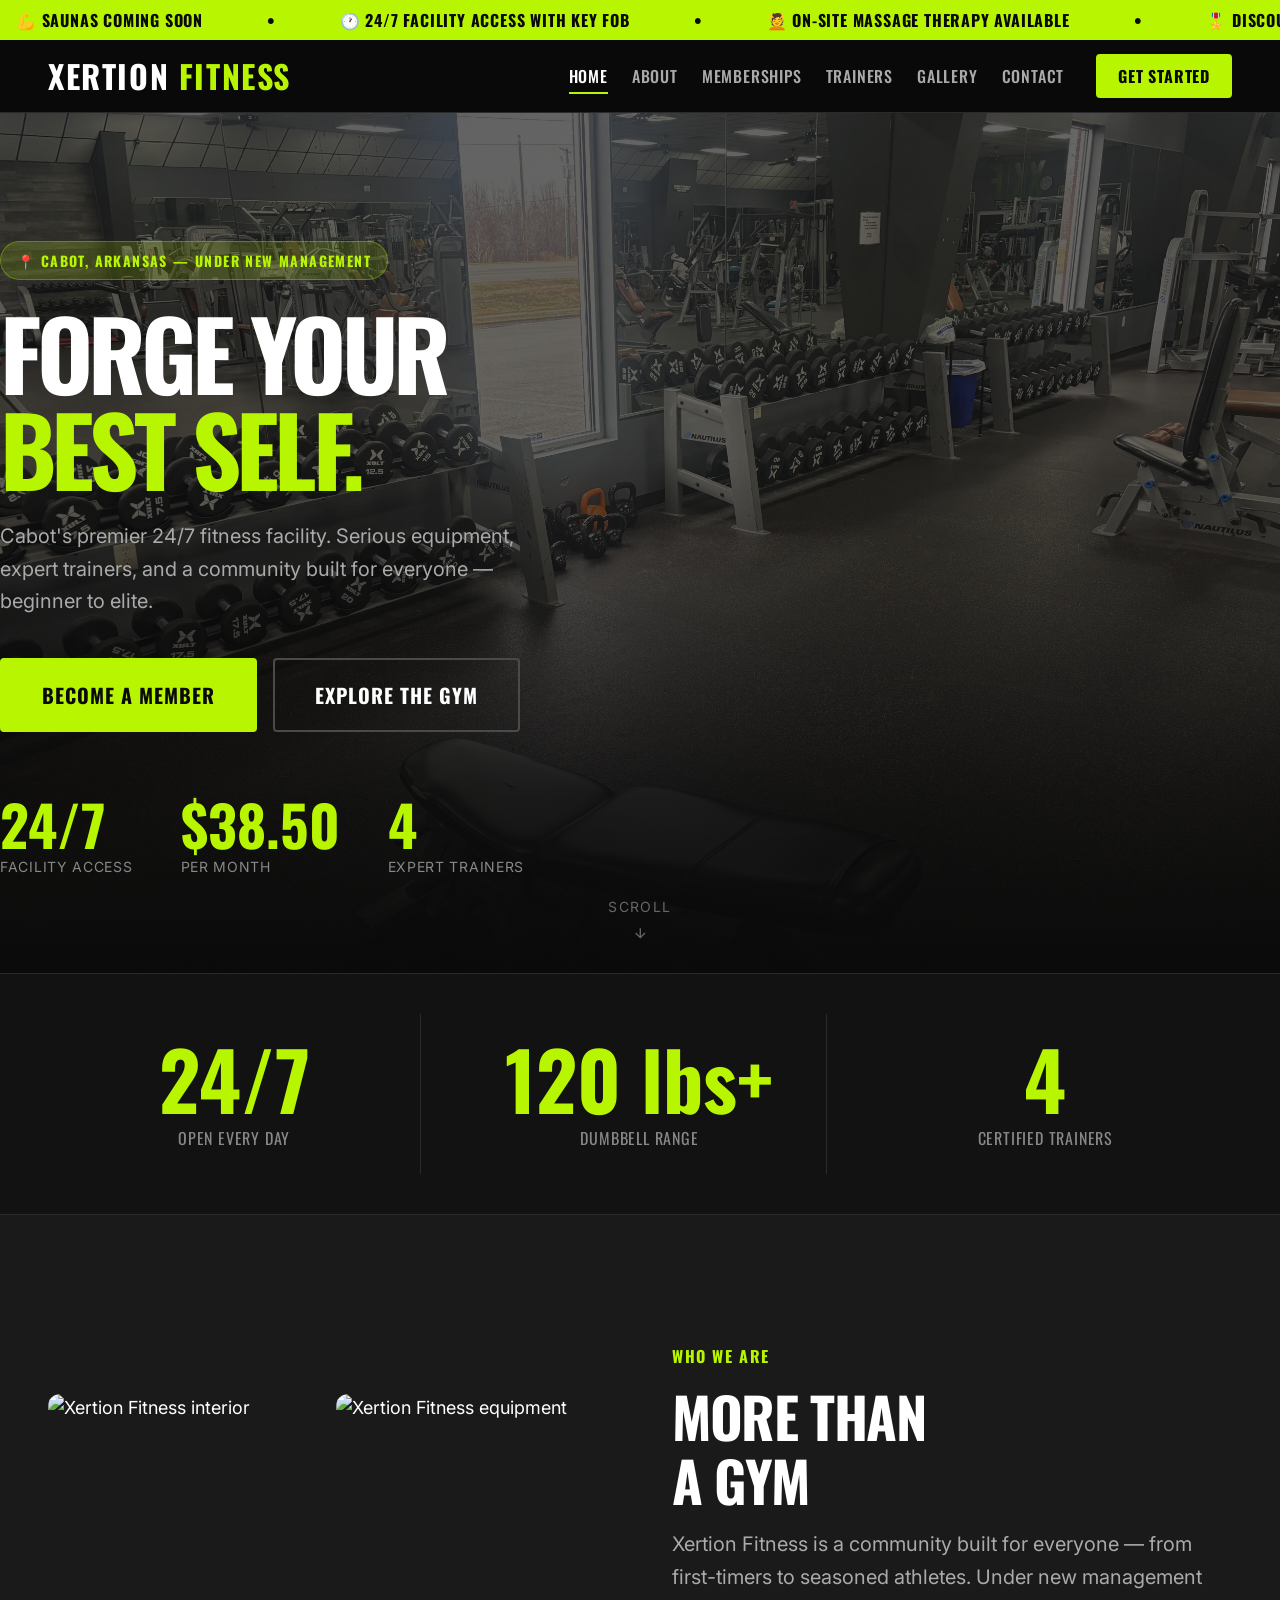
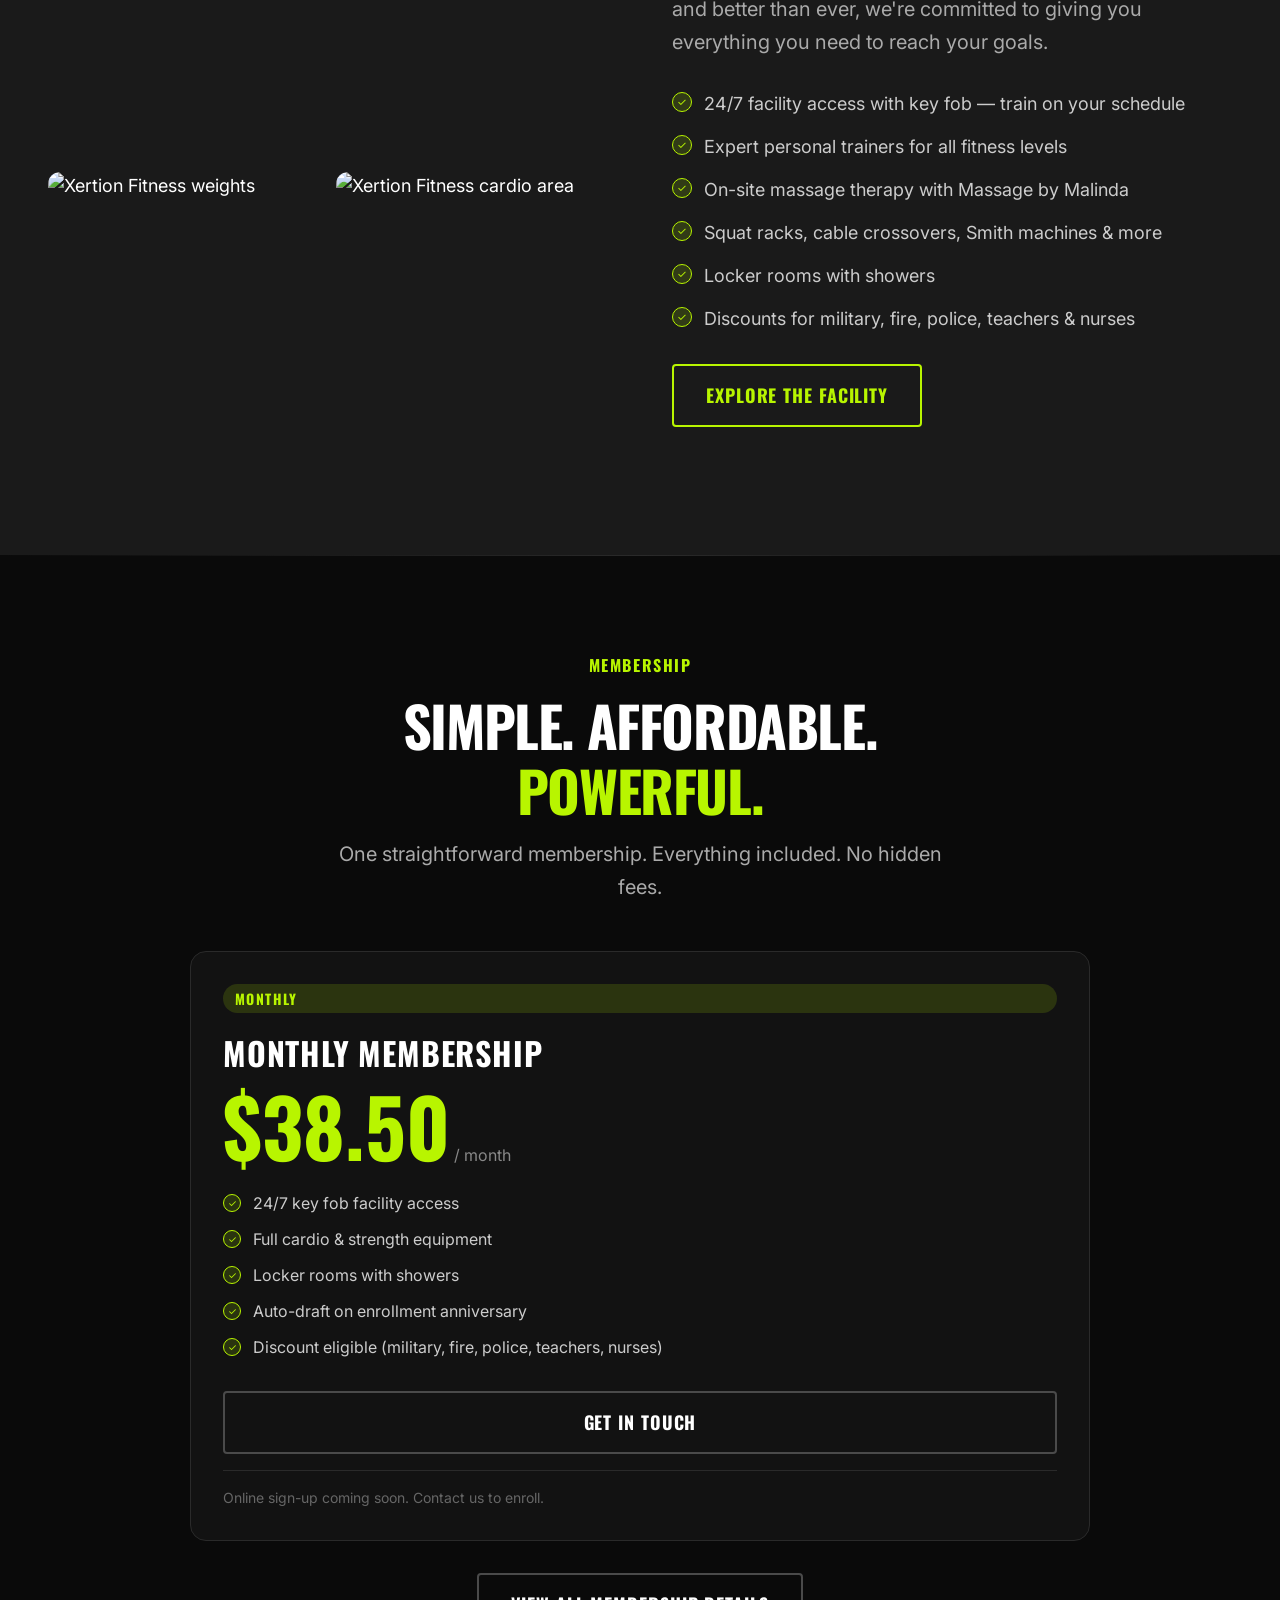
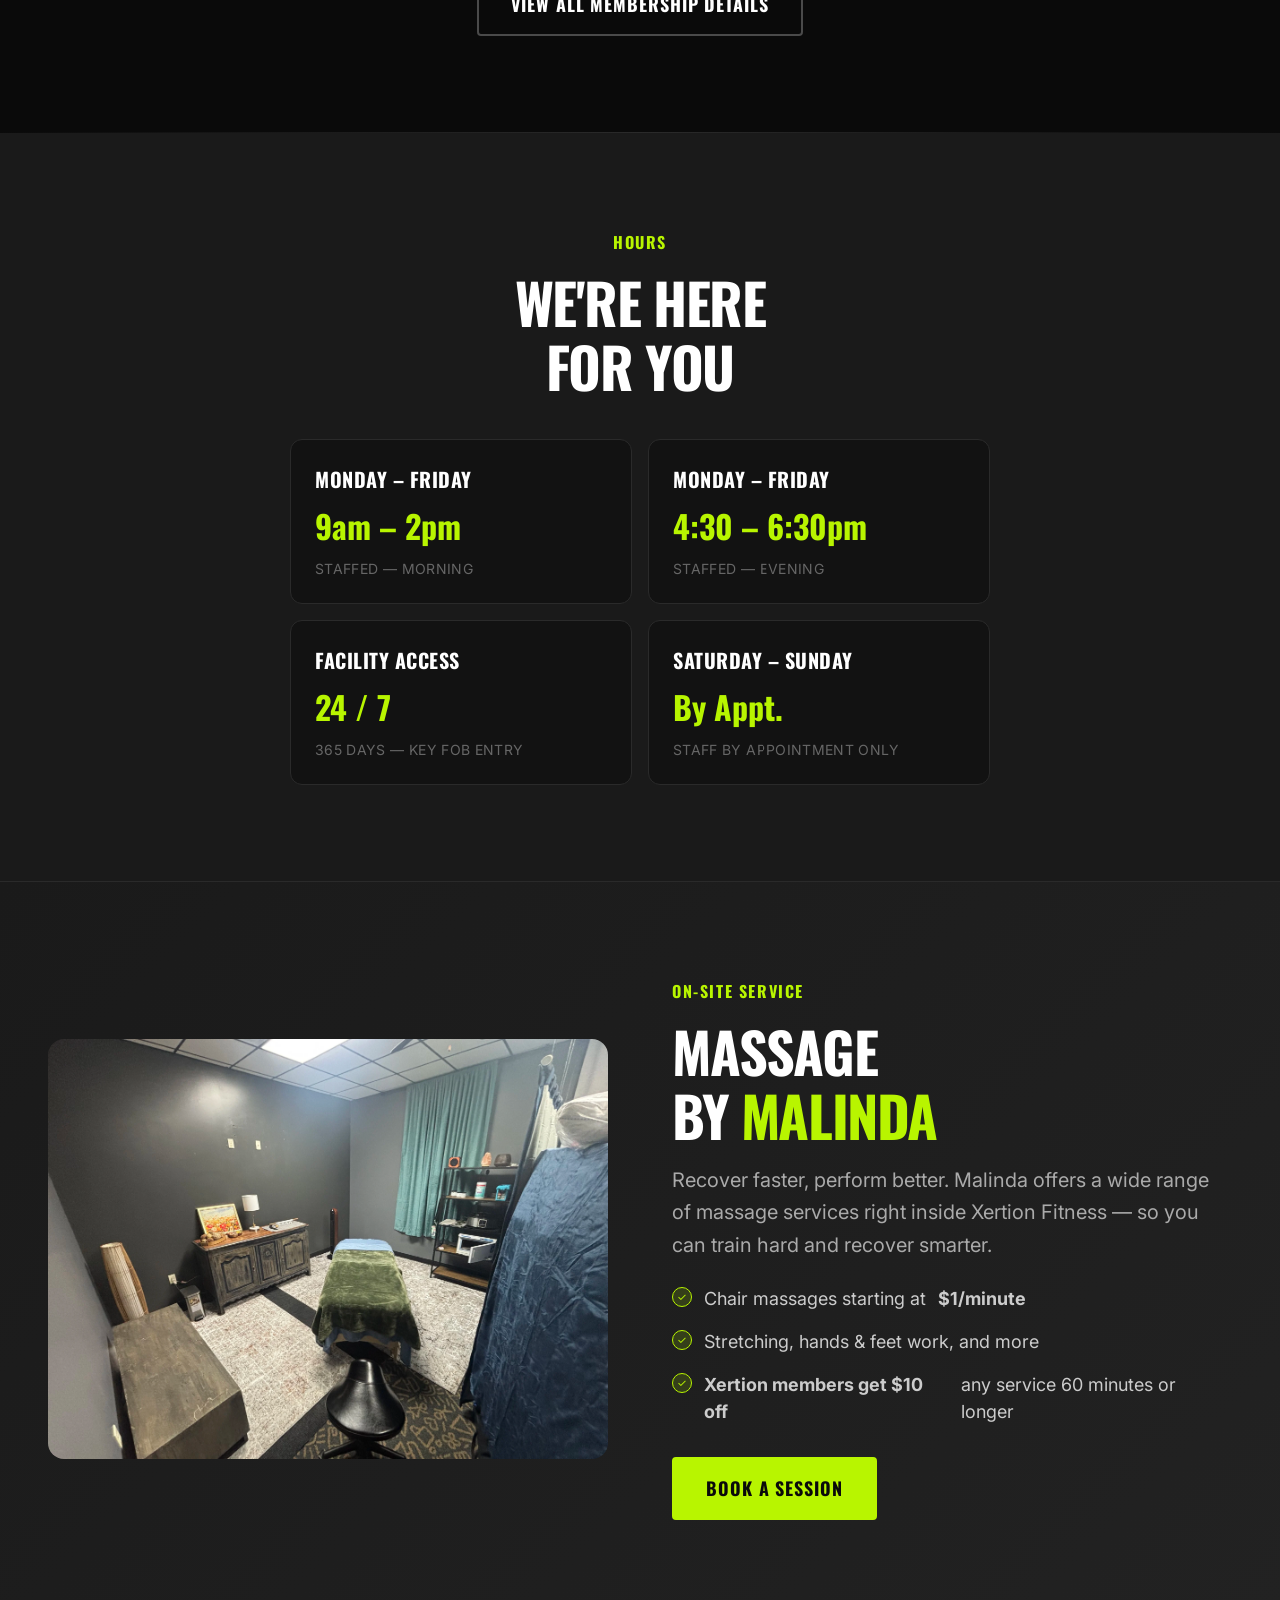
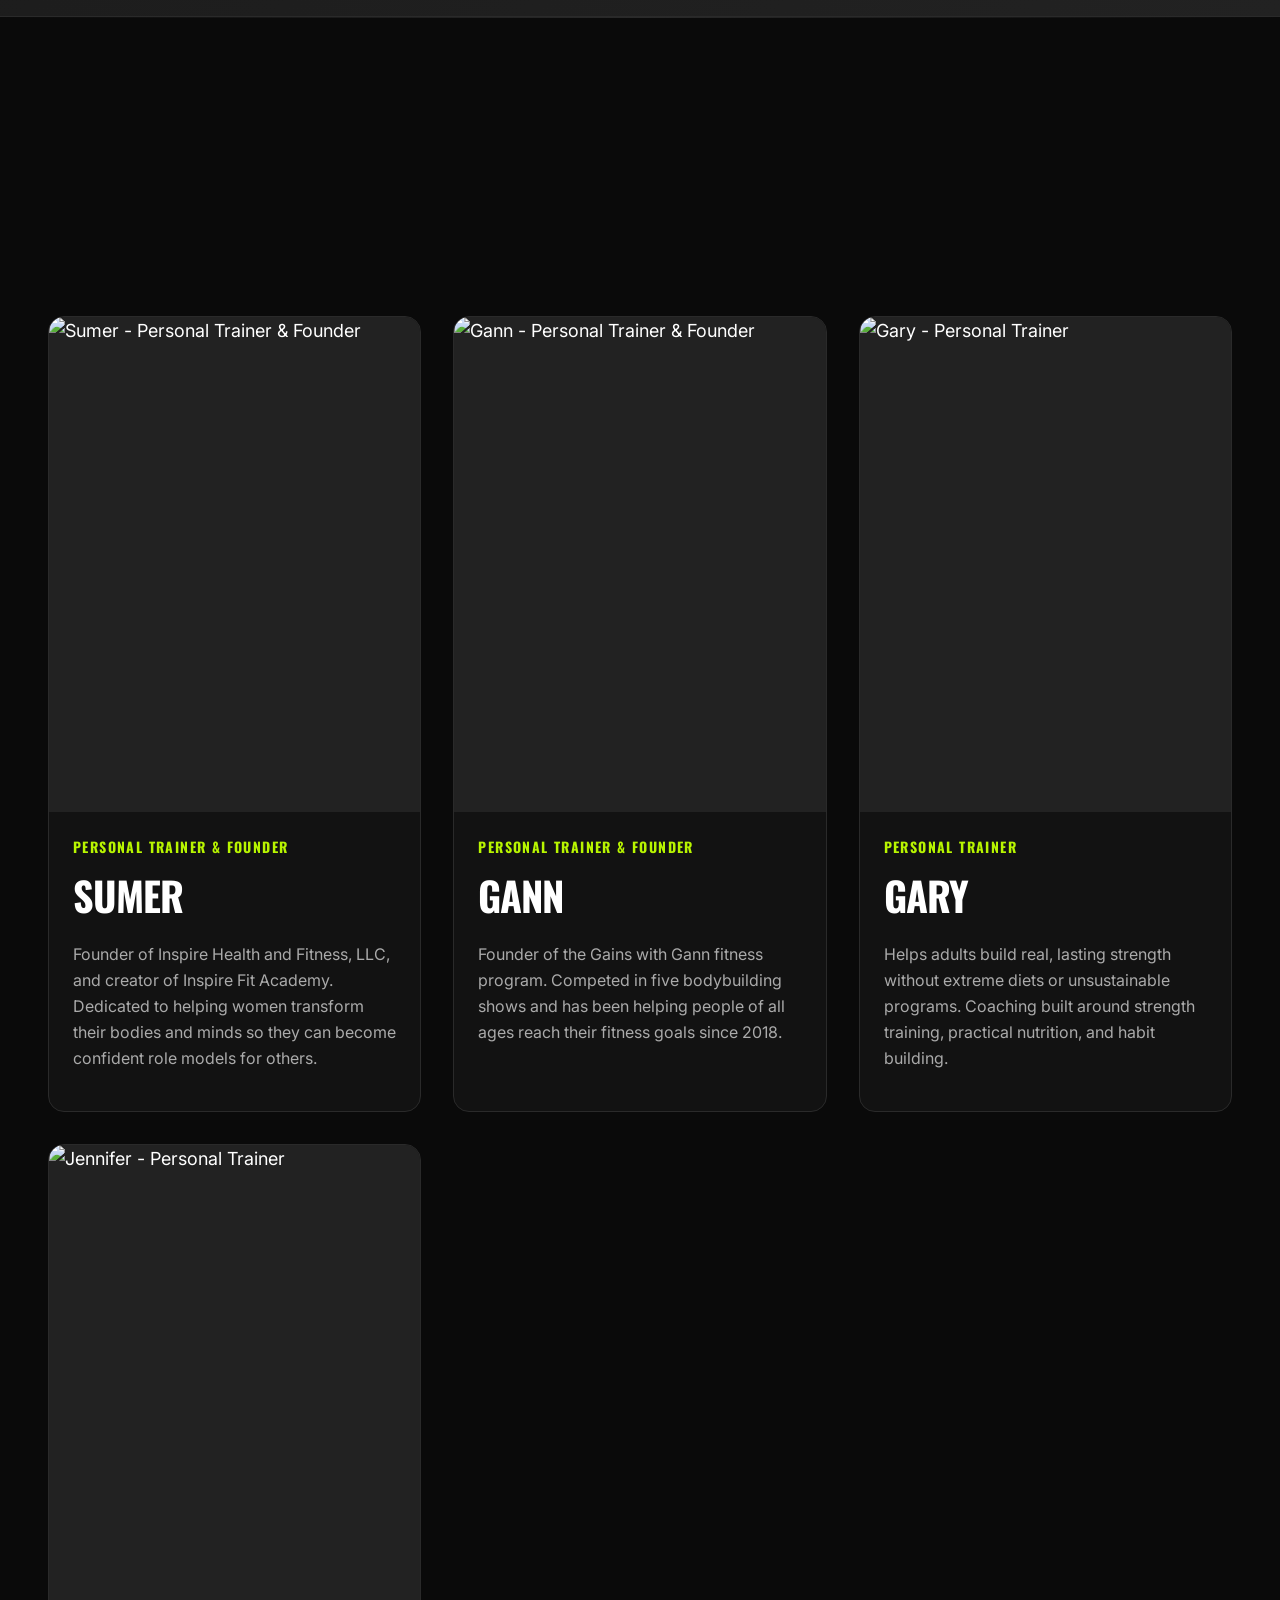
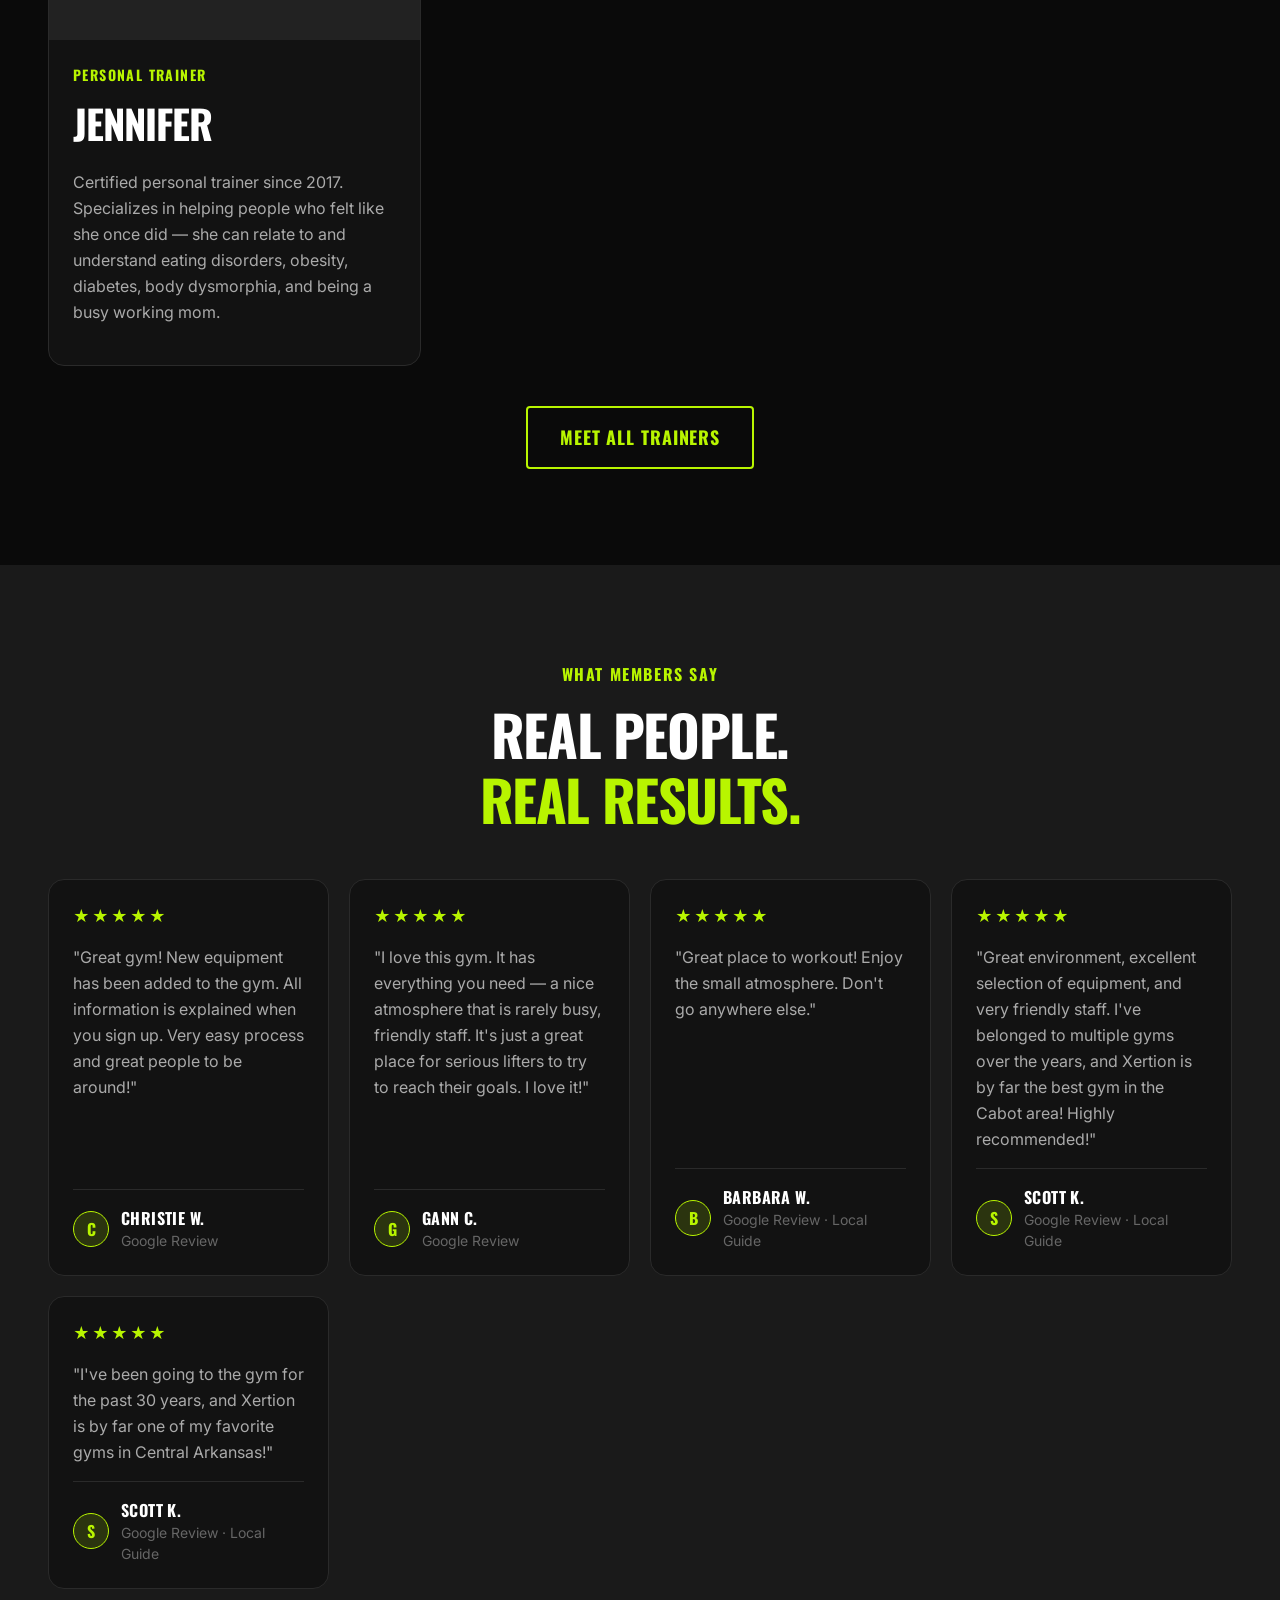
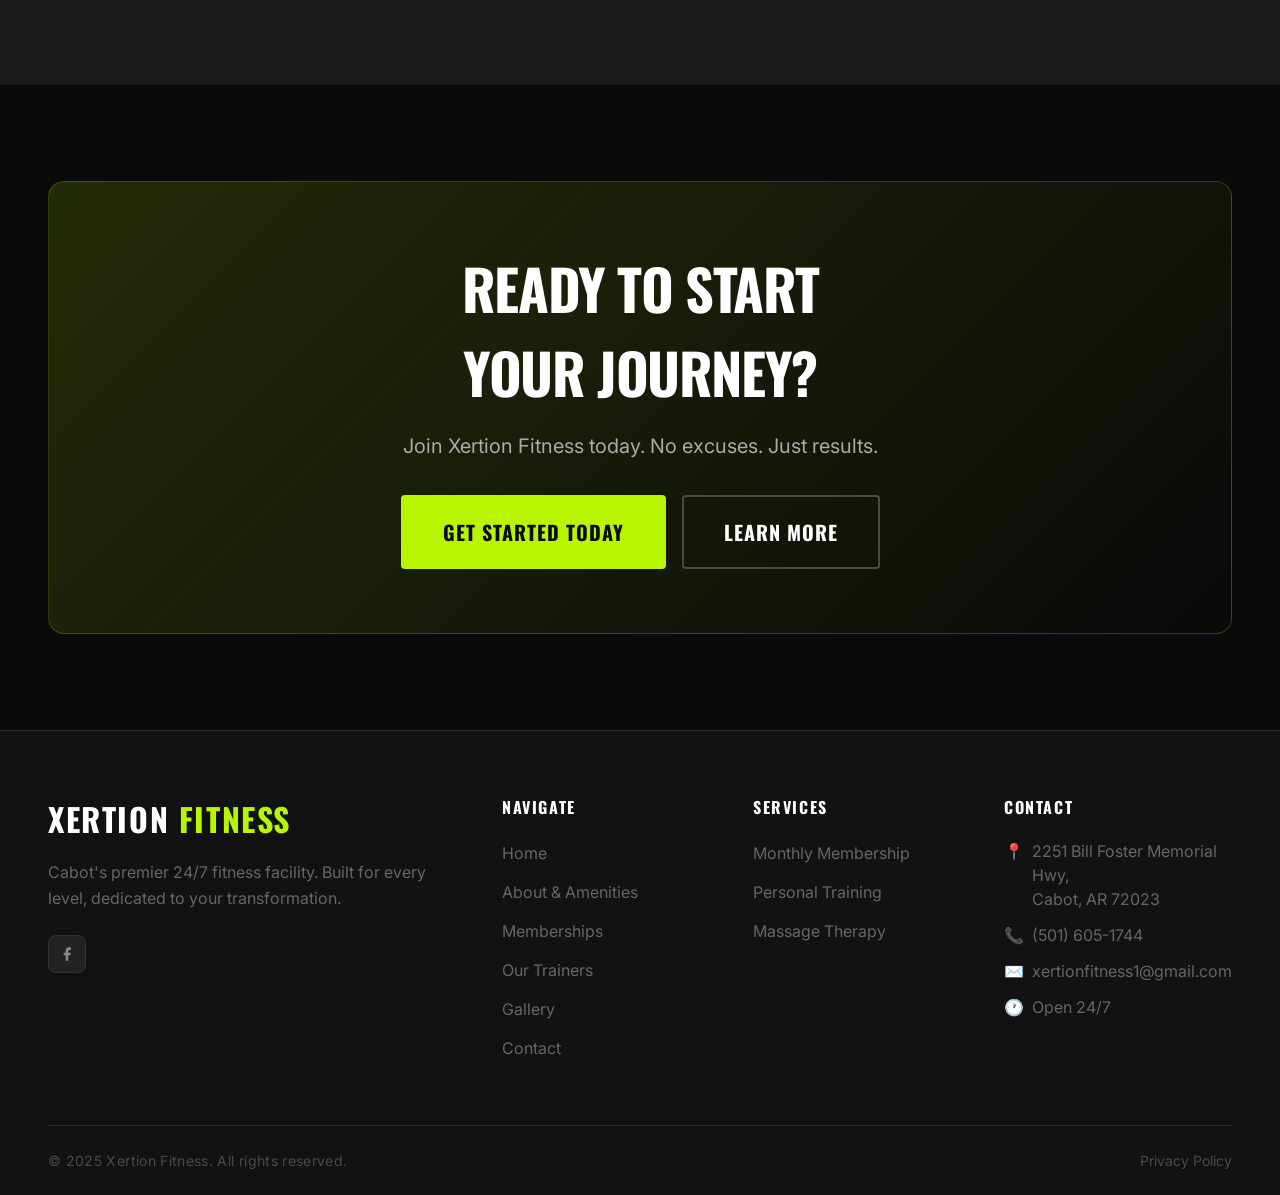
==== index.html @ c19b7c06 "link Facebook, remove Instagram and X icons" ====
<!DOCTYPE html>
<html lang="en">
<head>
  <meta charset="UTF-8" />
  <meta name="viewport" content="width=device-width, initial-scale=1.0" />
  <title>Xertion Fitness — Cabot's 24/7 Gym</title>
  <meta name="description" content="Xertion Fitness in Cabot, AR — 24/7 access, personal training, on-site massage therapy. $38.50/month. No excuses. Just results." />
  <link rel="stylesheet" href="style.css" />
</head>
<body>

  <!-- Announcement Bar -->
  <div class="announcement-bar">
    <div class="announcement-bar__track">
      <span>💪 Saunas Coming Soon</span>
      <span>•</span>
      <span>🕐 24/7 Facility Access with Key Fob</span>
      <span>•</span>
      <span>💆 On-Site Massage Therapy Available</span>
      <span>•</span>
      <span>🎖️ Discounts for Military, Fire, Police, Teachers & Nurses</span>
      <span>•</span>
      <span>💪 Saunas Coming Soon</span>
      <span>•</span>
      <span>🕐 24/7 Facility Access with Key Fob</span>
      <span>•</span>
      <span>💆 On-Site Massage Therapy Available</span>
      <span>•</span>
      <span>🎖️ Discounts for Military, Fire, Police, Teachers & Nurses</span>
    </div>
  </div>

  <!-- Header -->
  <header class="header">
    <div class="header__inner">
      <a href="index.html" class="header__logo">XERTION <span>FITNESS</span></a>
      <nav class="header__nav">
        <ul class="nav__links">
          <li><a href="index.html" class="nav__link">Home</a></li>
          <li><a href="about.html" class="nav__link">About</a></li>
          <li><a href="memberships.html" class="nav__link">Memberships</a></li>
          <li><a href="team.html" class="nav__link">Trainers</a></li>
          <li><a href="gallery.html" class="nav__link">Gallery</a></li>
          <li><a href="contact.html" class="nav__link">Contact</a></li>
        </ul>
        <a href="contact.html" class="btn btn-primary btn-sm">Get Started</a>
      </nav>
      <button class="header__burger" aria-label="Toggle menu">
        <span></span><span></span><span></span>
      </button>
    </div>
  </header>

  <!-- Mobile Menu -->
  <div class="mobile-menu">
    <a href="index.html" class="header__logo" style="margin-bottom:2rem;">XERTION <span>FITNESS</span></a>
    <ul class="mobile-menu__links">
      <li><a href="index.html" class="mobile-menu__link">Home</a></li>
      <li><a href="about.html" class="mobile-menu__link">About</a></li>
      <li><a href="memberships.html" class="mobile-menu__link">Memberships</a></li>
      <li><a href="team.html" class="mobile-menu__link">Trainers</a></li>
      <li><a href="gallery.html" class="mobile-menu__link">Gallery</a></li>
      <li><a href="contact.html" class="mobile-menu__link">Contact</a></li>
    </ul>
    <div class="mobile-menu__cta">
      <a href="contact.html" class="btn btn-primary btn-lg" style="width:100%">Get Started Today</a>
    </div>
  </div>

  <main>

    <!-- Hero -->
    <section class="hero">
      <div class="hero__bg">
        <img
          src="images/gym-floor.jpg.webp"
          alt="Xertion Fitness gym floor"
          class="hero__bg-img"
        />
      </div>
      <div class="hero__overlay"></div>
      <div class="container hero__content">
        <div class="hero__badge">📍 Cabot, Arkansas — Under New Management</div>
        <h1 class="hero__title">
          Forge Your<br>
          <span class="accent-line">Best Self.</span>
        </h1>
        <p class="hero__subtitle">
          Cabot's premier 24/7 fitness facility. Serious equipment, expert trainers,
          and a community built for everyone — beginner to elite.
        </p>
        <div class="hero__ctas">
          <a href="memberships.html" class="btn btn-primary btn-lg">Become a Member</a>
          <a href="gallery.html" class="btn btn-outline btn-lg">Explore the Gym</a>
        </div>
        <div class="hero__stats">
          <div class="hero__stat">
            <span class="hero__stat-number" data-counter data-target="24" data-suffix="/7">24/7</span>
            <span class="hero__stat-label">Facility Access</span>
          </div>
          <div class="hero__stat">
            <span class="hero__stat-number">$38.50</span>
            <span class="hero__stat-label">Per Month</span>
          </div>
          <div class="hero__stat">
            <span class="hero__stat-number" data-counter data-target="4">4</span>
            <span class="hero__stat-label">Expert Trainers</span>
          </div>
        </div>
      </div>
      <div class="hero__scroll">
        <span>Scroll</span>
        <svg width="16" height="16" viewBox="0 0 24 24" fill="none" stroke="currentColor" stroke-width="2"><path d="M12 5v14M5 12l7 7 7-7"/></svg>
      </div>
    </section>

    <!-- Stats Bar -->
    <div class="stats-bar">
      <div class="container">
        <div class="stats-bar__grid">
          <div class="stat-item reveal delay-1">
            <span class="stat-item__number" data-counter data-target="24" data-suffix="/7">24/7</span>
            <span class="stat-item__label">Open Every Day</span>
          </div>
          <div class="stat-item reveal delay-2">
            <span class="stat-item__number" data-counter data-target="120" data-suffix=" lbs+">120 lbs+</span>
            <span class="stat-item__label">Dumbbell Range</span>
          </div>
          <div class="stat-item reveal delay-3">
            <span class="stat-item__number" data-counter data-target="4">4</span>
            <span class="stat-item__label">Certified Trainers</span>
          </div>
        </div>
      </div>
    </div>

    <!-- Who We Are -->
    <section class="section section--lg feature-section">
      <div class="container">
        <div class="feature-section__grid">
          <div class="feature-section__images reveal-left">
            <div class="feature-img">
              <img src="https://images.squarespace-cdn.com/content/v1/698f592af66ebf589f0fa18b/0f832869-dede-4123-9a07-3ad7ed1600b6/image0.jpeg" alt="Xertion Fitness interior" loading="lazy" />
            </div>
            <div class="feature-img feature-img--tall">
              <img src="https://images.squarespace-cdn.com/content/v1/698f592af66ebf589f0fa18b/e9ece41c-4ed6-41a6-940b-9c802f1682a3/image1.jpeg" alt="Xertion Fitness equipment" loading="lazy" />
            </div>
            <div class="feature-img">
              <img src="https://images.squarespace-cdn.com/content/v1/698f592af66ebf589f0fa18b/1089c1a9-255d-44a3-bf01-55b504809e83/image2.jpeg" alt="Xertion Fitness weights" loading="lazy" />
            </div>
            <div class="feature-img">
              <img src="https://images.squarespace-cdn.com/content/v1/698f592af66ebf589f0fa18b/8c1437cf-7cdc-4595-a866-6771e72862d5/image3.jpeg" alt="Xertion Fitness cardio area" loading="lazy" />
            </div>
          </div>
          <div class="reveal-right">
            <span class="eyebrow">Who We Are</span>
            <h2 class="section-title">More Than<br>A Gym</h2>
            <p class="section-subtitle">
              Xertion Fitness is a community built for everyone — from first-timers to seasoned athletes.
              Under new management and better than ever, we're committed to giving you everything
              you need to reach your goals.
            </p>
            <div class="feature-section__checks">
              <div class="check-item">
                <span class="check-item__icon">✓</span>
                24/7 facility access with key fob — train on your schedule
              </div>
              <div class="check-item">
                <span class="check-item__icon">✓</span>
                Expert personal trainers for all fitness levels
              </div>
              <div class="check-item">
                <span class="check-item__icon">✓</span>
                On-site massage therapy with Massage by Malinda
              </div>
              <div class="check-item">
                <span class="check-item__icon">✓</span>
                Squat racks, cable crossovers, Smith machines & more
              </div>
              <div class="check-item">
                <span class="check-item__icon">✓</span>
                Locker rooms with showers
              </div>
              <div class="check-item">
                <span class="check-item__icon">✓</span>
                Discounts for military, fire, police, teachers & nurses
              </div>
            </div>
            <a href="about.html" class="btn btn-ghost">Explore the Facility</a>
          </div>
        </div>
      </div>
    </section>

    <div class="divider"></div>

    <!-- Membership Highlight -->
    <section class="section" style="background: var(--color-black);">
      <div class="container">
        <div style="text-align:center; margin-bottom: var(--space-12);">
          <span class="eyebrow reveal">Membership</span>
          <h2 class="section-title reveal" style="margin:0 auto;">Simple. Affordable.<br><span class="accent">Powerful.</span></h2>
          <p class="section-subtitle reveal" style="margin: var(--space-4) auto 0;">
            One straightforward membership. Everything included. No hidden fees.
          </p>
        </div>
        <div class="membership-grid" style="max-width: 900px; margin: 0 auto;">
          <div class="membership-card reveal delay-1">
            <div class="membership-card__tag">Monthly</div>
            <div class="membership-card__name">Monthly Membership</div>
            <div class="membership-card__price">
              <span class="price-amount">$38.50</span>
              <span class="price-period">/ month</span>
            </div>
            <ul class="membership-card__features">
              <li class="membership-card__feature">24/7 key fob facility access</li>
              <li class="membership-card__feature">Full cardio & strength equipment</li>
              <li class="membership-card__feature">Locker rooms with showers</li>
              <li class="membership-card__feature">Auto-draft on enrollment anniversary</li>
              <li class="membership-card__feature">Discount eligible (military, fire, police, teachers, nurses)</li>
            </ul>
            <a href="contact.html" class="btn btn-outline" style="width:100%">Get In Touch</a>
            <p class="membership-card__note">Online sign-up coming soon. Contact us to enroll.</p>
          </div>
        </div>
        <div style="text-align:center; margin-top: var(--space-8);">
          <a href="memberships.html" class="btn btn-outline">View All Membership Details</a>
        </div>
      </div>
    </section>

    <div class="divider"></div>

    <!-- Hours -->
    <section class="section" style="background: var(--color-black-lighter);">
      <div class="container">
        <div style="text-align:center; margin-bottom: var(--space-10);">
          <span class="eyebrow reveal">Hours</span>
          <h2 class="section-title reveal" style="margin:0 auto;">We're Here<br>For You</h2>
        </div>
        <div style="display:grid;grid-template-columns:1fr 1fr;gap:var(--space-4);max-width:700px;margin:0 auto;">
          <div class="hours-card reveal delay-1">
            <div class="hours-card__days">Monday – Friday</div>
            <div class="hours-card__time">9am – 2pm</div>
            <div class="hours-card__note">Staffed — morning</div>
          </div>
          <div class="hours-card reveal delay-2">
            <div class="hours-card__days">Monday – Friday</div>
            <div class="hours-card__time">4:30 – 6:30pm</div>
            <div class="hours-card__note">Staffed — evening</div>
          </div>
          <div class="hours-card reveal delay-3">
            <div class="hours-card__days">Facility Access</div>
            <div class="hours-card__time" style="color:var(--color-accent);">24 / 7</div>
            <div class="hours-card__note">365 days — key fob entry</div>
          </div>
          <div class="hours-card reveal delay-4">
            <div class="hours-card__days">Saturday – Sunday</div>
            <div class="hours-card__time">By Appt.</div>
            <div class="hours-card__note">Staff by appointment only</div>
          </div>
        </div>
      </div>
    </section>

    <!-- Massage Therapy Callout -->
    <section class="section callout-section">
      <div class="container">
        <div class="callout-section__inner">
          <div class="reveal-left">
            <div class="callout-section__image">
              <img
                src="images/massage-room.jpg.webp"
                alt="Massage by Malinda — massage room at Xertion Fitness"
                loading="lazy"
              />
            </div>
          </div>
          <div class="reveal-right">
            <span class="eyebrow">On-Site Service</span>
            <h2 class="section-title">Massage<br>By <span class="accent">Malinda</span></h2>
            <p class="section-subtitle">
              Recover faster, perform better. Malinda offers a wide range of massage services
              right inside Xertion Fitness — so you can train hard and recover smarter.
            </p>
            <div class="feature-section__checks" style="margin-top: var(--space-6);">
              <div class="check-item">
                <span class="check-item__icon">✓</span>
                Chair massages starting at <strong>$1/minute</strong>
              </div>
              <div class="check-item">
                <span class="check-item__icon">✓</span>
                Stretching, hands & feet work, and more
              </div>
              <div class="check-item">
                <span class="check-item__icon">✓</span>
                <strong>Xertion members get $10 off</strong> any service 60 minutes or longer
              </div>
            </div>
            <div style="margin-top: var(--space-8);">
              <a href="https://malindagills.glossgenius.com/" target="_blank" rel="noopener" class="btn btn-primary">Book a Session</a>
            </div>
          </div>
        </div>
      </div>
    </section>

    <div class="divider"></div>

    <!-- Meet the Trainers Teaser -->
    <section class="section" style="background: var(--color-black);">
      <div class="container">
        <div style="text-align:center; margin-bottom: var(--space-12);">
          <span class="eyebrow reveal">The Team</span>
          <h2 class="section-title reveal" style="margin:0 auto;">Your <span class="accent">Coaches</span></h2>
          <p class="section-subtitle reveal" style="margin: var(--space-4) auto 0;">
            World-class certified trainers committed to your transformation.
          </p>
        </div>
        <div class="team-grid" style="max-width:1200px; margin:0 auto;">
          <div class="trainer-card reveal delay-1">
            <div class="trainer-card__image">
              <img src="https://images.squarespace-cdn.com/content/v1/698f592af66ebf589f0fa18b/644334cc-9795-4ae7-a8db-1d8e6beffbdf/8192505352103915692.JPG" alt="Sumer - Personal Trainer & Founder" loading="lazy" style="object-position: 70% top;" />
            </div>
            <div class="trainer-card__body">
              <div class="trainer-card__role">Personal Trainer & Founder</div>
              <div class="trainer-card__name">Sumer</div>
              <p class="trainer-card__bio">Founder of Inspire Health and Fitness, LLC, and creator of Inspire Fit Academy. Dedicated to helping women transform their bodies and minds so they can become confident role models for others.</p>
            </div>
          </div>
          <div class="trainer-card reveal delay-2">
            <div class="trainer-card__image">
              <img src="https://images.squarespace-cdn.com/content/v1/698f592af66ebf589f0fa18b/96502134-b8df-4cb7-a030-3938fb8708c3/DSC09279.jpeg" alt="Gann - Personal Trainer & Founder" loading="lazy" />
            </div>
            <div class="trainer-card__body">
              <div class="trainer-card__role">Personal Trainer & Founder</div>
              <div class="trainer-card__name">Gann</div>
              <p class="trainer-card__bio">Founder of the Gains with Gann fitness program. Competed in five bodybuilding shows and has been helping people of all ages reach their fitness goals since 2018.</p>
            </div>
          </div>
          <div class="trainer-card reveal delay-3">
            <div class="trainer-card__image">
              <img src="https://images.squarespace-cdn.com/content/v1/698f592af66ebf589f0fa18b/628d2179-7f0f-4512-a2c0-ef8c3dff89df/DSC09313.jpeg" alt="Gary - Personal Trainer" loading="lazy" />
            </div>
            <div class="trainer-card__body">
              <div class="trainer-card__role">Personal Trainer</div>
              <div class="trainer-card__name">Gary</div>
              <p class="trainer-card__bio">Helps adults build real, lasting strength without extreme diets or unsustainable programs. Coaching built around strength training, practical nutrition, and habit building.</p>
            </div>
          </div>
          <div class="trainer-card reveal delay-4">
            <div class="trainer-card__image">
              <img src="https://images.squarespace-cdn.com/content/v1/698f592af66ebf589f0fa18b/ab7f587a-c0bb-4463-b838-fc0d7b7a4a53/IMG_9156.jpeg" alt="Jennifer - Personal Trainer" loading="lazy" />
            </div>
            <div class="trainer-card__body">
              <div class="trainer-card__role">Personal Trainer</div>
              <div class="trainer-card__name">Jennifer</div>
              <p class="trainer-card__bio">Certified personal trainer since 2017. Specializes in helping people who felt like she once did — she can relate to and understand eating disorders, obesity, diabetes, body dysmorphia, and being a busy working mom.</p>
            </div>
          </div>
        </div>
        <div style="text-align:center; margin-top: var(--space-10);">
          <a href="team.html" class="btn btn-ghost">Meet All Trainers</a>
        </div>
      </div>
    </section>

    <!-- Testimonials -->
    <section class="section" style="background:var(--color-black-lighter);">
      <div class="container">
        <div style="text-align:center;margin-bottom:var(--space-12);">
          <span class="eyebrow reveal">What Members Say</span>
          <h2 class="section-title reveal" style="margin:0 auto;">Real People.<br><span class="accent">Real Results.</span></h2>
        </div>
        <div style="display:grid;grid-template-columns:repeat(auto-fill,minmax(280px,1fr));gap:var(--space-5);">

          <div class="reveal delay-1" style="background:var(--color-black-light);border:1px solid var(--color-gray-800);border-radius:var(--radius-xl);padding:var(--space-6);display:flex;flex-direction:column;gap:var(--space-4);transition:border-color var(--transition-base);" onmouseenter="this.style.borderColor='var(--color-accent-dark)'" onmouseleave="this.style.borderColor='var(--color-gray-800)'">
            <div style="color:var(--color-accent);font-size:1rem;letter-spacing:2px;">★★★★★</div>
            <p style="font-size:var(--text-sm);color:var(--color-gray-300);line-height:var(--leading-relaxed);flex:1;">"Great gym! New equipment has been added to the gym. All information is explained when you sign up. Very easy process and great people to be around!"</p>
            <div style="display:flex;align-items:center;gap:var(--space-3);padding-top:var(--space-4);border-top:1px solid var(--color-gray-800);">
              <div style="width:36px;height:36px;border-radius:50%;background:var(--color-accent-muted);border:1px solid var(--color-accent);display:flex;align-items:center;justify-content:center;font-family:var(--font-heading);font-weight:700;color:var(--color-accent);font-size:var(--text-sm);flex-shrink:0;">C</div>
              <div>
                <div style="font-family:var(--font-heading);font-size:var(--text-sm);font-weight:700;letter-spacing:var(--tracking-wide);text-transform:uppercase;color:var(--color-white);">Christie W.</div>
                <div style="font-size:var(--text-xs);color:var(--color-gray-500);">Google Review</div>
              </div>
            </div>
          </div>

          <div class="reveal delay-2" style="background:var(--color-black-light);border:1px solid var(--color-gray-800);border-radius:var(--radius-xl);padding:var(--space-6);display:flex;flex-direction:column;gap:var(--space-4);transition:border-color var(--transition-base);" onmouseenter="this.style.borderColor='var(--color-accent-dark)'" onmouseleave="this.style.borderColor='var(--color-gray-800)'">
            <div style="color:var(--color-accent);font-size:1rem;letter-spacing:2px;">★★★★★</div>
            <p style="font-size:var(--text-sm);color:var(--color-gray-300);line-height:var(--leading-relaxed);flex:1;">"I love this gym. It has everything you need — a nice atmosphere that is rarely busy, friendly staff. It's just a great place for serious lifters to try to reach their goals. I love it!"</p>
            <div style="display:flex;align-items:center;gap:var(--space-3);padding-top:var(--space-4);border-top:1px solid var(--color-gray-800);">
              <div style="width:36px;height:36px;border-radius:50%;background:var(--color-accent-muted);border:1px solid var(--color-accent);display:flex;align-items:center;justify-content:center;font-family:var(--font-heading);font-weight:700;color:var(--color-accent);font-size:var(--text-sm);flex-shrink:0;">G</div>
              <div>
                <div style="font-family:var(--font-heading);font-size:var(--text-sm);font-weight:700;letter-spacing:var(--tracking-wide);text-transform:uppercase;color:var(--color-white);">Gann C.</div>
                <div style="font-size:var(--text-xs);color:var(--color-gray-500);">Google Review</div>
              </div>
            </div>
          </div>

          <div class="reveal delay-3" style="background:var(--color-black-light);border:1px solid var(--color-gray-800);border-radius:var(--radius-xl);padding:var(--space-6);display:flex;flex-direction:column;gap:var(--space-4);transition:border-color var(--transition-base);" onmouseenter="this.style.borderColor='var(--color-accent-dark)'" onmouseleave="this.style.borderColor='var(--color-gray-800)'">
            <div style="color:var(--color-accent);font-size:1rem;letter-spacing:2px;">★★★★★</div>
            <p style="font-size:var(--text-sm);color:var(--color-gray-300);line-height:var(--leading-relaxed);flex:1;">"Great place to workout! Enjoy the small atmosphere. Don't go anywhere else."</p>
            <div style="display:flex;align-items:center;gap:var(--space-3);padding-top:var(--space-4);border-top:1px solid var(--color-gray-800);">
              <div style="width:36px;height:36px;border-radius:50%;background:var(--color-accent-muted);border:1px solid var(--color-accent);display:flex;align-items:center;justify-content:center;font-family:var(--font-heading);font-weight:700;color:var(--color-accent);font-size:var(--text-sm);flex-shrink:0;">B</div>
              <div>
                <div style="font-family:var(--font-heading);font-size:var(--text-sm);font-weight:700;letter-spacing:var(--tracking-wide);text-transform:uppercase;color:var(--color-white);">Barbara W.</div>
                <div style="font-size:var(--text-xs);color:var(--color-gray-500);">Google Review · Local Guide</div>
              </div>
            </div>
          </div>

          <div class="reveal delay-4" style="background:var(--color-black-light);border:1px solid var(--color-gray-800);border-radius:var(--radius-xl);padding:var(--space-6);display:flex;flex-direction:column;gap:var(--space-4);transition:border-color var(--transition-base);" onmouseenter="this.style.borderColor='var(--color-accent-dark)'" onmouseleave="this.style.borderColor='var(--color-gray-800)'">
            <div style="color:var(--color-accent);font-size:1rem;letter-spacing:2px;">★★★★★</div>
            <p style="font-size:var(--text-sm);color:var(--color-gray-300);line-height:var(--leading-relaxed);flex:1;">"Great environment, excellent selection of equipment, and very friendly staff. I've belonged to multiple gyms over the years, and Xertion is by far the best gym in the Cabot area! Highly recommended!"</p>
            <div style="display:flex;align-items:center;gap:var(--space-3);padding-top:var(--space-4);border-top:1px solid var(--color-gray-800);">
              <div style="width:36px;height:36px;border-radius:50%;background:var(--color-accent-muted);border:1px solid var(--color-accent);display:flex;align-items:center;justify-content:center;font-family:var(--font-heading);font-weight:700;color:var(--color-accent);font-size:var(--text-sm);flex-shrink:0;">S</div>
              <div>
                <div style="font-family:var(--font-heading);font-size:var(--text-sm);font-weight:700;letter-spacing:var(--tracking-wide);text-transform:uppercase;color:var(--color-white);">Scott K.</div>
                <div style="font-size:var(--text-xs);color:var(--color-gray-500);">Google Review · Local Guide</div>
              </div>
            </div>
          </div>

          <div class="reveal delay-5" style="background:var(--color-black-light);border:1px solid var(--color-gray-800);border-radius:var(--radius-xl);padding:var(--space-6);display:flex;flex-direction:column;gap:var(--space-4);transition:border-color var(--transition-base);" onmouseenter="this.style.borderColor='var(--color-accent-dark)'" onmouseleave="this.style.borderColor='var(--color-gray-800)'">
            <div style="color:var(--color-accent);font-size:1rem;letter-spacing:2px;">★★★★★</div>
            <p style="font-size:var(--text-sm);color:var(--color-gray-300);line-height:var(--leading-relaxed);flex:1;">"I've been going to the gym for the past 30 years, and Xertion is by far one of my favorite gyms in Central Arkansas!"</p>
            <div style="display:flex;align-items:center;gap:var(--space-3);padding-top:var(--space-4);border-top:1px solid var(--color-gray-800);">
              <div style="width:36px;height:36px;border-radius:50%;background:var(--color-accent-muted);border:1px solid var(--color-accent);display:flex;align-items:center;justify-content:center;font-family:var(--font-heading);font-weight:700;color:var(--color-accent);font-size:var(--text-sm);flex-shrink:0;">S</div>
              <div>
                <div style="font-family:var(--font-heading);font-size:var(--text-sm);font-weight:700;letter-spacing:var(--tracking-wide);text-transform:uppercase;color:var(--color-white);">Scott K.</div>
                <div style="font-size:var(--text-xs);color:var(--color-gray-500);">Google Review · Local Guide</div>
              </div>
            </div>
          </div>

        </div>
      </div>
    </section>

    <!-- CTA Banner -->
    <section class="section">
      <div class="container">
        <div class="cta-banner reveal">
          <h2 class="cta-banner__title">Ready to Start<br>Your Journey?</h2>
          <p class="cta-banner__text">
            Join Xertion Fitness today. No excuses. Just results.
          </p>
          <div style="display:flex; gap: var(--space-4); justify-content:center; flex-wrap:wrap;">
            <a href="contact.html" class="btn btn-primary btn-lg">Get Started Today</a>
            <a href="about.html" class="btn btn-outline btn-lg">Learn More</a>
          </div>
        </div>
      </div>
    </section>

  </main>

  <!-- Footer -->
  <footer class="footer">
    <div class="container">
      <div class="footer__main">
        <div>
          <div class="footer__brand-logo">XERTION <span>FITNESS</span></div>
          <p class="footer__tagline">
            Cabot's premier 24/7 fitness facility. Built for every level,
            dedicated to your transformation.
          </p>
          <div class="footer__social">
            <a href="https://www.facebook.com/XERTIONFITNESS" target="_blank" rel="noopener" class="footer__social-link" aria-label="Facebook">
              <svg width="16" height="16" viewBox="0 0 24 24" fill="currentColor"><path d="M18 2h-3a5 5 0 0 0-5 5v3H7v4h3v8h4v-8h3l1-4h-4V7a1 1 0 0 1 1-1h3z"/></svg>
            </a>
          </div>
        </div>
        <div>
          <h4 class="footer__col-title">Navigate</h4>
          <ul class="footer__links">
            <li><a href="index.html" class="footer__link">Home</a></li>
            <li><a href="about.html" class="footer__link">About & Amenities</a></li>
            <li><a href="memberships.html" class="footer__link">Memberships</a></li>
            <li><a href="team.html" class="footer__link">Our Trainers</a></li>
            <li><a href="gallery.html" class="footer__link">Gallery</a></li>
            <li><a href="contact.html" class="footer__link">Contact</a></li>
          </ul>
        </div>
        <div>
          <h4 class="footer__col-title">Services</h4>
          <ul class="footer__links">
            <li><a href="memberships.html" class="footer__link">Monthly Membership</a></li>
            <li><a href="team.html" class="footer__link">Personal Training</a></li>
            <li><a href="contact.html" class="footer__link">Massage Therapy</a></li>
          </ul>
        </div>
        <div>
          <h4 class="footer__col-title">Contact</h4>
          <div class="footer__contact-item">
            <span>📍</span>
            <span>2251 Bill Foster Memorial Hwy,<br>Cabot, AR 72023</span>
          </div>
          <div class="footer__contact-item">
            <span>📞</span>
            <a href="tel:5016051744">(501) 605-1744</a>
          </div>
          <div class="footer__contact-item">
            <span>✉️</span>
            <a href="mailto:xertionfitness1@gmail.com">xertionfitness1@gmail.com</a>
          </div>
          <div class="footer__contact-item">
            <span>🕐</span>
            <span>Open 24/7</span>
          </div>
        </div>
      </div>
      <div class="footer__bottom">
        <span class="footer__copyright">© 2025 Xertion Fitness. All rights reserved.</span>
        <div class="footer__legal">
          <a href="privacy.html" class="footer__legal-link">Privacy Policy</a>
        </div>
      </div>
    </div>
  </footer>

  <!-- Mobile CTA Bar -->
  <div class="mobile-cta-bar">
    <div class="mobile-cta-bar__inner">
      <a href="tel:5016051744" class="btn btn-outline btn-sm">📞 Call Us</a>
      <a href="contact.html" class="btn btn-primary btn-sm">Get Started</a>
    </div>
  </div>

  <script src="main.js"></script>
</body>
</html>
---- style.css ----
/* ============================================================
   XERTION FITNESS — Design System
   Clone of Roman Empire Gym layout structure
   Colors: Dark charcoal + Neon Green accent (#b8f500)
   ============================================================ */

@import url('https://fonts.googleapis.com/css2?family=Oswald:wght@400;500;600;700&family=Inter:wght@300;400;500;600;700&display=swap');

/* ─── CSS Custom Properties ─────────────────────────────── */
:root {
  -webkit-font-smoothing: antialiased;

  /* Backgrounds */
  --color-black:        #0a0a0a;
  --color-black-light:  #121212;
  --color-black-lighter:#1a1a1a;
  --color-gray-900:     #222222;
  --color-gray-800:     #2a2a2a;
  --color-gray-700:     #333333;
  --color-gray-600:     #4a4a4a;
  --color-gray-500:     #666666;
  --color-gray-400:     #888888;
  --color-gray-300:     #aaaaaa;
  --color-gray-200:     #cccccc;
  --color-gray-100:     #eeeeee;
  --color-white:        #ffffff;

  /* Neon Green Accent (swapped from red) */
  --color-accent:       #b8f500;
  --color-accent-light: #ccff33;
  --color-accent-dark:  #8fbc00;
  --color-accent-muted: rgba(184, 245, 0, 0.15);

  --color-success: #22c55e;
  --color-error:   #ef4444;
  --color-warning: #f59e0b;

  /* Typography */
  --font-heading: "Oswald", sans-serif;
  --font-body:    "Inter", -apple-system, BlinkMacSystemFont, "Segoe UI", Roboto, sans-serif;

  --text-xs:   clamp(.75rem,  .7rem  + .25vw,  .875rem);
  --text-sm:   clamp(.875rem, .8rem  + .375vw, 1rem);
  --text-base: clamp(1rem,    .9rem  + .5vw,   1.125rem);
  --text-lg:   clamp(1.125rem,1rem   + .625vw, 1.25rem);
  --text-xl:   clamp(1.25rem, 1.1rem + .75vw,  1.5rem);
  --text-2xl:  clamp(1.5rem,  1.25rem + 1.25vw,2rem);
  --text-3xl:  clamp(1.875rem,1.5rem + 1.875vw,2.5rem);
  --text-4xl:  clamp(2.25rem, 1.75rem + 2.5vw, 3.5rem);
  --text-5xl:  clamp(3rem,    2rem   + 5vw,    5rem);
  --text-6xl:  clamp(3.75rem, 2.5rem + 6.25vw, 6rem);

  --font-normal:   400;
  --font-medium:   500;
  --font-semibold: 600;
  --font-bold:     700;

  --leading-none:    1;
  --leading-tight:   1.15;
  --leading-snug:    1.3;
  --leading-normal:  1.5;
  --leading-relaxed: 1.625;

  --tracking-tighter: -.05em;
  --tracking-tight:   -.025em;
  --tracking-normal:  0;
  --tracking-wide:    .025em;
  --tracking-wider:   .05em;
  --tracking-widest:  .1em;

  /* Spacing */
  --space-1:  .25rem;
  --space-2:  .5rem;
  --space-3:  .75rem;
  --space-4:  1rem;
  --space-5:  1.25rem;
  --space-6:  1.5rem;
  --space-8:  2rem;
  --space-10: 2.5rem;
  --space-12: 3rem;
  --space-16: 4rem;
  --space-20: 5rem;
  --space-24: 6rem;
  --space-32: 8rem;

  --container-max:     1400px;
  --container-padding: clamp(1rem, 5vw, 3rem);

  /* Radii */
  --radius-sm:   .25rem;
  --radius-md:   .5rem;
  --radius-lg:   .75rem;
  --radius-xl:   1rem;
  --radius-full: 9999px;

  /* Shadows */
  --shadow-sm:    0 1px 2px rgba(0,0,0,.3);
  --shadow-md:    0 4px 6px rgba(0,0,0,.4);
  --shadow-lg:    0 10px 25px rgba(0,0,0,.5);
  --shadow-xl:    0 20px 50px rgba(0,0,0,.6);
  --shadow-green: 0 0 30px rgba(184,245,0,.3);

  /* Transitions */
  --transition-fast: .15s ease;
  --transition-base: .25s ease;
  --transition-slow: .4s ease;

  /* Z-index */
  --z-dropdown:       100;
  --z-sticky:         200;
  --z-fixed:          300;
  --z-modal-backdrop: 400;
  --z-modal:          500;
  --z-tooltip:        600;
}

/* ─── Reset ─────────────────────────────────────────────── */
*, *::before, *::after { box-sizing: border-box; margin: 0; padding: 0; }

html { scroll-behavior: smooth; }

body {
  font-family: var(--font-body);
  font-size: var(--text-base);
  font-weight: var(--font-normal);
  line-height: var(--leading-normal);
  color: var(--color-white);
  background-color: var(--color-black);
  min-height: 100vh;
  display: flex;
  flex-direction: column;
  overflow-x: hidden;
  width: 100%;
}

img { display: block; max-width: 100%; }
a { color: inherit; text-decoration: none; }
ul, ol { list-style: none; }
button { cursor: pointer; border: none; background: none; font-family: inherit; }

/* ─── Utility ────────────────────────────────────────────── */
.container {
  width: 100%;
  max-width: var(--container-max);
  margin: 0 auto;
  padding: 0 var(--container-padding);
}

.section { padding: var(--space-24) 0; }
.section--lg { padding: var(--space-32) 0; }

.accent { color: var(--color-accent); }
.eyebrow {
  display: inline-block;
  font-family: var(--font-heading);
  font-size: var(--text-sm);
  font-weight: var(--font-bold);
  letter-spacing: var(--tracking-widest);
  text-transform: uppercase;
  color: var(--color-accent);
  margin-bottom: var(--space-4);
}

.section-title {
  font-family: var(--font-heading);
  font-size: var(--text-4xl);
  font-weight: var(--font-bold);
  line-height: var(--leading-tight);
  letter-spacing: var(--tracking-tight);
  text-transform: uppercase;
  color: var(--color-white);
  margin-bottom: var(--space-4);
}

.section-subtitle {
  font-size: var(--text-lg);
  color: var(--color-gray-300);
  line-height: var(--leading-relaxed);
  max-width: 640px;
}

/* ─── Buttons ────────────────────────────────────────────── */
.btn {
  display: inline-flex;
  align-items: center;
  justify-content: center;
  gap: var(--space-2);
  padding: var(--space-4) var(--space-8);
  font-family: var(--font-heading);
  font-size: var(--text-base);
  font-weight: var(--font-bold);
  letter-spacing: var(--tracking-wider);
  text-transform: uppercase;
  border-radius: var(--radius-sm);
  transition: all var(--transition-base);
  white-space: nowrap;
}

.btn-primary {
  background: var(--color-accent);
  color: var(--color-black);
  border: 2px solid var(--color-accent);
}
.btn-primary:hover {
  background: var(--color-accent-light);
  border-color: var(--color-accent-light);
  box-shadow: var(--shadow-green);
  transform: translateY(-2px);
}

.btn-outline {
  background: transparent;
  color: var(--color-white);
  border: 2px solid var(--color-gray-600);
}
.btn-outline:hover {
  border-color: var(--color-accent);
  color: var(--color-accent);
  transform: translateY(-2px);
}

.btn-ghost {
  background: transparent;
  color: var(--color-accent);
  border: 2px solid var(--color-accent);
}
.btn-ghost:hover {
  background: var(--color-accent);
  color: var(--color-black);
  box-shadow: var(--shadow-green);
  transform: translateY(-2px);
}

.btn-lg { padding: var(--space-5) var(--space-10); font-size: var(--text-lg); }
.btn-sm { padding: var(--space-2) var(--space-5); font-size: var(--text-sm); }

/* ─── Announcement Bar ───────────────────────────────────── */
.announcement-bar {
  background: var(--color-accent);
  color: var(--color-black);
  padding: var(--space-2) var(--space-4);
  text-align: center;
  font-family: var(--font-heading);
  font-size: var(--text-sm);
  font-weight: var(--font-bold);
  letter-spacing: var(--tracking-wider);
  text-transform: uppercase;
  overflow: hidden;
  position: relative;
}

.announcement-bar__track {
  display: flex;
  gap: var(--space-16);
  animation: marquee 30s linear infinite;
  white-space: nowrap;
}

.announcement-bar__track span { flex-shrink: 0; }

@keyframes marquee {
  from { transform: translateX(0); }
  to   { transform: translateX(-50%); }
}

/* ─── Header / Nav ───────────────────────────────────────── */
.header {
  position: sticky;
  top: 0;
  z-index: var(--z-fixed);
  background: rgba(10,10,10,.95);
  backdrop-filter: blur(12px);
  border-bottom: 1px solid var(--color-gray-800);
  transition: all var(--transition-base);
}

.header.scrolled { border-bottom-color: var(--color-accent-muted); }

.header__inner {
  display: flex;
  align-items: center;
  justify-content: space-between;
  height: 72px;
  padding: 0 var(--container-padding);
  max-width: var(--container-max);
  margin: 0 auto;
}

.header__logo {
  font-family: var(--font-heading);
  font-size: var(--text-2xl);
  font-weight: var(--font-bold);
  letter-spacing: var(--tracking-wider);
  text-transform: uppercase;
  color: var(--color-white);
  line-height: 1;
}
.header__logo span { color: var(--color-accent); }

.header__nav { display: flex; align-items: center; gap: var(--space-8); }

.nav__links {
  display: flex;
  align-items: center;
  gap: var(--space-6);
}

.nav__link {
  font-family: var(--font-heading);
  font-size: var(--text-sm);
  font-weight: var(--font-medium);
  letter-spacing: var(--tracking-wider);
  text-transform: uppercase;
  color: var(--color-gray-300);
  position: relative;
  padding: var(--space-1) 0;
  transition: color var(--transition-fast);
}

.nav__link::after {
  content: '';
  position: absolute;
  bottom: -2px;
  left: 0;
  width: 0;
  height: 2px;
  background: var(--color-accent);
  transition: width var(--transition-base);
}

.nav__link:hover,
.nav__link.active {
  color: var(--color-white);
}
.nav__link:hover::after,
.nav__link.active::after { width: 100%; }

.header__burger {
  display: none;
  flex-direction: column;
  gap: 5px;
  padding: var(--space-2);
  cursor: pointer;
}

.header__burger span {
  display: block;
  width: 24px;
  height: 2px;
  background: var(--color-white);
  transition: all var(--transition-base);
}

.header__burger.open span:nth-child(1) { transform: translateY(7px) rotate(45deg); }
.header__burger.open span:nth-child(2) { opacity: 0; transform: scaleX(0); }
.header__burger.open span:nth-child(3) { transform: translateY(-7px) rotate(-45deg); }

/* ─── Mobile Menu ────────────────────────────────────────── */
.mobile-menu {
  position: fixed;
  inset: 0;
  background: var(--color-black-light);
  z-index: var(--z-modal);
  display: flex;
  flex-direction: column;
  padding: var(--space-24) var(--container-padding);
  transform: translateX(100%);
  transition: transform var(--transition-slow);
}

.mobile-menu.open { transform: translateX(0); }

.mobile-menu__links {
  display: flex;
  flex-direction: column;
  gap: var(--space-6);
  margin-top: var(--space-8);
}

.mobile-menu__link {
  font-family: var(--font-heading);
  font-size: var(--text-4xl);
  font-weight: var(--font-bold);
  letter-spacing: var(--tracking-tight);
  text-transform: uppercase;
  color: var(--color-gray-400);
  transition: color var(--transition-fast);
  border-bottom: 1px solid var(--color-gray-800);
  padding-bottom: var(--space-4);
}
.mobile-menu__link:hover { color: var(--color-accent); }

.mobile-menu__cta { margin-top: var(--space-8); }

/* ─── Hero ───────────────────────────────────────────────── */
.hero {
  position: relative;
  min-height: 90vh;
  display: flex;
  align-items: center;
  overflow: hidden;
}

.hero__bg {
  position: absolute;
  inset: 0;
  background: linear-gradient(
    135deg,
    rgba(10,10,10,.92) 0%,
    rgba(18,18,18,.85) 50%,
    rgba(10,10,10,.95) 100%
  ),
  url('') center/cover no-repeat;
  background-color: var(--color-gray-900);
}

.hero__bg-img {
  position: absolute;
  inset: 0;
  width: 100%;
  height: 100%;
  object-fit: cover;
  opacity: 0.35;
}

.hero__overlay {
  position: absolute;
  inset: 0;
  background: linear-gradient(
    to bottom,
    transparent 40%,
    rgba(10,10,10,.8) 80%,
    var(--color-black) 100%
  );
}

.hero__content {
  position: relative;
  z-index: 1;
  padding: var(--space-32) 0 var(--space-24);
}

.hero__badge {
  display: inline-flex;
  align-items: center;
  gap: var(--space-2);
  background: var(--color-accent-muted);
  border: 1px solid rgba(184,245,0,.3);
  color: var(--color-accent);
  padding: var(--space-2) var(--space-4);
  border-radius: var(--radius-full);
  font-family: var(--font-heading);
  font-size: var(--text-xs);
  font-weight: var(--font-bold);
  letter-spacing: var(--tracking-widest);
  text-transform: uppercase;
  margin-bottom: var(--space-6);
}

.hero__title {
  font-family: var(--font-heading);
  font-size: var(--text-6xl);
  font-weight: var(--font-bold);
  line-height: var(--leading-none);
  letter-spacing: var(--tracking-tighter);
  text-transform: uppercase;
  color: var(--color-white);
  margin-bottom: var(--space-6);
  max-width: 800px;
}

.hero__title .accent-line { color: var(--color-accent); }

.hero__subtitle {
  font-size: var(--text-lg);
  color: var(--color-gray-300);
  max-width: 560px;
  line-height: var(--leading-relaxed);
  margin-bottom: var(--space-10);
}

.hero__ctas {
  display: flex;
  gap: var(--space-4);
  flex-wrap: wrap;
  margin-bottom: var(--space-16);
}

.hero__stats {
  display: flex;
  gap: var(--space-12);
  flex-wrap: wrap;
}

.hero__stat {
  display: flex;
  flex-direction: column;
  gap: var(--space-1);
}

.hero__stat-number {
  font-family: var(--font-heading);
  font-size: var(--text-4xl);
  font-weight: var(--font-bold);
  color: var(--color-accent);
  line-height: 1;
}

.hero__stat-label {
  font-size: var(--text-xs);
  color: var(--color-gray-400);
  letter-spacing: var(--tracking-wider);
  text-transform: uppercase;
}

.hero__scroll {
  position: absolute;
  bottom: var(--space-8);
  left: 50%;
  transform: translateX(-50%);
  display: flex;
  flex-direction: column;
  align-items: center;
  gap: var(--space-2);
  color: var(--color-gray-500);
  font-size: var(--text-xs);
  letter-spacing: var(--tracking-widest);
  text-transform: uppercase;
  animation: bounce 2s ease infinite;
}

@keyframes bounce {
  0%, 100% { transform: translateX(-50%) translateY(0); }
  50% { transform: translateX(-50%) translateY(8px); }
}

/* ─── Stats Bar ──────────────────────────────────────────── */
.stats-bar {
  background: var(--color-black-light);
  border-top: 1px solid var(--color-gray-800);
  border-bottom: 1px solid var(--color-gray-800);
  padding: var(--space-10) 0;
}

.stats-bar__grid {
  display: grid;
  grid-template-columns: repeat(3, 1fr);
  gap: var(--space-8);
}

.stat-item {
  display: flex;
  flex-direction: column;
  align-items: center;
  text-align: center;
  padding: var(--space-6);
  border-right: 1px solid var(--color-gray-800);
}
.stat-item:last-child { border-right: none; }

.stat-item__number {
  font-family: var(--font-heading);
  font-size: var(--text-5xl);
  font-weight: var(--font-bold);
  color: var(--color-accent);
  line-height: 1;
  margin-bottom: var(--space-2);
}

.stat-item__label {
  font-family: var(--font-heading);
  font-size: var(--text-sm);
  letter-spacing: var(--tracking-wider);
  text-transform: uppercase;
  color: var(--color-gray-400);
}

/* ─── Feature / About Section ────────────────────────────── */
.feature-section {
  background: var(--color-black-lighter);
}

.feature-section__grid {
  display: grid;
  grid-template-columns: 1fr 1fr;
  gap: var(--space-16);
  align-items: center;
}

.feature-section__images {
  display: grid;
  grid-template-columns: 1fr 1fr;
  gap: var(--space-4);
}

.feature-img {
  border-radius: var(--radius-lg);
  overflow: hidden;
  aspect-ratio: 4/3;
}

.feature-img img {
  width: 100%;
  height: 100%;
  object-fit: cover;
  transition: transform var(--transition-slow);
}
.feature-img:hover img { transform: scale(1.05); }
.feature-img--tall { aspect-ratio: 3/4; }

.feature-section__checks {
  display: flex;
  flex-direction: column;
  gap: var(--space-4);
  margin: var(--space-8) 0;
}

.check-item {
  display: flex;
  align-items: flex-start;
  gap: var(--space-3);
  font-size: var(--text-base);
  color: var(--color-gray-200);
}

.check-item__icon {
  flex-shrink: 0;
  width: 20px;
  height: 20px;
  border-radius: var(--radius-full);
  background: var(--color-accent-muted);
  border: 1px solid var(--color-accent);
  color: var(--color-accent);
  display: flex;
  align-items: center;
  justify-content: center;
  font-size: 11px;
  margin-top: 2px;
}

/* ─── Amenities Grid ─────────────────────────────────────── */
.amenities-grid {
  display: grid;
  grid-template-columns: repeat(auto-fill, minmax(200px, 1fr));
  gap: var(--space-4);
}

.amenity-card {
  background: var(--color-black-light);
  border: 1px solid var(--color-gray-800);
  border-radius: var(--radius-lg);
  padding: var(--space-6);
  display: flex;
  flex-direction: column;
  align-items: flex-start;
  gap: var(--space-3);
  transition: all var(--transition-base);
}

.amenity-card:hover {
  border-color: var(--color-accent);
  background: var(--color-accent-muted);
  transform: translateY(-4px);
  box-shadow: var(--shadow-green);
}

.amenity-card__icon {
  font-size: 1.75rem;
  line-height: 1;
}

.amenity-card__name {
  font-family: var(--font-heading);
  font-size: var(--text-base);
  font-weight: var(--font-semibold);
  letter-spacing: var(--tracking-wide);
  text-transform: uppercase;
  color: var(--color-white);
}

/* ─── Membership Cards ───────────────────────────────────── */
.membership-grid {
  display: grid;
  grid-template-columns: repeat(auto-fit, minmax(300px, 1fr));
  gap: var(--space-6);
}

.membership-card {
  background: var(--color-black-light);
  border: 1px solid var(--color-gray-800);
  border-radius: var(--radius-xl);
  padding: var(--space-8);
  position: relative;
  transition: all var(--transition-base);
  display: flex;
  flex-direction: column;
}

.membership-card:hover {
  border-color: var(--color-accent-dark);
  box-shadow: var(--shadow-green);
  transform: translateY(-4px);
}

.membership-card--featured {
  border-color: var(--color-accent);
  background: linear-gradient(135deg, var(--color-black-light), var(--color-gray-900));
}

.membership-card--featured::before {
  content: 'MOST POPULAR';
  position: absolute;
  top: -1px;
  left: 50%;
  transform: translateX(-50%);
  background: var(--color-accent);
  color: var(--color-black);
  font-family: var(--font-heading);
  font-size: var(--text-xs);
  font-weight: var(--font-bold);
  letter-spacing: var(--tracking-widest);
  padding: var(--space-1) var(--space-5);
  border-radius: 0 0 var(--radius-md) var(--radius-md);
}

.membership-card__tag {
  display: inline-block;
  background: var(--color-accent-muted);
  color: var(--color-accent);
  font-family: var(--font-heading);
  font-size: var(--text-xs);
  font-weight: var(--font-bold);
  letter-spacing: var(--tracking-widest);
  text-transform: uppercase;
  padding: var(--space-1) var(--space-3);
  border-radius: var(--radius-full);
  margin-bottom: var(--space-4);
}

.membership-card__name {
  font-family: var(--font-heading);
  font-size: var(--text-2xl);
  font-weight: var(--font-bold);
  text-transform: uppercase;
  letter-spacing: var(--tracking-wide);
  color: var(--color-white);
  margin-bottom: var(--space-2);
}

.membership-card__price {
  display: flex;
  align-items: baseline;
  gap: var(--space-1);
  margin-bottom: var(--space-6);
}

.price-amount {
  font-family: var(--font-heading);
  font-size: var(--text-5xl);
  font-weight: var(--font-bold);
  color: var(--color-accent);
  line-height: 1;
}

.price-period {
  font-size: var(--text-sm);
  color: var(--color-gray-400);
}

.price-original {
  font-size: var(--text-base);
  color: var(--color-gray-500);
  text-decoration: line-through;
}

.membership-card__features {
  display: flex;
  flex-direction: column;
  gap: var(--space-3);
  margin-bottom: var(--space-8);
  flex: 1;
}

.membership-card__feature {
  display: flex;
  align-items: center;
  gap: var(--space-3);
  font-size: var(--text-sm);
  color: var(--color-gray-200);
}

.membership-card__feature::before {
  content: '✓';
  flex-shrink: 0;
  width: 18px;
  height: 18px;
  border-radius: var(--radius-full);
  background: var(--color-accent-muted);
  border: 1px solid var(--color-accent);
  color: var(--color-accent);
  display: flex;
  align-items: center;
  justify-content: center;
  font-size: 10px;
}

.membership-card__note {
  font-size: var(--text-xs);
  color: var(--color-gray-500);
  margin-top: var(--space-4);
  padding-top: var(--space-4);
  border-top: 1px solid var(--color-gray-800);
}

/* ─── Hours Section ──────────────────────────────────────── */
.hours-grid {
  display: grid;
  grid-template-columns: repeat(auto-fit, minmax(250px, 1fr));
  gap: var(--space-4);
}

.hours-card {
  background: var(--color-black-light);
  border: 1px solid var(--color-gray-800);
  border-radius: var(--radius-lg);
  padding: var(--space-6);
  display: flex;
  flex-direction: column;
  gap: var(--space-2);
  transition: border-color var(--transition-base);
}
.hours-card:hover { border-color: var(--color-accent-dark); }

.hours-card__days {
  font-family: var(--font-heading);
  font-size: var(--text-lg);
  font-weight: var(--font-bold);
  text-transform: uppercase;
  letter-spacing: var(--tracking-wide);
  color: var(--color-white);
}

.hours-card__time {
  font-size: var(--text-2xl);
  font-family: var(--font-heading);
  font-weight: var(--font-bold);
  color: var(--color-accent);
}

.hours-card__note {
  font-size: var(--text-xs);
  color: var(--color-gray-500);
  letter-spacing: var(--tracking-wide);
  text-transform: uppercase;
}

/* ─── Team Cards ─────────────────────────────────────────── */
.team-grid {
  display: grid;
  grid-template-columns: repeat(auto-fill, minmax(280px, 1fr));
  gap: var(--space-8);
}

.trainer-card {
  background: var(--color-black-light);
  border: 1px solid var(--color-gray-800);
  border-radius: var(--radius-xl);
  overflow: hidden;
  transition: all var(--transition-base);
}

.trainer-card:hover {
  border-color: var(--color-accent-dark);
  box-shadow: var(--shadow-green);
  transform: translateY(-6px);
}

.trainer-card__image {
  aspect-ratio: 3/4;
  overflow: hidden;
  background: var(--color-gray-900);
  position: relative;
}

.trainer-card__image img {
  width: 100%;
  height: 100%;
  object-fit: cover;
  object-position: top center;
  transition: transform var(--transition-slow);
}
.trainer-card:hover .trainer-card__image img { transform: scale(1.05); }

.trainer-card__image-placeholder {
  width: 100%;
  height: 100%;
  display: flex;
  align-items: center;
  justify-content: center;
  font-size: 4rem;
  color: var(--color-gray-700);
  background: var(--color-gray-900);
}

.trainer-card__body {
  padding: var(--space-6);
}

.trainer-card__role {
  font-family: var(--font-heading);
  font-size: var(--text-xs);
  font-weight: var(--font-bold);
  letter-spacing: var(--tracking-widest);
  text-transform: uppercase;
  color: var(--color-accent);
  margin-bottom: var(--space-2);
}

.trainer-card__name {
  font-family: var(--font-heading);
  font-size: var(--text-3xl);
  font-weight: var(--font-bold);
  text-transform: uppercase;
  letter-spacing: var(--tracking-tight);
  color: var(--color-white);
  margin-bottom: var(--space-4);
}

.trainer-card__bio {
  font-size: var(--text-sm);
  color: var(--color-gray-300);
  line-height: var(--leading-relaxed);
  margin-bottom: var(--space-4);
}

.trainer-card__certs {
  display: flex;
  flex-wrap: wrap;
  gap: var(--space-2);
}

.cert-badge {
  background: var(--color-accent-muted);
  border: 1px solid rgba(184,245,0,.25);
  color: var(--color-accent);
  font-size: var(--text-xs);
  font-weight: var(--font-medium);
  padding: var(--space-1) var(--space-3);
  border-radius: var(--radius-full);
  letter-spacing: var(--tracking-wide);
}

/* ─── Gallery Grid ───────────────────────────────────────── */
.gallery-grid {
  display: grid;
  grid-template-columns: repeat(4, 1fr);
  grid-auto-rows: 280px;
  gap: var(--space-3);
}

.gallery-item {
  overflow: hidden;
  border-radius: var(--radius-lg);
  position: relative;
  cursor: pointer;
  background: var(--color-gray-900);
}

.gallery-item:nth-child(3n+1) { grid-column: span 2; }

.gallery-item img {
  width: 100%;
  height: 100%;
  object-fit: cover;
  transition: transform var(--transition-slow);
}

.gallery-item__overlay {
  position: absolute;
  inset: 0;
  background: rgba(0,0,0,.5);
  display: flex;
  align-items: center;
  justify-content: center;
  opacity: 0;
  transition: opacity var(--transition-base);
}

.gallery-item:hover .gallery-item__overlay { opacity: 1; }
.gallery-item:hover img { transform: scale(1.08); }

.gallery-item__overlay-icon {
  font-size: 2rem;
  color: var(--color-accent);
}

/* ─── Lightbox ───────────────────────────────────────────── */
.lightbox {
  position: fixed;
  inset: 0;
  background: rgba(0,0,0,.95);
  z-index: var(--z-modal);
  display: flex;
  align-items: center;
  justify-content: center;
  opacity: 0;
  pointer-events: none;
  transition: opacity var(--transition-base);
}
.lightbox.open { opacity: 1; pointer-events: all; }

.lightbox__img {
  max-width: 90vw;
  max-height: 90vh;
  object-fit: contain;
  border-radius: var(--radius-lg);
}

.lightbox__close {
  position: absolute;
  top: var(--space-6);
  right: var(--space-6);
  font-size: var(--text-3xl);
  color: var(--color-white);
  cursor: pointer;
  transition: color var(--transition-fast);
}
.lightbox__close:hover { color: var(--color-accent); }

/* ─── Massage Callout ────────────────────────────────────── */
.callout-section {
  background: linear-gradient(135deg, var(--color-black-lighter), var(--color-gray-900));
  border-top: 1px solid var(--color-gray-800);
  border-bottom: 1px solid var(--color-gray-800);
}

.callout-section__inner {
  display: grid;
  grid-template-columns: 1fr 1fr;
  gap: var(--space-16);
  align-items: center;
}

.callout-section__image {
  border-radius: var(--radius-xl);
  overflow: hidden;
  aspect-ratio: 4/3;
}

.callout-section__image img {
  width: 100%;
  height: 100%;
  object-fit: cover;
}

/* ─── Steps / How It Works ───────────────────────────────── */
.steps-grid {
  display: grid;
  grid-template-columns: repeat(3, 1fr);
  gap: var(--space-8);
  counter-reset: steps;
}

.step-card {
  background: var(--color-black-light);
  border: 1px solid var(--color-gray-800);
  border-radius: var(--radius-xl);
  padding: var(--space-8);
  position: relative;
  transition: all var(--transition-base);
  counter-increment: steps;
}
.step-card:hover { border-color: var(--color-accent); transform: translateY(-4px); }

.step-card::before {
  content: counter(steps, decimal-leading-zero);
  font-family: var(--font-heading);
  font-size: var(--text-6xl);
  font-weight: var(--font-bold);
  color: var(--color-accent-muted);
  line-height: 1;
  display: block;
  margin-bottom: var(--space-4);
}

.step-card__title {
  font-family: var(--font-heading);
  font-size: var(--text-xl);
  font-weight: var(--font-bold);
  text-transform: uppercase;
  letter-spacing: var(--tracking-wide);
  color: var(--color-white);
  margin-bottom: var(--space-3);
}

.step-card__text {
  font-size: var(--text-sm);
  color: var(--color-gray-400);
  line-height: var(--leading-relaxed);
}

/* ─── FAQ ────────────────────────────────────────────────── */
.faq-list {
  display: flex;
  flex-direction: column;
  gap: var(--space-2);
  max-width: 800px;
  margin: 0 auto;
}

.faq-item {
  background: var(--color-black-light);
  border: 1px solid var(--color-gray-800);
  border-radius: var(--radius-lg);
  overflow: hidden;
  transition: border-color var(--transition-fast);
}
.faq-item:hover { border-color: var(--color-gray-700); }
.faq-item.open { border-color: var(--color-accent-dark); }

.faq-item__question {
  width: 100%;
  display: flex;
  align-items: center;
  justify-content: space-between;
  gap: var(--space-4);
  padding: var(--space-5) var(--space-6);
  font-family: var(--font-heading);
  font-size: var(--text-lg);
  font-weight: var(--font-semibold);
  letter-spacing: var(--tracking-wide);
  text-transform: uppercase;
  color: var(--color-white);
  text-align: left;
  cursor: pointer;
  transition: color var(--transition-fast);
}
.faq-item.open .faq-item__question { color: var(--color-accent); }

.faq-item__icon {
  flex-shrink: 0;
  width: 24px;
  height: 24px;
  border-radius: var(--radius-full);
  border: 1px solid var(--color-gray-600);
  display: flex;
  align-items: center;
  justify-content: center;
  font-size: var(--text-lg);
  color: var(--color-gray-400);
  transition: all var(--transition-base);
}
.faq-item.open .faq-item__icon {
  transform: rotate(45deg);
  border-color: var(--color-accent);
  color: var(--color-accent);
}

.faq-item__answer {
  max-height: 0;
  overflow: hidden;
  transition: max-height var(--transition-slow);
}
.faq-item.open .faq-item__answer { max-height: 400px; }

.faq-item__answer-inner {
  padding: 0 var(--space-6) var(--space-5);
  font-size: var(--text-base);
  color: var(--color-gray-300);
  line-height: var(--leading-relaxed);
}

/* ─── CTA Banner ─────────────────────────────────────────── */
.cta-banner {
  background: linear-gradient(135deg, var(--color-accent-muted), transparent);
  border: 1px solid rgba(184,245,0,.2);
  border-radius: var(--radius-xl);
  padding: var(--space-16);
  text-align: center;
}

.cta-banner__title {
  font-family: var(--font-heading);
  font-size: var(--text-4xl);
  font-weight: var(--font-bold);
  text-transform: uppercase;
  letter-spacing: var(--tracking-tight);
  color: var(--color-white);
  margin-bottom: var(--space-4);
}

.cta-banner__text {
  font-size: var(--text-lg);
  color: var(--color-gray-300);
  max-width: 600px;
  margin: 0 auto var(--space-8);
  line-height: var(--leading-relaxed);
}

/* ─── Contact Form ───────────────────────────────────────── */
.contact-grid {
  display: grid;
  grid-template-columns: 1fr 1.2fr;
  gap: var(--space-16);
  align-items: start;
}

.contact-info__item {
  display: flex;
  align-items: flex-start;
  gap: var(--space-4);
  padding: var(--space-5) 0;
  border-bottom: 1px solid var(--color-gray-800);
}
.contact-info__item:last-child { border-bottom: none; }

.contact-info__icon {
  width: 40px;
  height: 40px;
  border-radius: var(--radius-md);
  background: var(--color-accent-muted);
  border: 1px solid rgba(184,245,0,.3);
  display: flex;
  align-items: center;
  justify-content: center;
  font-size: 1.1rem;
  flex-shrink: 0;
}

.contact-info__label {
  font-family: var(--font-heading);
  font-size: var(--text-xs);
  font-weight: var(--font-bold);
  letter-spacing: var(--tracking-widest);
  text-transform: uppercase;
  color: var(--color-gray-500);
  margin-bottom: var(--space-1);
}

.contact-info__value {
  font-size: var(--text-base);
  color: var(--color-white);
  font-weight: var(--font-medium);
}

.contact-form {
  background: var(--color-black-light);
  border: 1px solid var(--color-gray-800);
  border-radius: var(--radius-xl);
  padding: var(--space-10);
}

.form-group {
  margin-bottom: var(--space-5);
}

.form-label {
  display: block;
  font-family: var(--font-heading);
  font-size: var(--text-xs);
  font-weight: var(--font-bold);
  letter-spacing: var(--tracking-widest);
  text-transform: uppercase;
  color: var(--color-gray-400);
  margin-bottom: var(--space-2);
}

.form-input,
.form-textarea,
.form-select {
  width: 100%;
  background: var(--color-black-lighter);
  border: 1px solid var(--color-gray-700);
  border-radius: var(--radius-md);
  padding: var(--space-4);
  font-family: var(--font-body);
  font-size: var(--text-base);
  color: var(--color-white);
  transition: border-color var(--transition-fast), box-shadow var(--transition-fast);
  outline: none;
  -webkit-appearance: none;
}

.form-input::placeholder,
.form-textarea::placeholder { color: var(--color-gray-600); }

.form-input:focus,
.form-textarea:focus,
.form-select:focus {
  border-color: var(--color-accent);
  box-shadow: 0 0 0 3px var(--color-accent-muted);
}

.form-textarea { min-height: 140px; resize: vertical; }

.form-row {
  display: grid;
  grid-template-columns: 1fr 1fr;
  gap: var(--space-4);
}

.form-success {
  display: none;
  text-align: center;
  padding: var(--space-12);
}

.form-success__icon {
  font-size: 3rem;
  color: var(--color-accent);
  display: block;
  margin-bottom: var(--space-4);
}

.form-success__title {
  font-family: var(--font-heading);
  font-size: var(--text-3xl);
  font-weight: var(--font-bold);
  text-transform: uppercase;
  color: var(--color-white);
  margin-bottom: var(--space-2);
}

.form-success__text { color: var(--color-gray-400); }

/* ─── Footer ─────────────────────────────────────────────── */
.footer {
  background: var(--color-black-light);
  border-top: 1px solid var(--color-gray-800);
  margin-top: auto;
}

.footer__main {
  display: grid;
  grid-template-columns: 2fr 1fr 1fr 1fr;
  gap: var(--space-12);
  padding: var(--space-16) 0;
}

.footer__brand-logo {
  font-family: var(--font-heading);
  font-size: var(--text-2xl);
  font-weight: var(--font-bold);
  letter-spacing: var(--tracking-wider);
  text-transform: uppercase;
  color: var(--color-white);
  margin-bottom: var(--space-4);
}
.footer__brand-logo span { color: var(--color-accent); }

.footer__tagline {
  font-size: var(--text-sm);
  color: var(--color-gray-500);
  line-height: var(--leading-relaxed);
  margin-bottom: var(--space-6);
}

.footer__social {
  display: flex;
  gap: var(--space-3);
}

.footer__social-link {
  width: 38px;
  height: 38px;
  border-radius: var(--radius-md);
  background: var(--color-gray-900);
  border: 1px solid var(--color-gray-700);
  display: flex;
  align-items: center;
  justify-content: center;
  font-size: 1rem;
  color: var(--color-gray-400);
  transition: all var(--transition-fast);
}
.footer__social-link:hover {
  background: var(--color-accent-muted);
  border-color: var(--color-accent);
  color: var(--color-accent);
}

.footer__col-title {
  font-family: var(--font-heading);
  font-size: var(--text-sm);
  font-weight: var(--font-bold);
  letter-spacing: var(--tracking-widest);
  text-transform: uppercase;
  color: var(--color-white);
  margin-bottom: var(--space-5);
}

.footer__links {
  display: flex;
  flex-direction: column;
  gap: var(--space-3);
}

.footer__link {
  font-size: var(--text-sm);
  color: var(--color-gray-500);
  transition: color var(--transition-fast);
}
.footer__link:hover { color: var(--color-accent); }

.footer__contact-item {
  display: flex;
  align-items: flex-start;
  gap: var(--space-2);
  font-size: var(--text-sm);
  color: var(--color-gray-500);
  margin-bottom: var(--space-3);
}
.footer__contact-item:hover { color: var(--color-gray-300); }

.footer__bottom {
  border-top: 1px solid var(--color-gray-800);
  padding: var(--space-6) 0;
  display: flex;
  align-items: center;
  justify-content: space-between;
  flex-wrap: wrap;
  gap: var(--space-4);
}

.footer__copyright {
  font-size: var(--text-xs);
  color: var(--color-gray-600);
  letter-spacing: var(--tracking-wide);
}

.footer__legal {
  display: flex;
  gap: var(--space-5);
}

.footer__legal-link {
  font-size: var(--text-xs);
  color: var(--color-gray-600);
  transition: color var(--transition-fast);
}
.footer__legal-link:hover { color: var(--color-gray-300); }

/* ─── Mobile CTA Bar ─────────────────────────────────────── */
.mobile-cta-bar {
  display: none;
  position: fixed;
  bottom: 0;
  left: 0;
  right: 0;
  z-index: var(--z-fixed);
  background: var(--color-black-light);
  border-top: 1px solid var(--color-gray-800);
  padding: var(--space-3) var(--space-4);
  transform: translateY(100%);
  transition: transform var(--transition-base);
}

.mobile-cta-bar.visible { transform: translateY(0); }

.mobile-cta-bar__inner {
  display: grid;
  grid-template-columns: 1fr 1fr;
  gap: var(--space-3);
}

/* ─── Scroll Reveal Animations ───────────────────────────── */
.reveal {
  opacity: 0;
  transform: translateY(30px);
  transition: opacity 0.6s ease, transform 0.6s ease;
}
.reveal.revealed { opacity: 1; transform: translateY(0); }

.reveal-left {
  opacity: 0;
  transform: translateX(-30px);
  transition: opacity 0.6s ease, transform 0.6s ease;
}
.reveal-left.revealed { opacity: 1; transform: translateX(0); }

.reveal-right {
  opacity: 0;
  transform: translateX(30px);
  transition: opacity 0.6s ease, transform 0.6s ease;
}
.reveal-right.revealed { opacity: 1; transform: translateX(0); }

.delay-1 { transition-delay: 0.1s !important; }
.delay-2 { transition-delay: 0.2s !important; }
.delay-3 { transition-delay: 0.3s !important; }
.delay-4 { transition-delay: 0.4s !important; }
.delay-5 { transition-delay: 0.5s !important; }

/* ─── Page Hero (inner pages) ────────────────────────────── */
.page-hero {
  background: linear-gradient(
    to bottom,
    var(--color-black-lighter),
    var(--color-black)
  );
  padding: var(--space-24) 0 var(--space-16);
  border-bottom: 1px solid var(--color-gray-800);
  text-align: center;
}

.page-hero__title {
  font-family: var(--font-heading);
  font-size: var(--text-5xl);
  font-weight: var(--font-bold);
  text-transform: uppercase;
  letter-spacing: var(--tracking-tighter);
  color: var(--color-white);
  margin-bottom: var(--space-4);
}

.page-hero__subtitle {
  font-size: var(--text-lg);
  color: var(--color-gray-400);
  max-width: 560px;
  margin: 0 auto;
  line-height: var(--leading-relaxed);
}

/* ─── Divider ────────────────────────────────────────────── */
.divider {
  height: 1px;
  background: linear-gradient(to right, transparent, var(--color-gray-800), transparent);
  margin: 0;
}

/* ─── Responsive ─────────────────────────────────────────── */
@media (max-width: 1200px) {
  .header__burger { display: flex; }
  .nav__links, .header__nav .btn { display: none; }
  .footer__main { grid-template-columns: 1fr 1fr; }
}

@media (max-width: 1024px) {
  .feature-section__grid { grid-template-columns: 1fr; }
  .callout-section__inner { grid-template-columns: 1fr; }
  .contact-grid { grid-template-columns: 1fr; }
  .steps-grid { grid-template-columns: 1fr 1fr; }
  .gallery-grid { grid-template-columns: repeat(2, 1fr); }
  .gallery-item:nth-child(3n+1) { grid-column: span 1; }
}

@media (max-width: 768px) {
  .section { padding: var(--space-16) 0; }
  .section--lg { padding: var(--space-20) 0; }
  .stats-bar__grid { grid-template-columns: 1fr; gap: 0; }
  .stat-item { border-right: none; border-bottom: 1px solid var(--color-gray-800); }
  .stat-item:last-child { border-bottom: none; }
  .steps-grid { grid-template-columns: 1fr; }
  .membership-grid { grid-template-columns: 1fr; max-width: 420px; margin: 0 auto; }
  .team-grid { grid-template-columns: 1fr; max-width: 420px; margin: 0 auto; }
  .footer__main { grid-template-columns: 1fr; gap: var(--space-8); }
  .footer__bottom { flex-direction: column; align-items: flex-start; }
  .gallery-grid { grid-template-columns: 1fr 1fr; grid-auto-rows: 200px; }
  .form-row { grid-template-columns: 1fr; }
  .hero__ctas { flex-direction: column; }
  .hero__ctas .btn { width: 100%; max-width: 320px; }
  .mobile-cta-bar { display: block; }
  .cta-banner { padding: var(--space-10); }
  .feature-section__images { grid-template-columns: 1fr; }
}

@media (max-width: 480px) {
  .hero__stats { flex-direction: column; gap: var(--space-6); }
  .gallery-grid { grid-template-columns: 1fr; }
  .contact-form { padding: var(--space-6); }
}
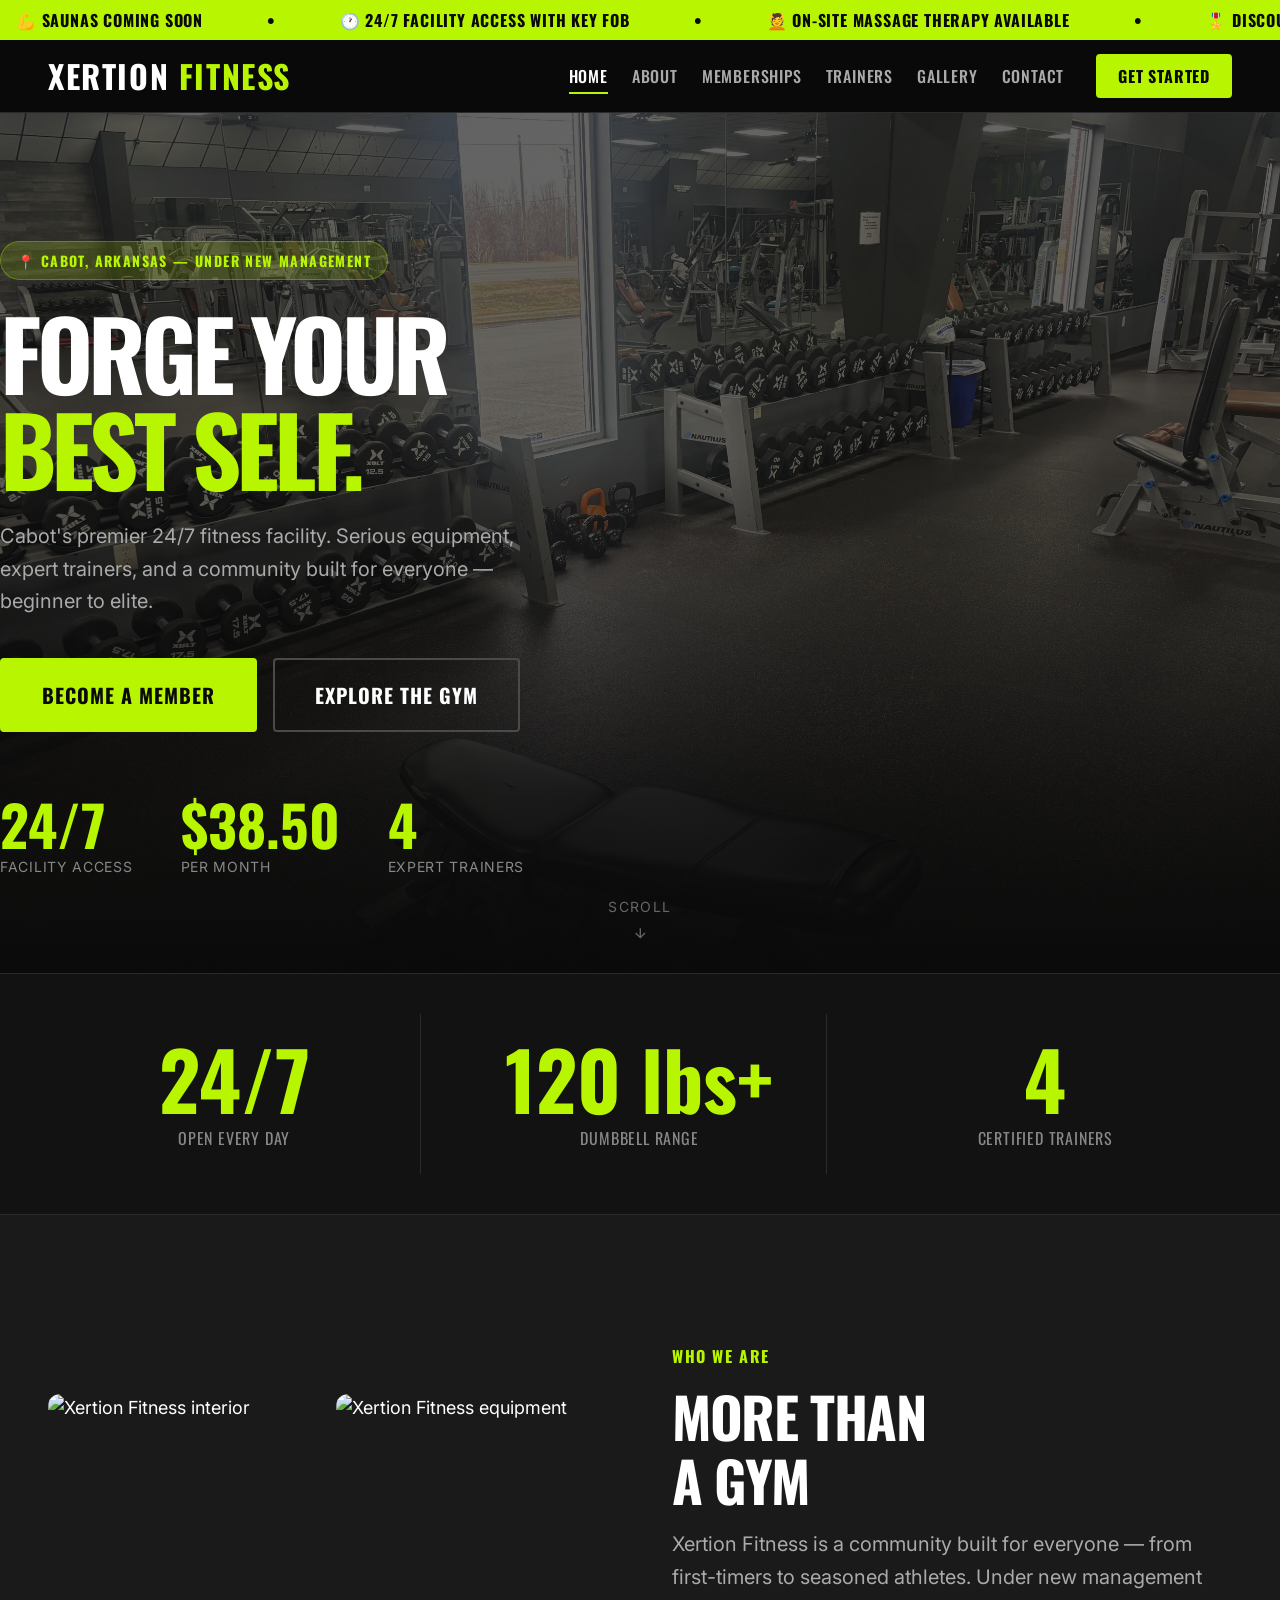
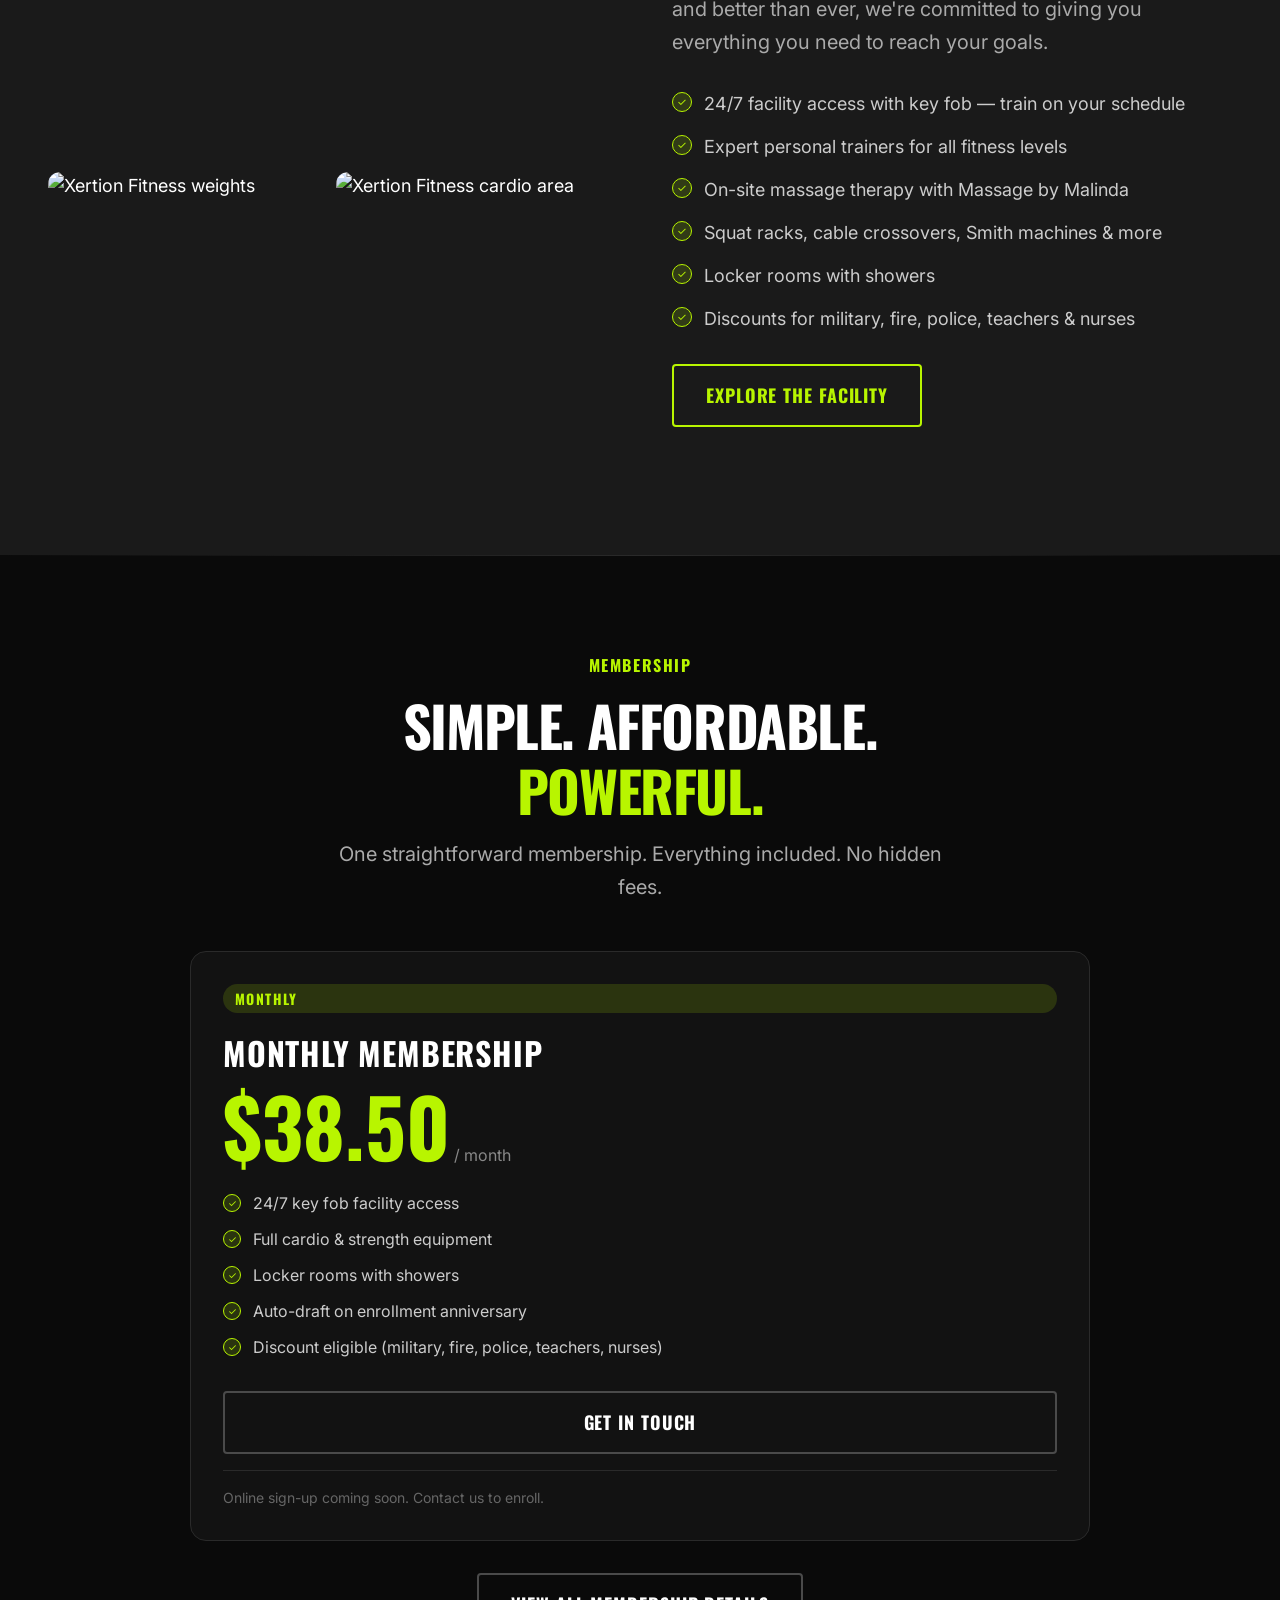
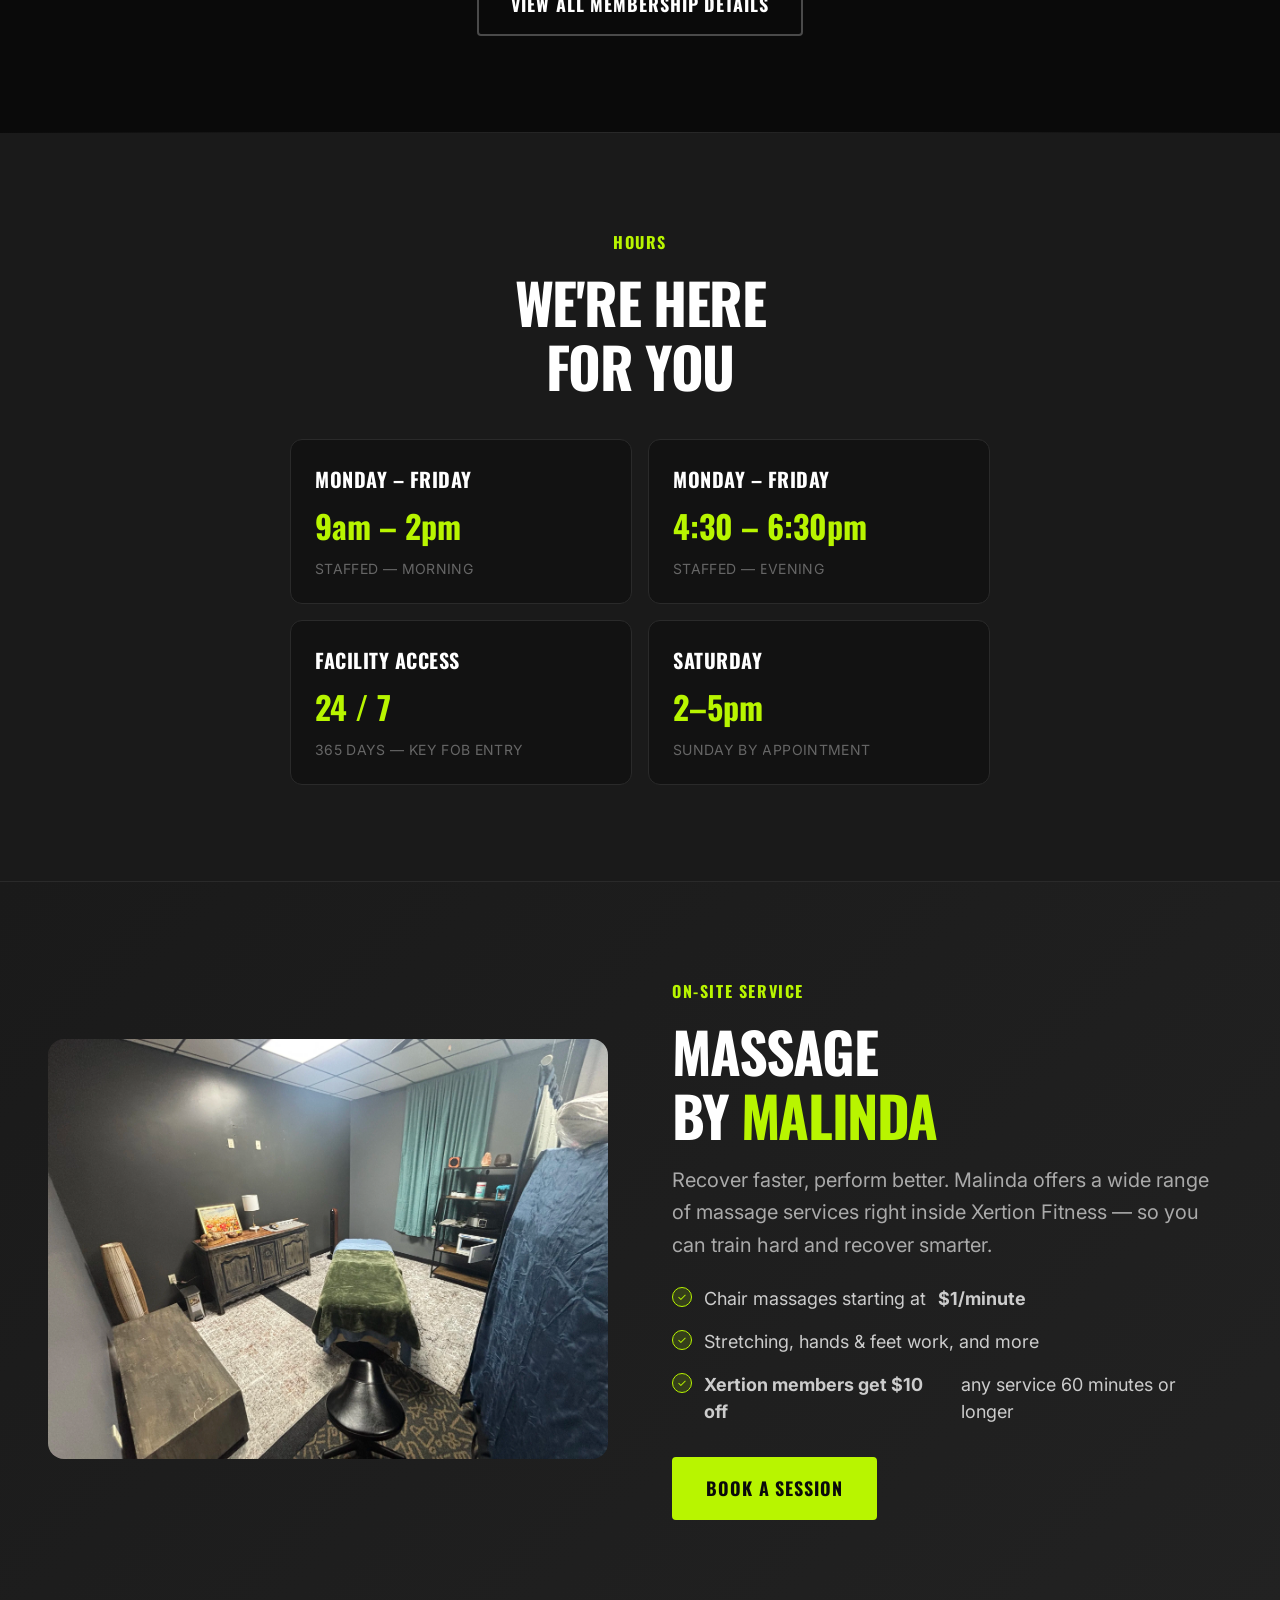
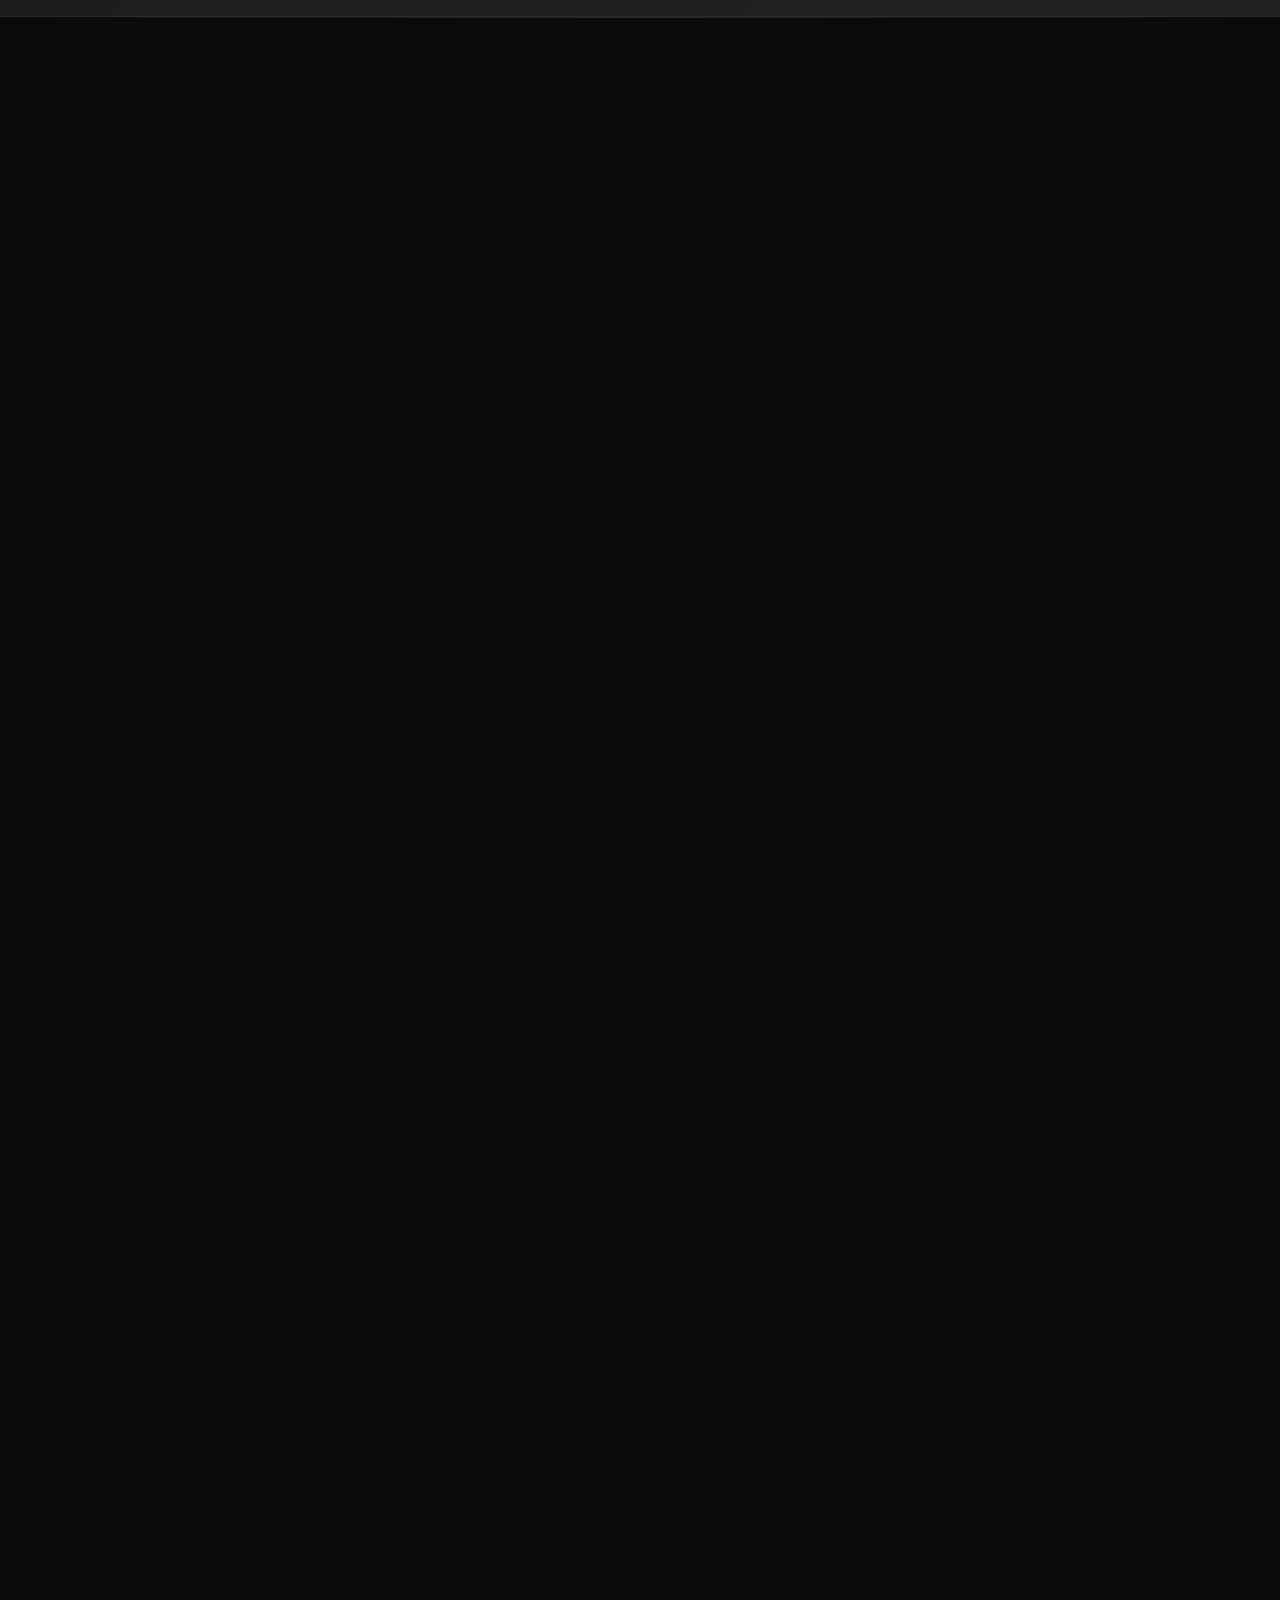
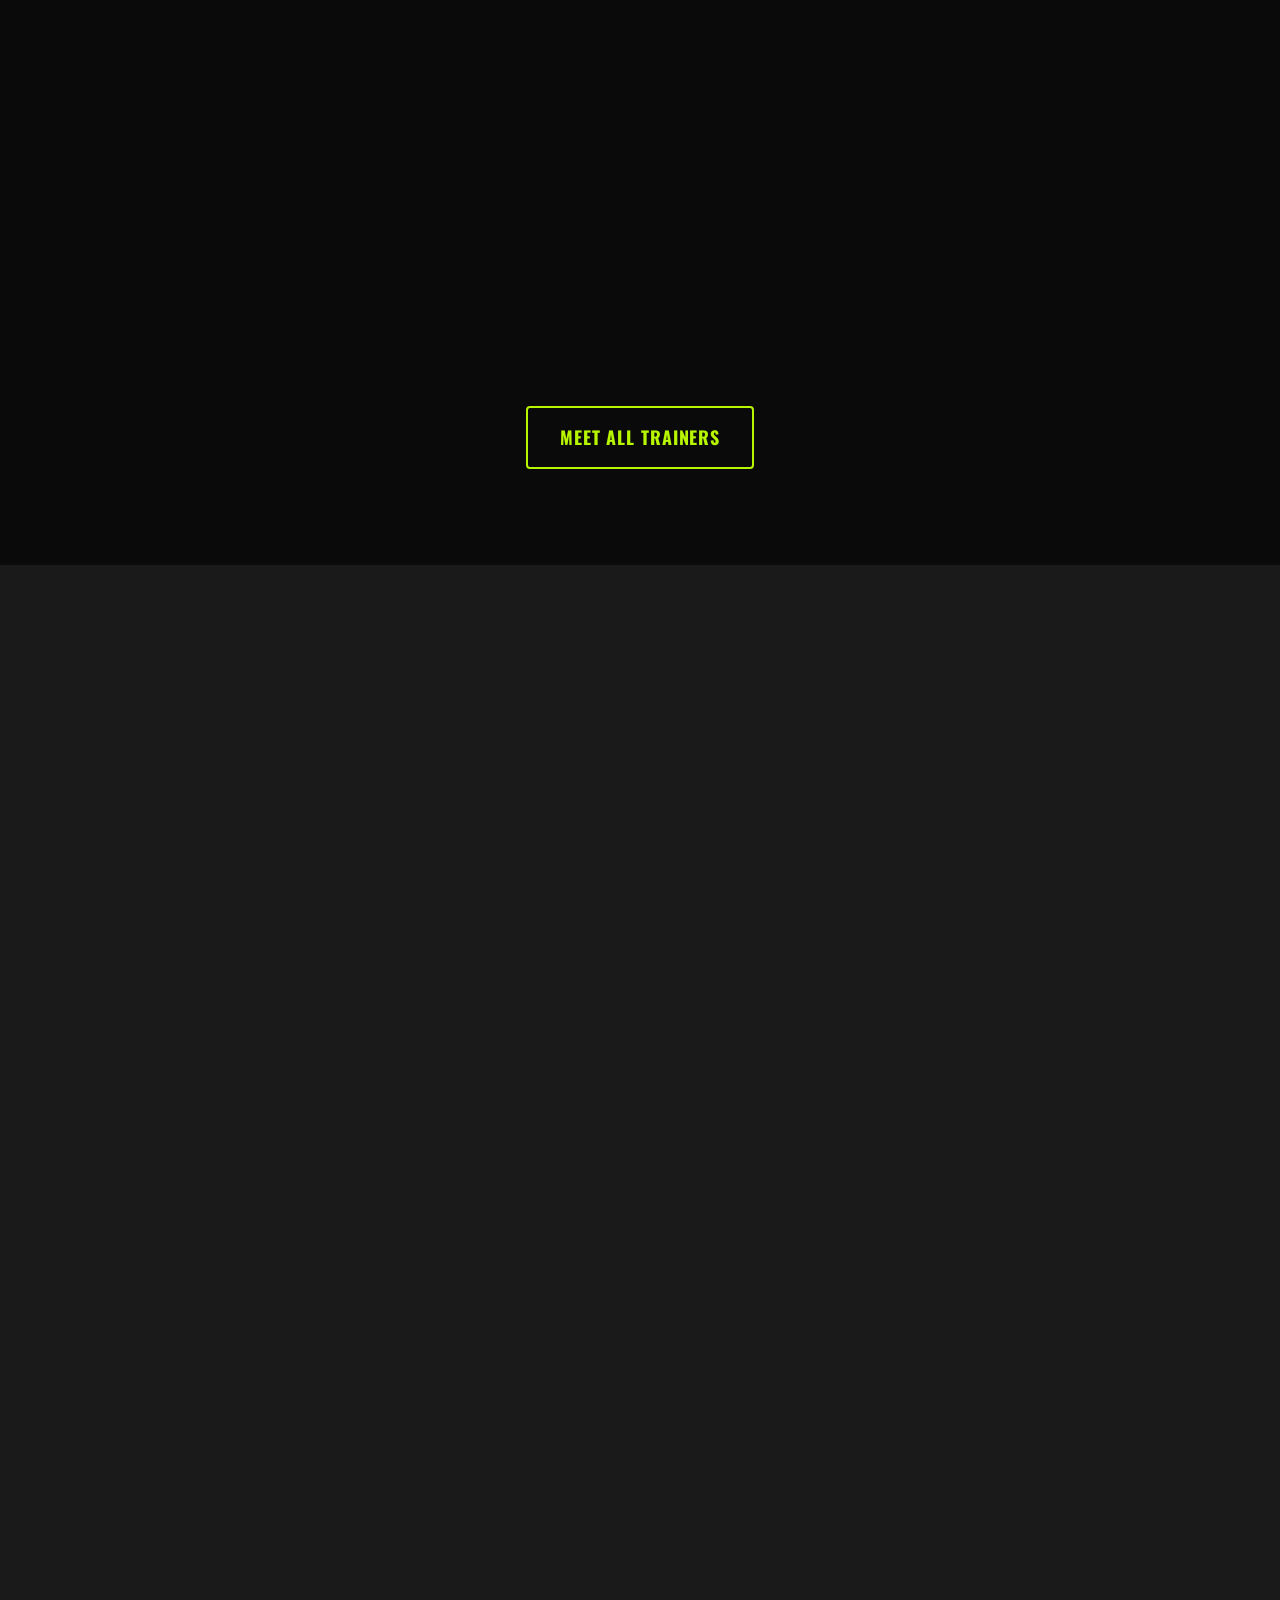
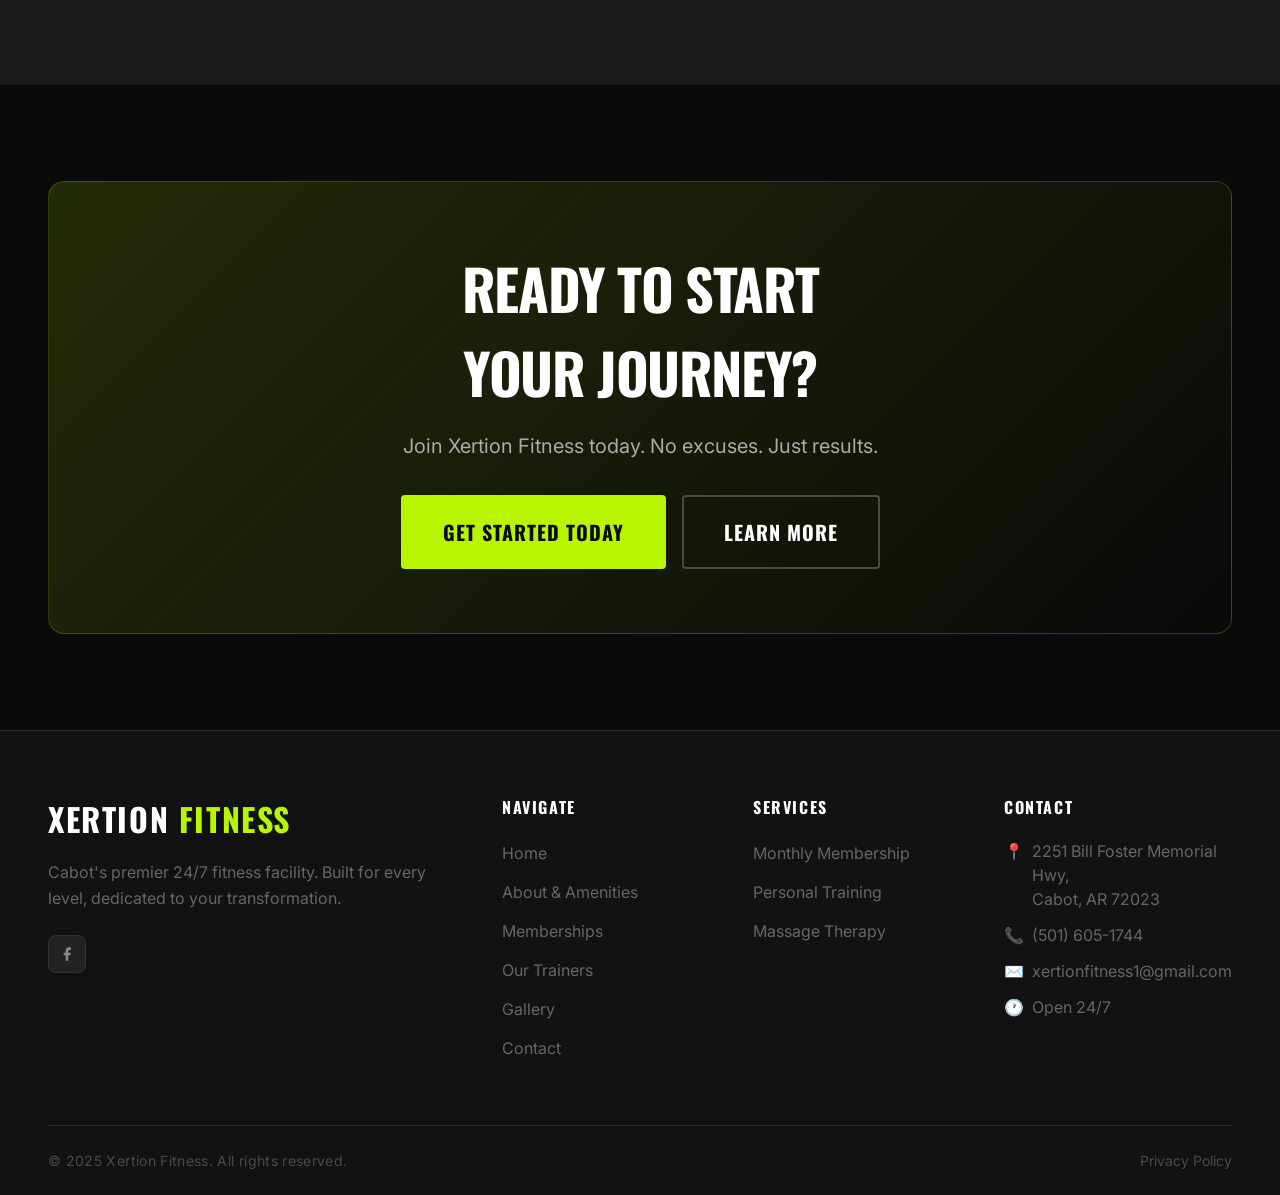
==== commit b820e52d: "update Saturday staffed hours to 2pm-5pm" ====
--- a/index.html
+++ b/index.html
@@ -255,9 +255,9 @@
             <div class="hours-card__note">365 days — key fob entry</div>
           </div>
           <div class="hours-card reveal delay-4">
-            <div class="hours-card__days">Saturday – Sunday</div>
-            <div class="hours-card__time">By Appt.</div>
-            <div class="hours-card__note">Staff by appointment only</div>
+            <div class="hours-card__days">Saturday</div>
+            <div class="hours-card__time">2–5pm</div>
+            <div class="hours-card__note">Sunday by appointment</div>
           </div>
         </div>
       </div>
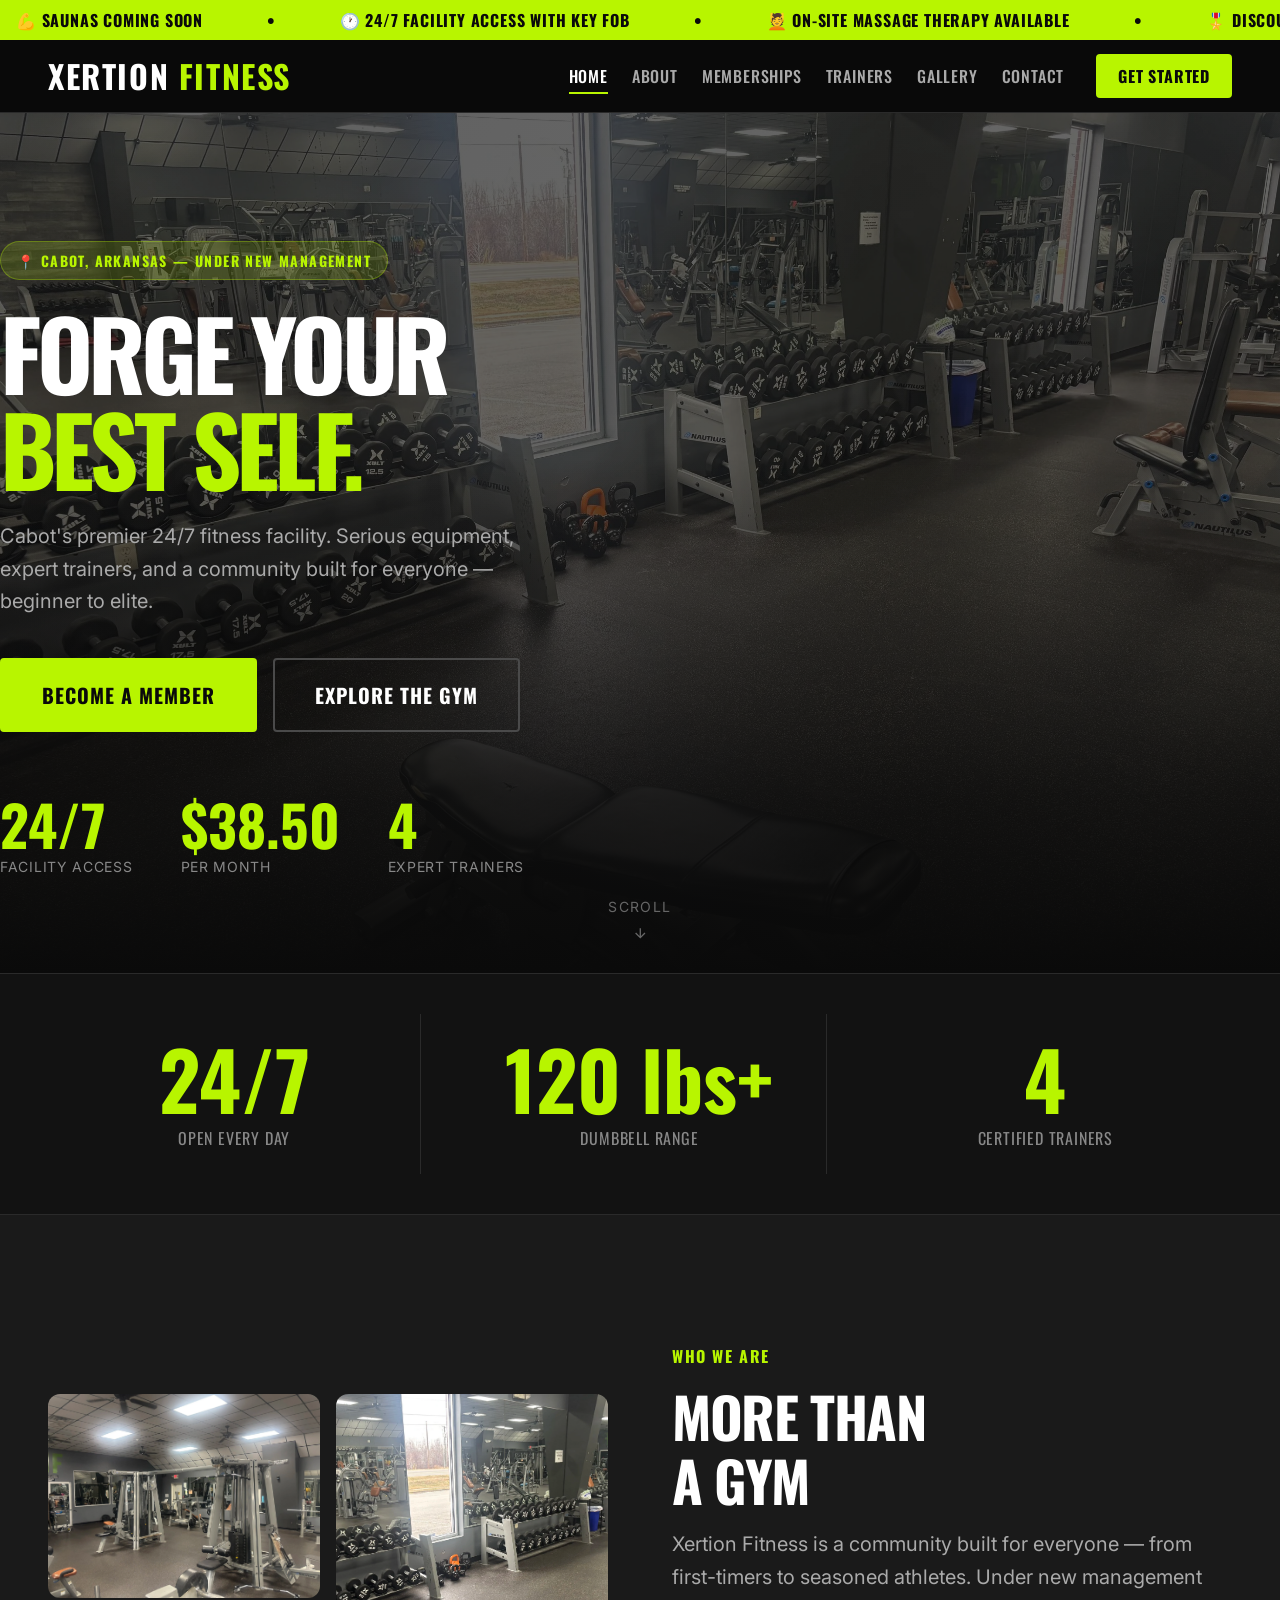
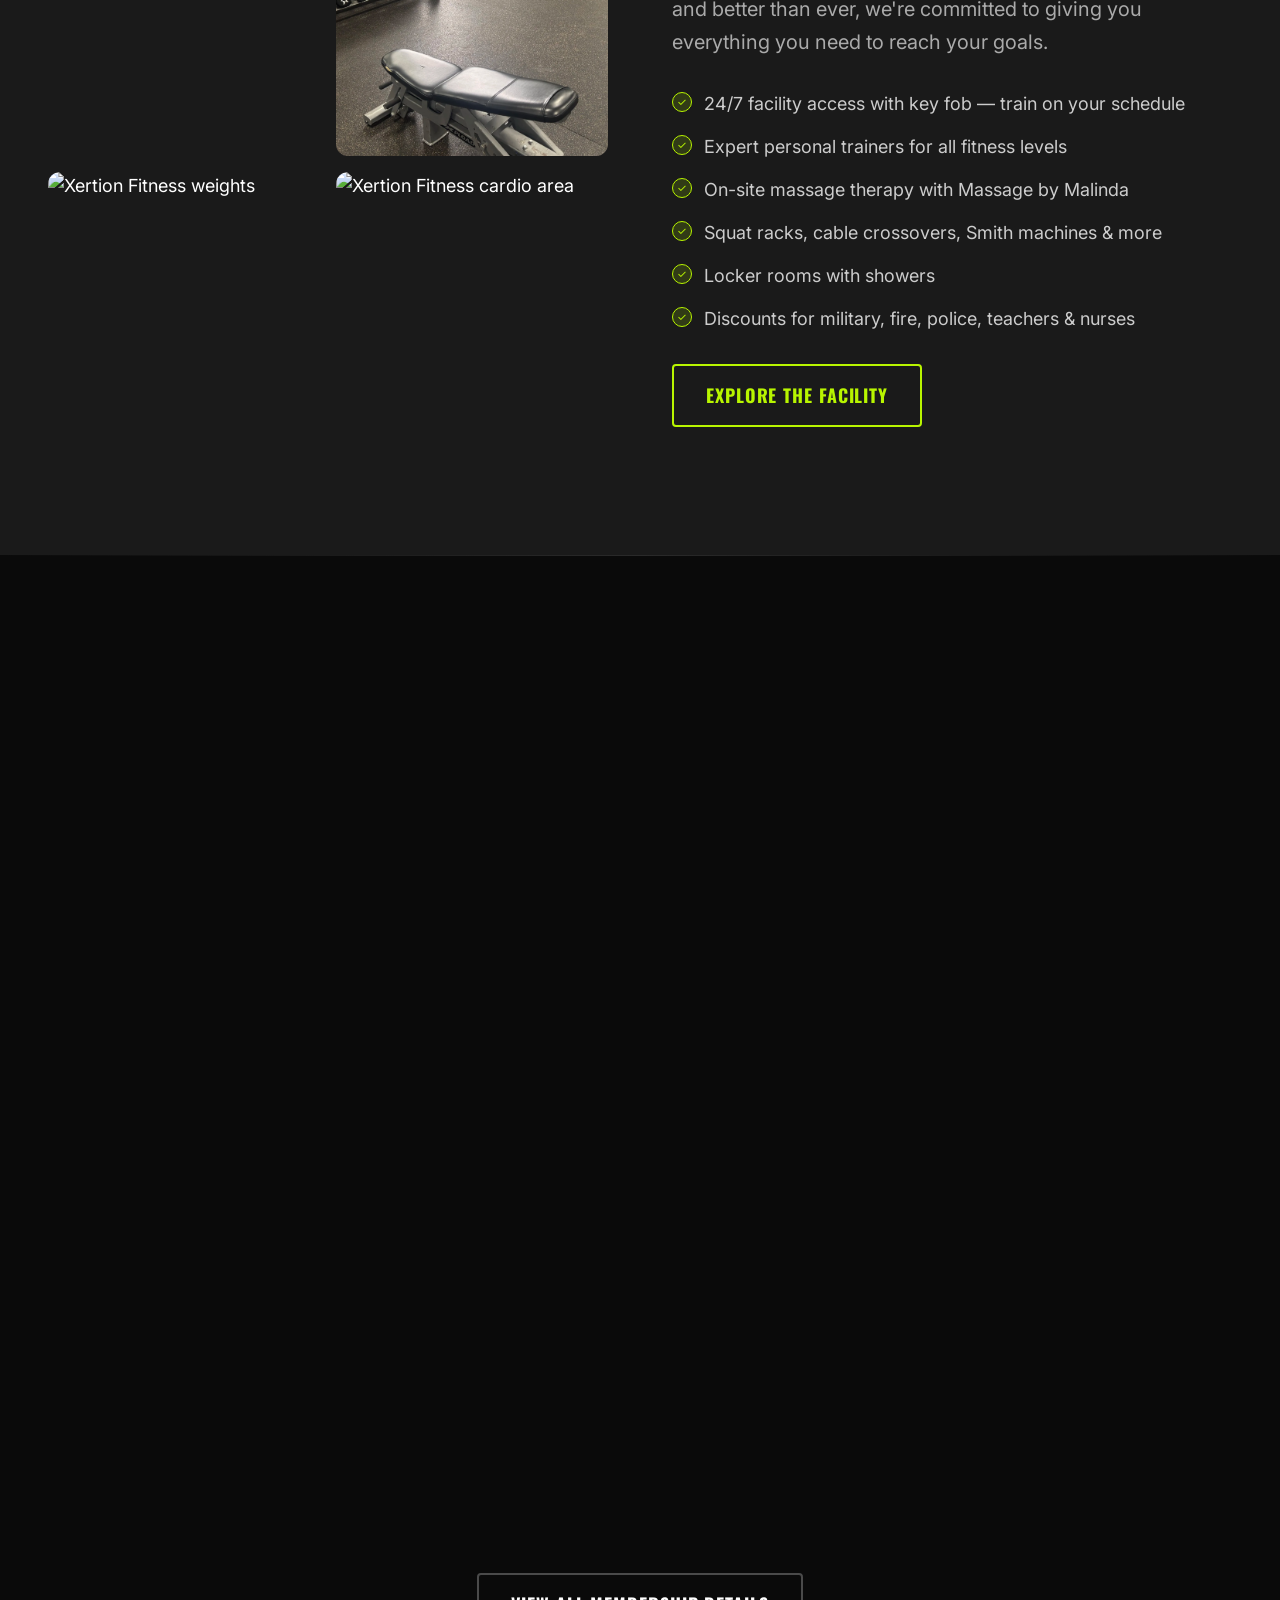
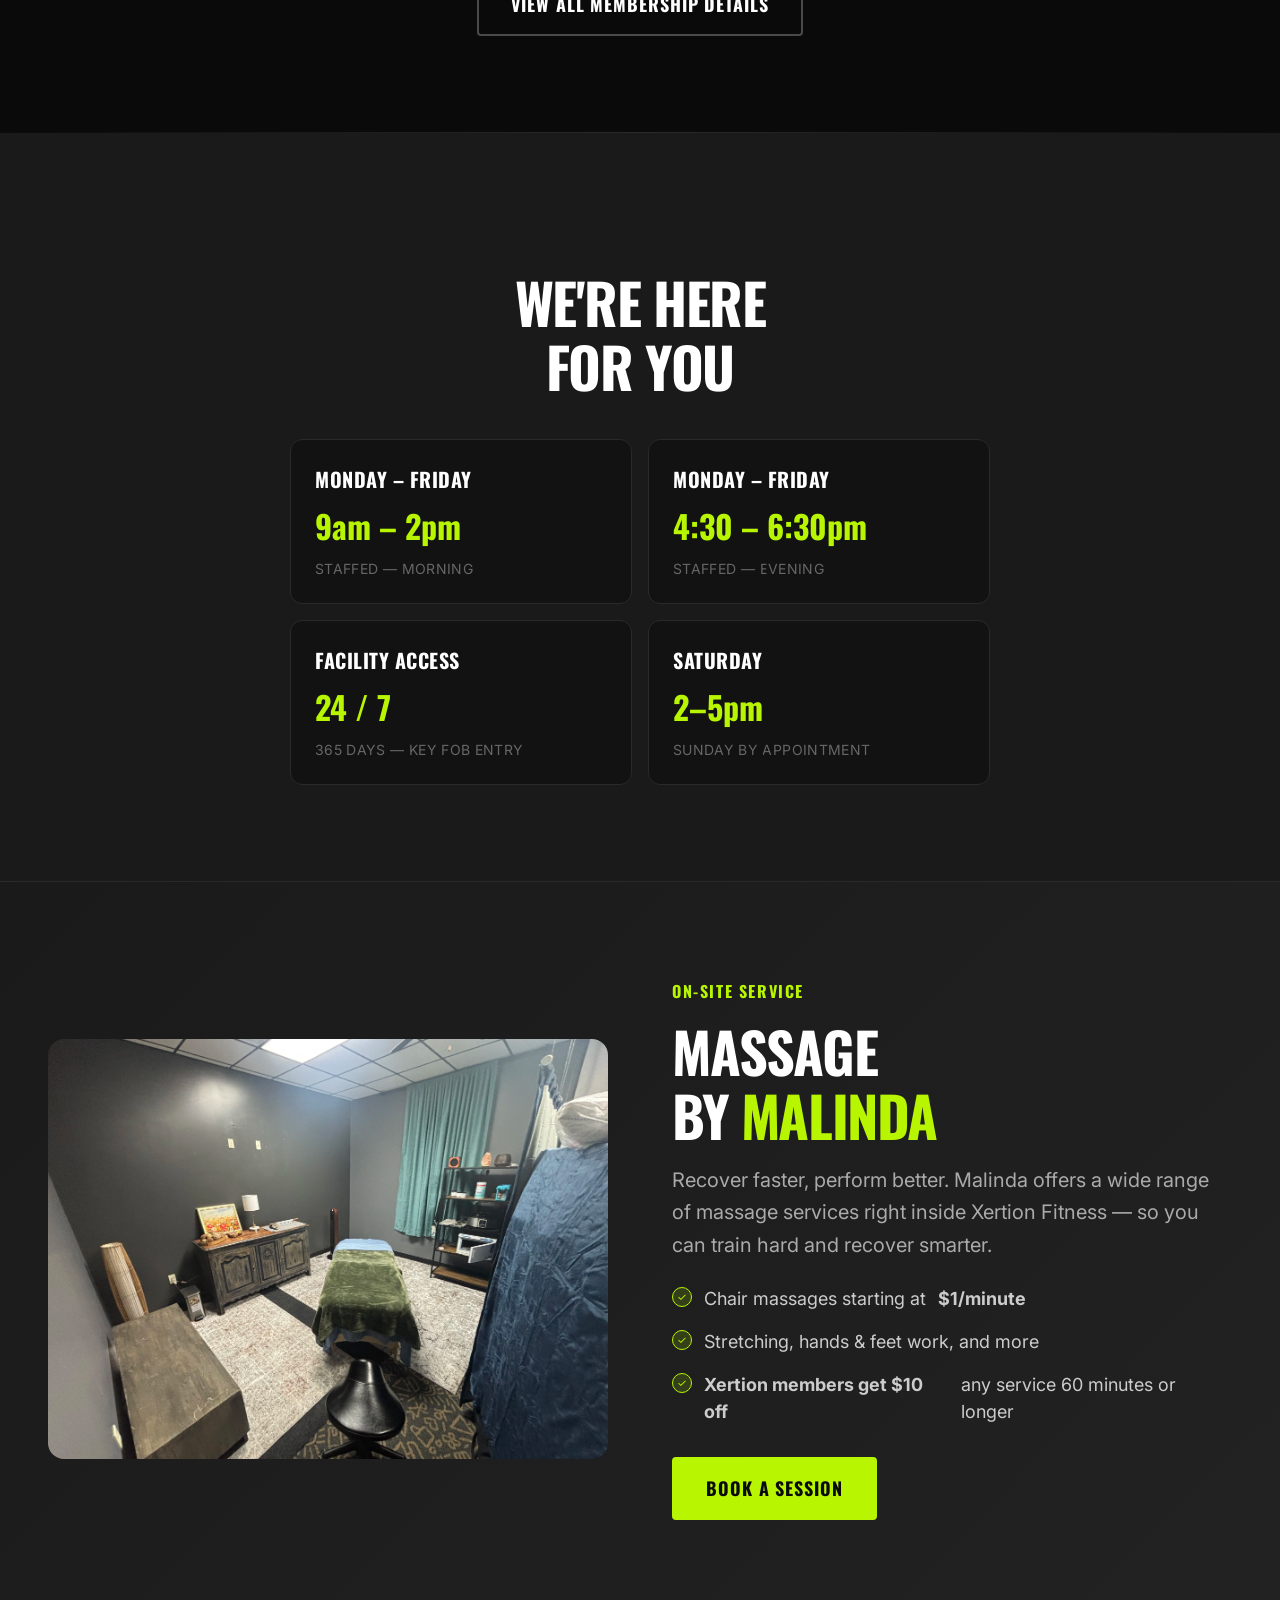
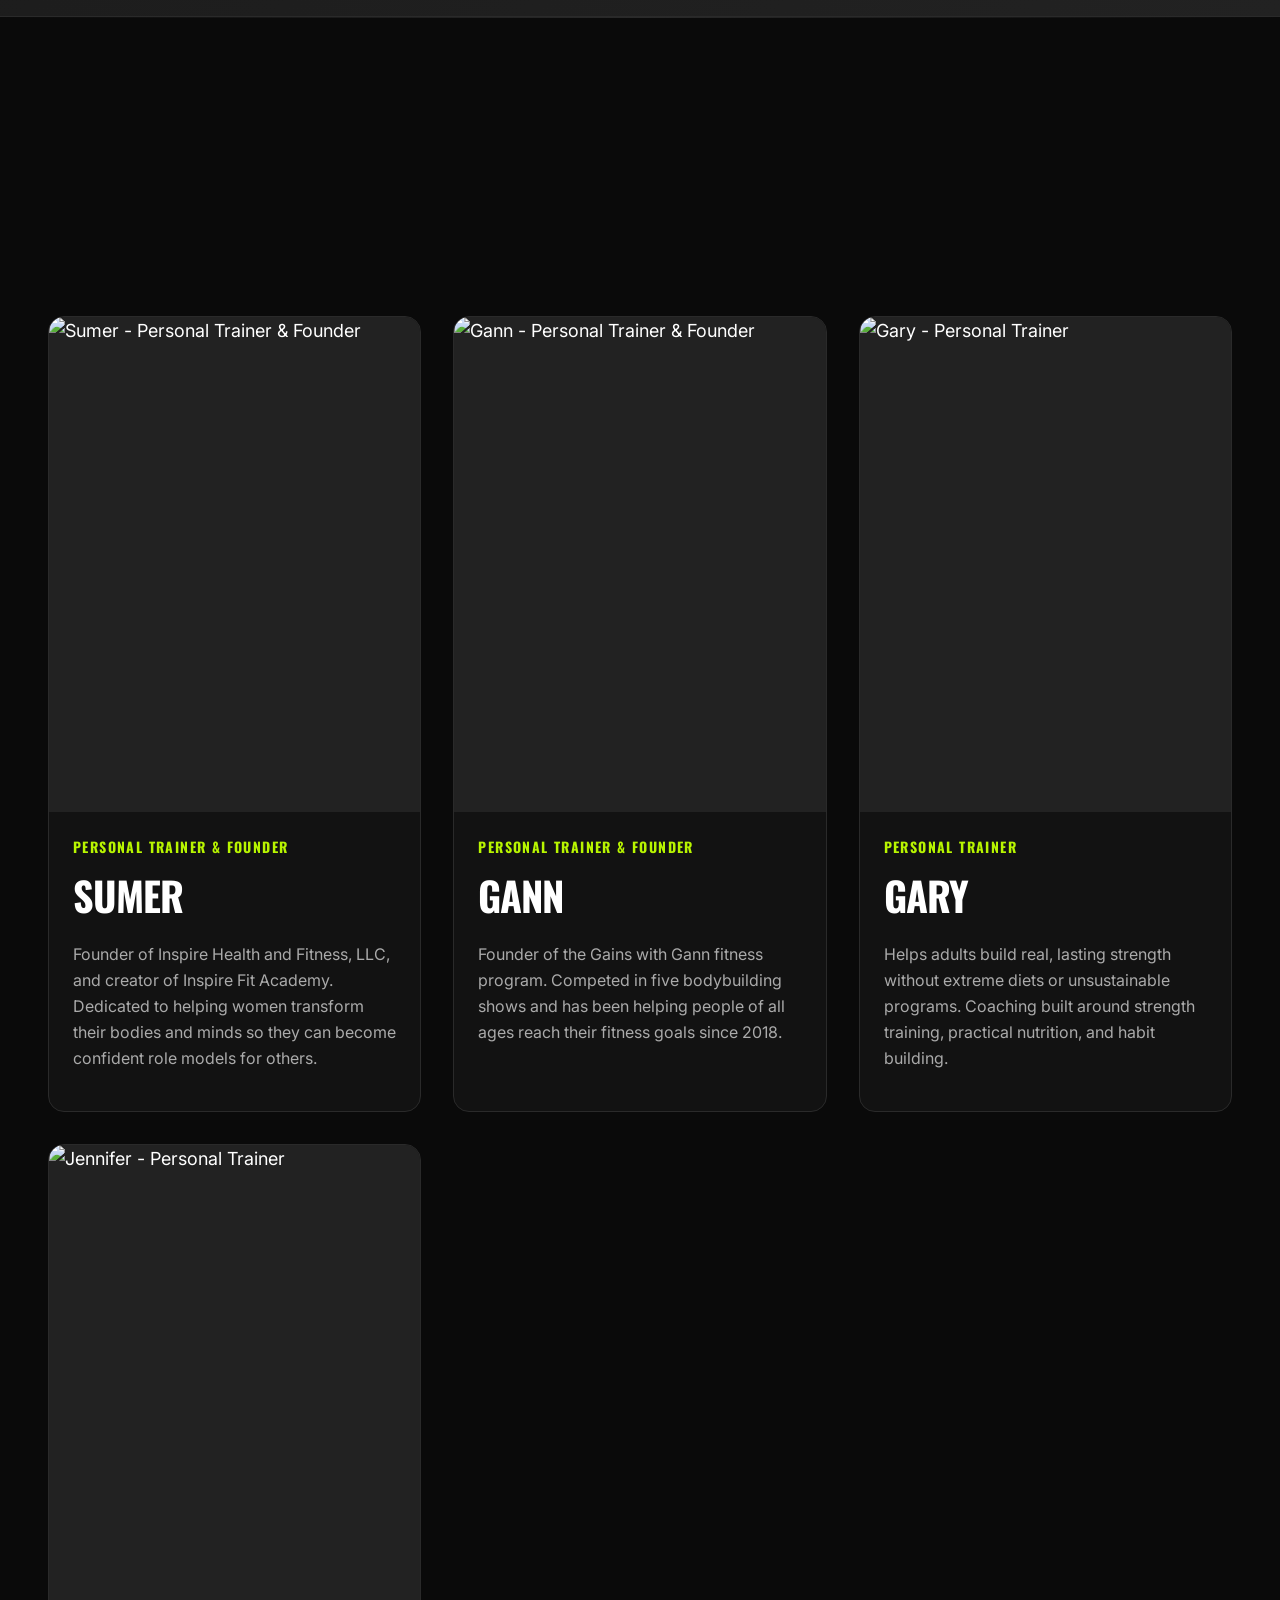
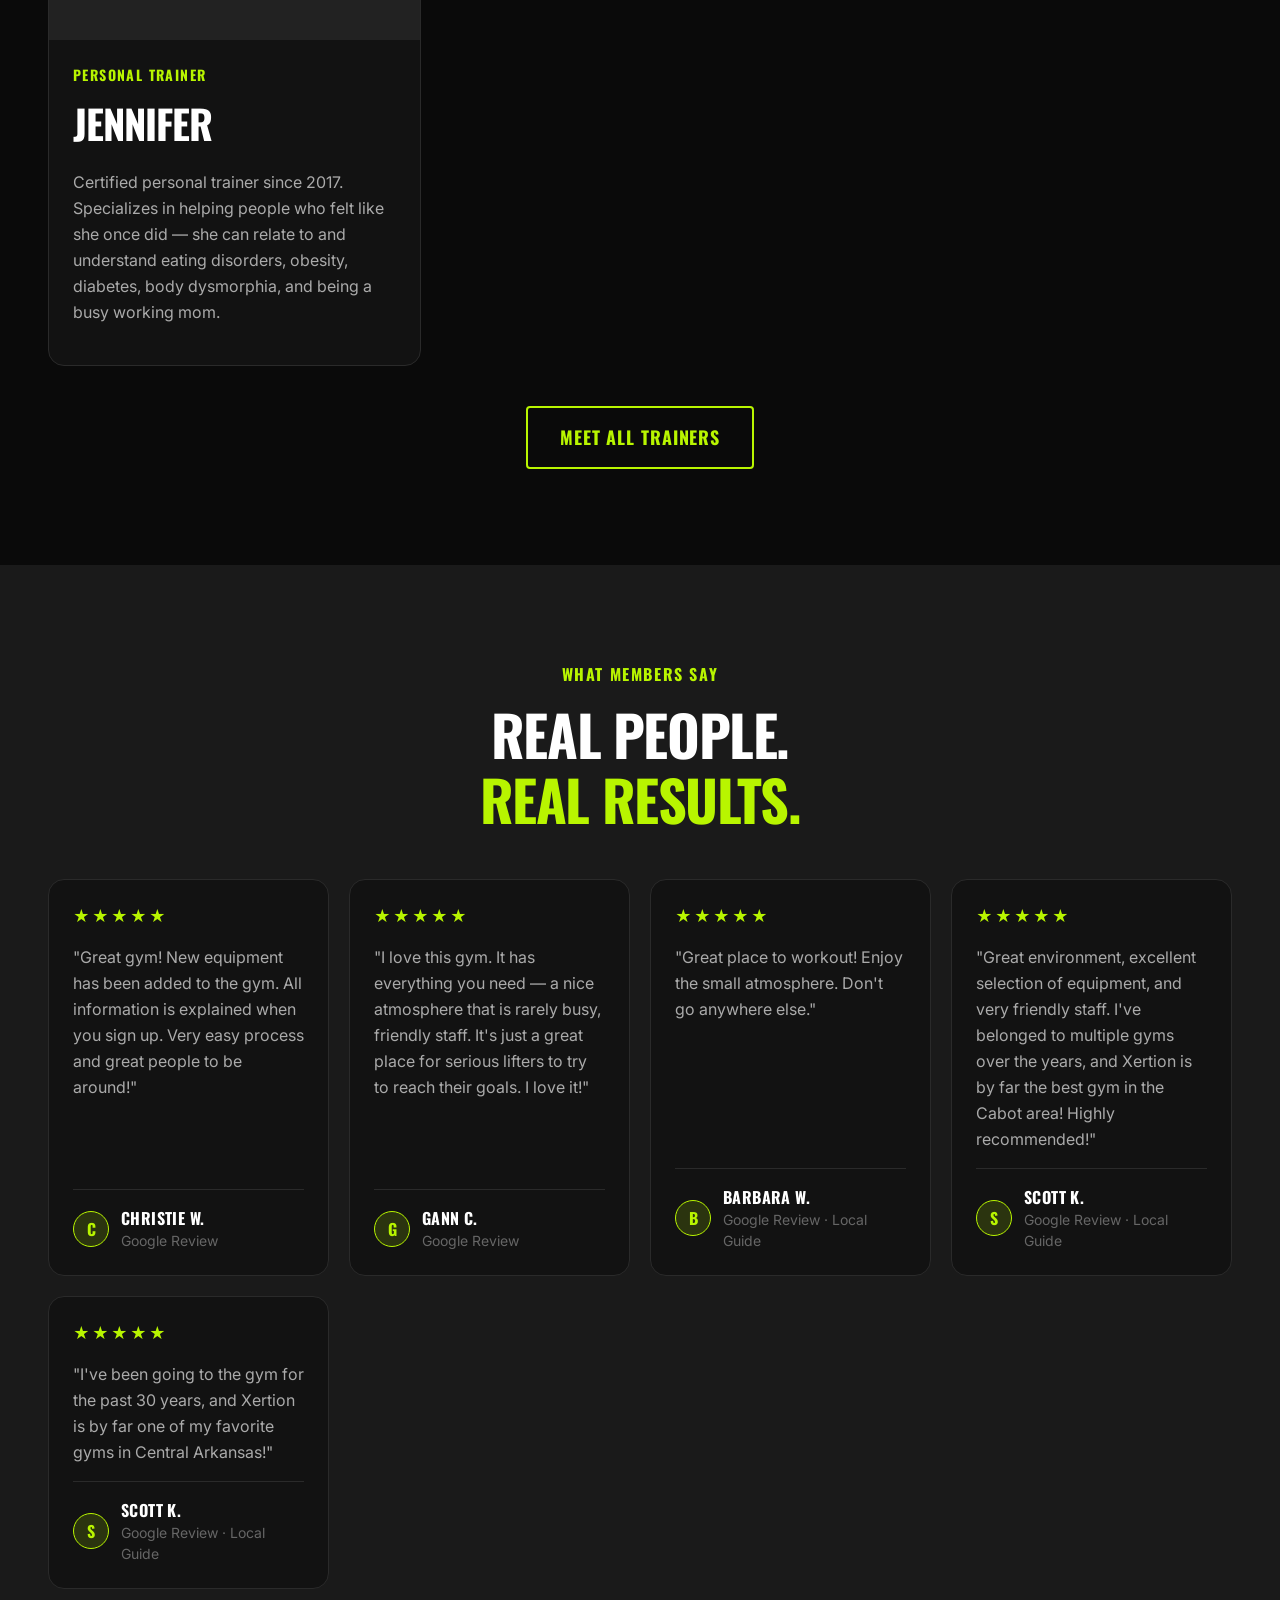
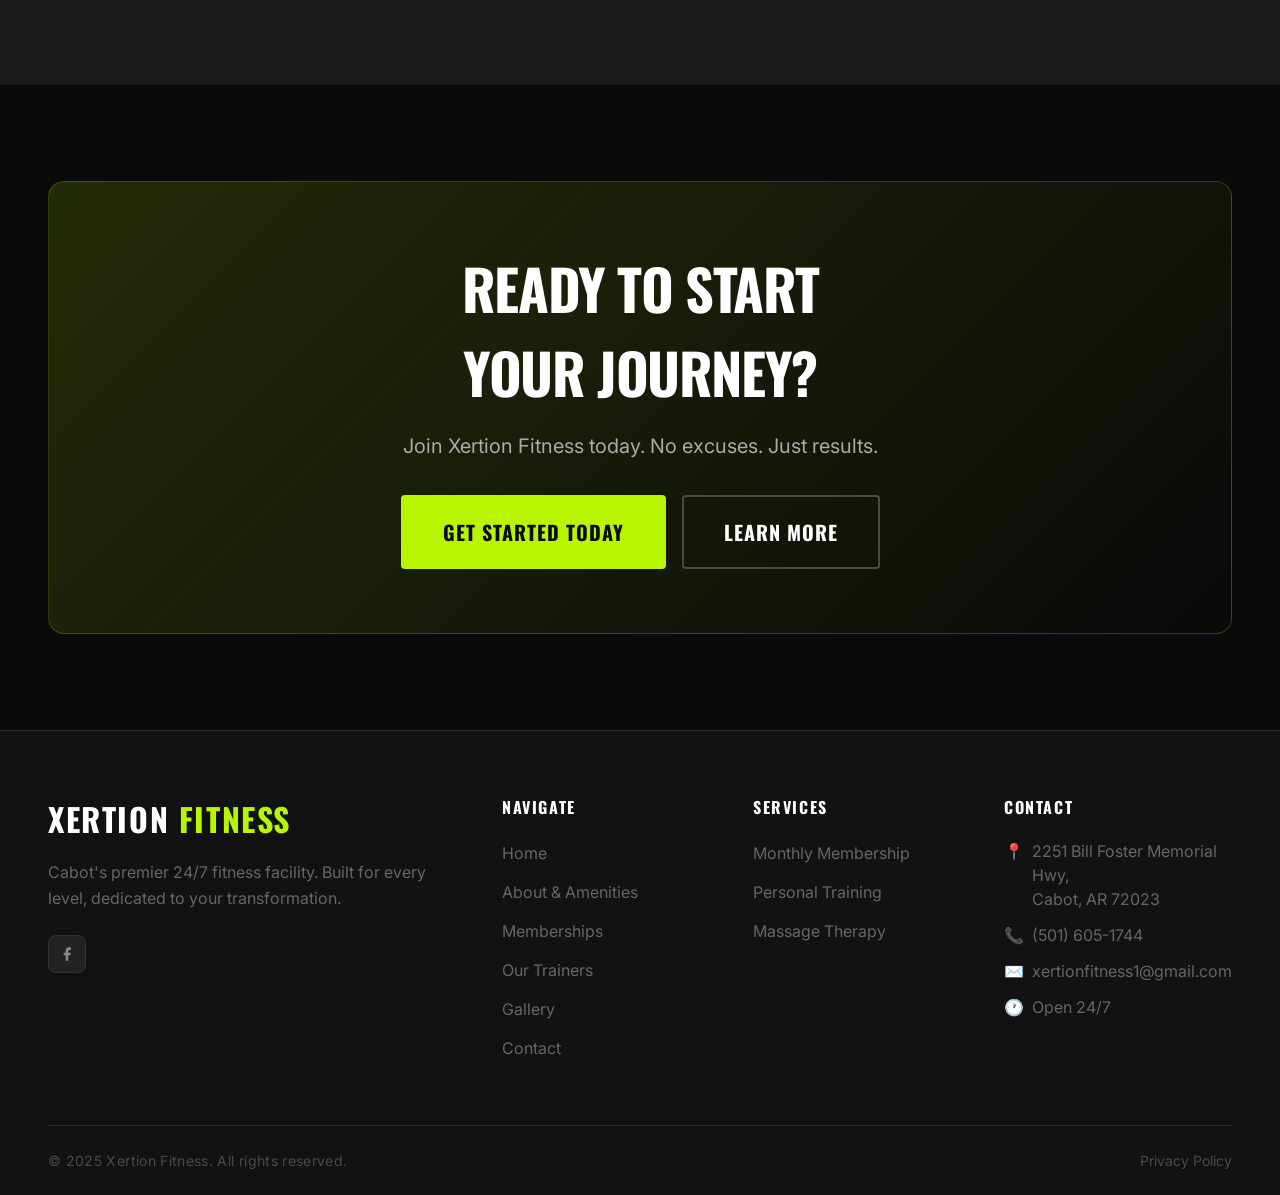
==== commit 1a0d9d1a: "Speed up mobile announcement bar and swap homepage gallery photos Announcement bar animation 33% fas" ====
--- a/index.html
+++ b/index.html
@@ -140,10 +140,10 @@
         <div class="feature-section__grid">
           <div class="feature-section__images reveal-left">
             <div class="feature-img">
-              <img src="https://images.squarespace-cdn.com/content/v1/698f592af66ebf589f0fa18b/0f832869-dede-4123-9a07-3ad7ed1600b6/image0.jpeg" alt="Xertion Fitness interior" loading="lazy" />
+              <img src="images/Cable-machine.jpg.webp" alt="Xertion Fitness cable machines" loading="lazy" />
             </div>
             <div class="feature-img feature-img--tall">
-              <img src="https://images.squarespace-cdn.com/content/v1/698f592af66ebf589f0fa18b/e9ece41c-4ed6-41a6-940b-9c802f1682a3/image1.jpeg" alt="Xertion Fitness equipment" loading="lazy" />
+              <img src="images/gym-floor.jpg.webp" alt="Xertion Fitness dumbbell rack" loading="lazy" />
             </div>
             <div class="feature-img">
               <img src="https://images.squarespace-cdn.com/content/v1/698f592af66ebf589f0fa18b/1089c1a9-255d-44a3-bf01-55b504809e83/image2.jpeg" alt="Xertion Fitness weights" loading="lazy" />
--- a/style.css
+++ b/style.css
@@ -254,6 +254,12 @@
   gap: var(--space-16);
   animation: marquee 30s linear infinite;
   white-space: nowrap;
+}
+
+@media (max-width: 768px) {
+  .announcement-bar__track {
+    animation-duration: 20s;
+  }
 }
 
 .announcement-bar__track span { flex-shrink: 0; }
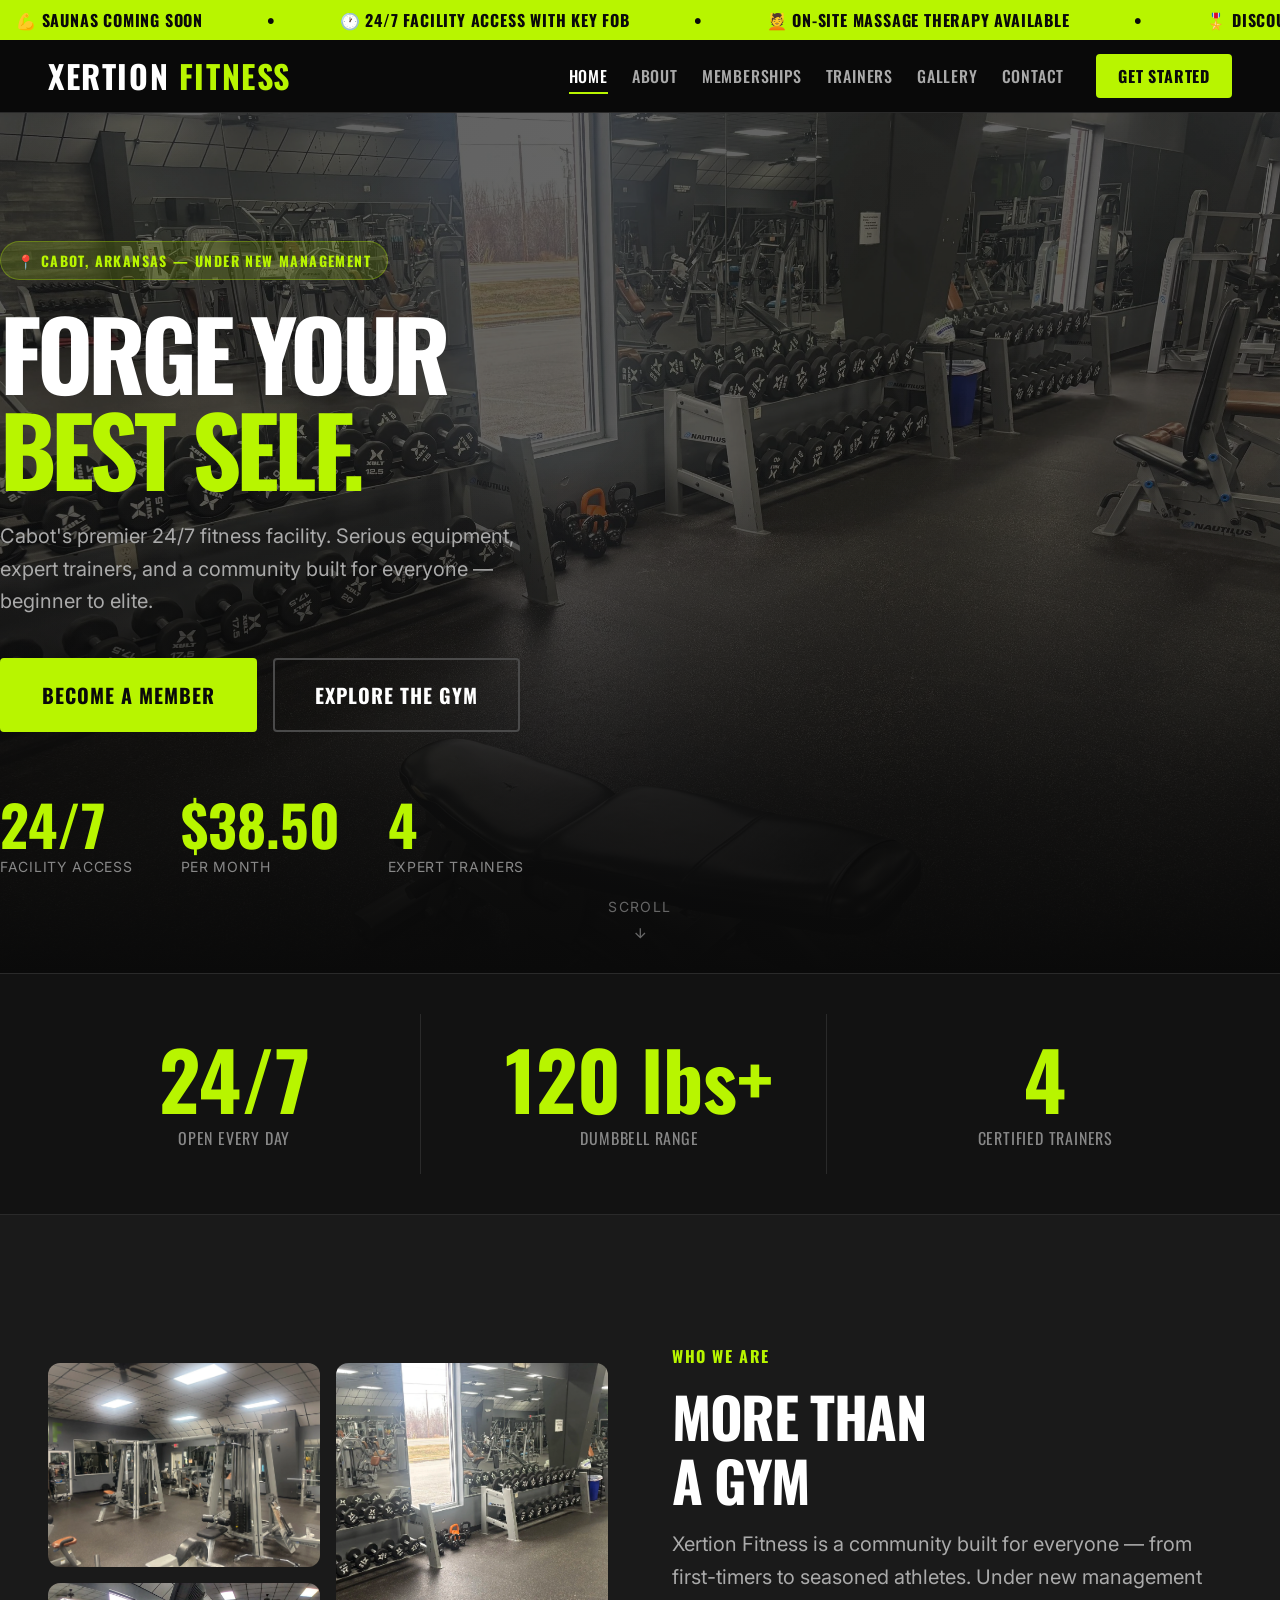
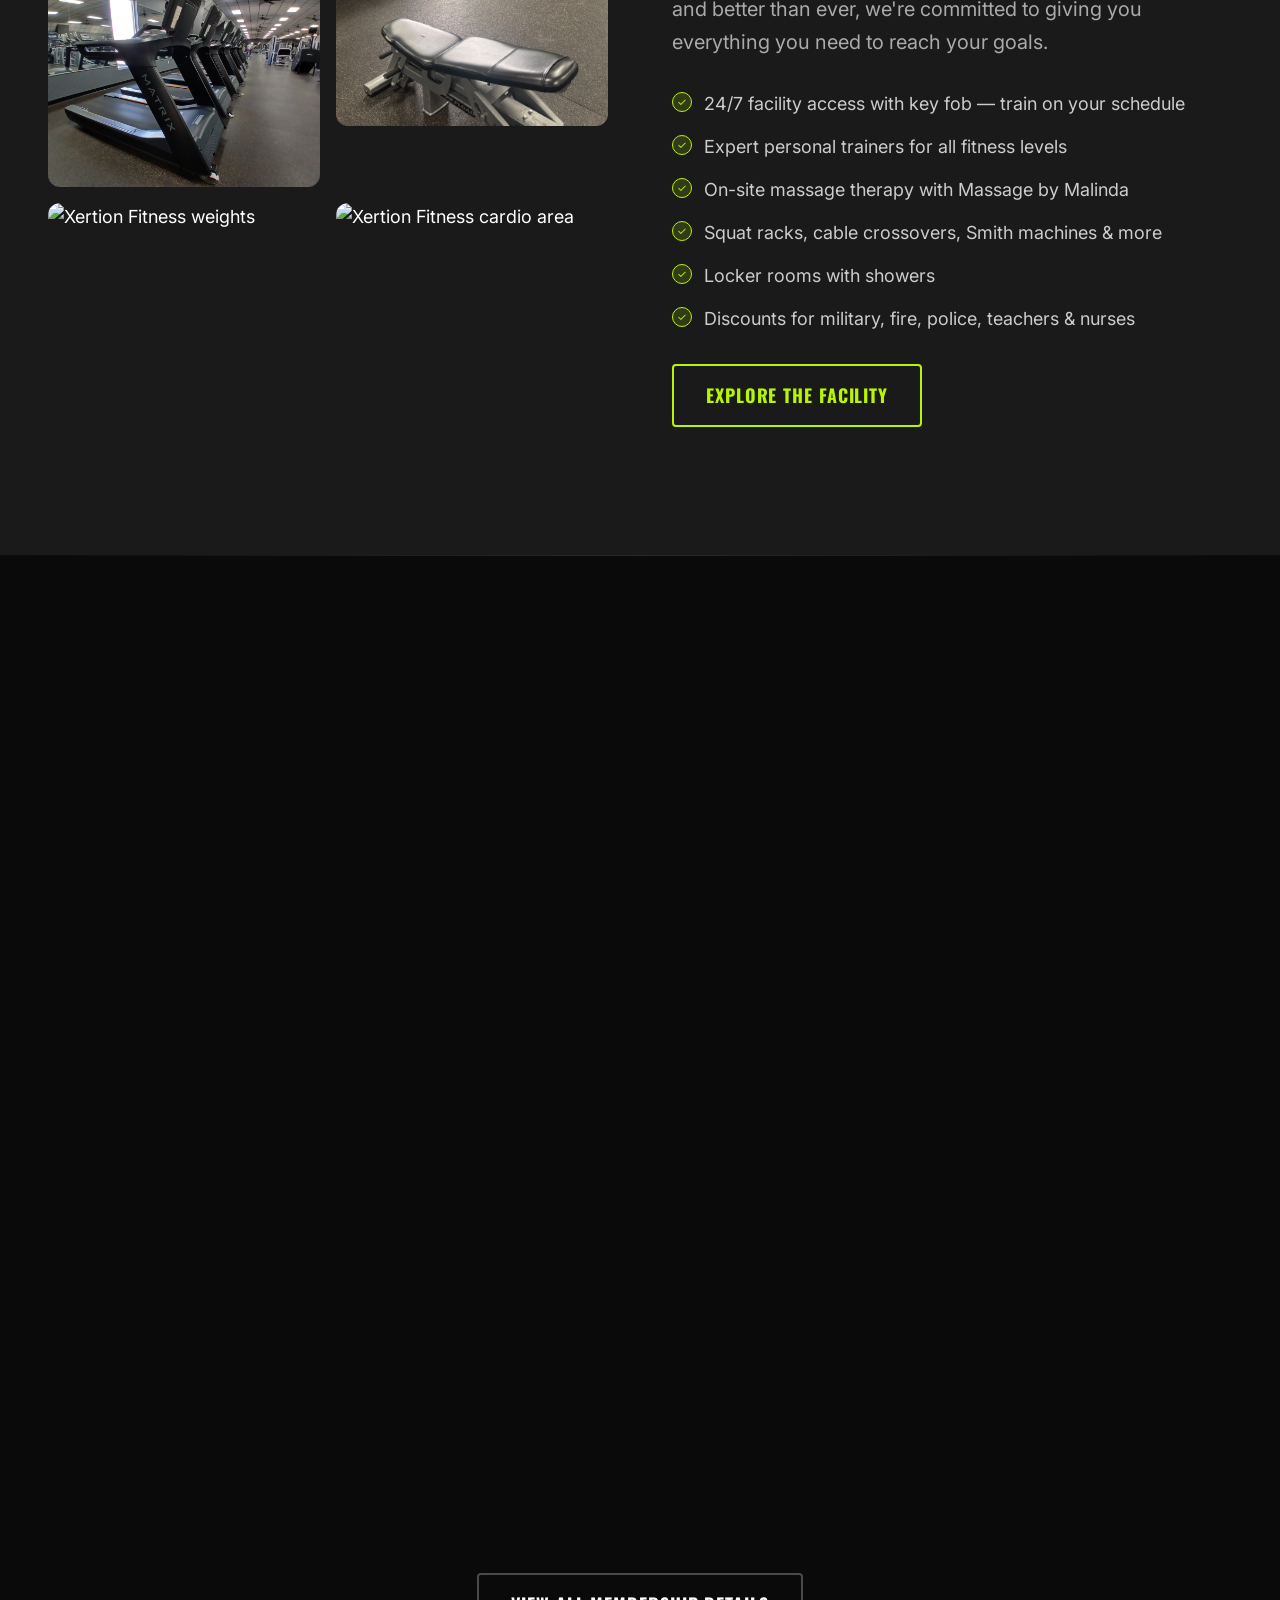
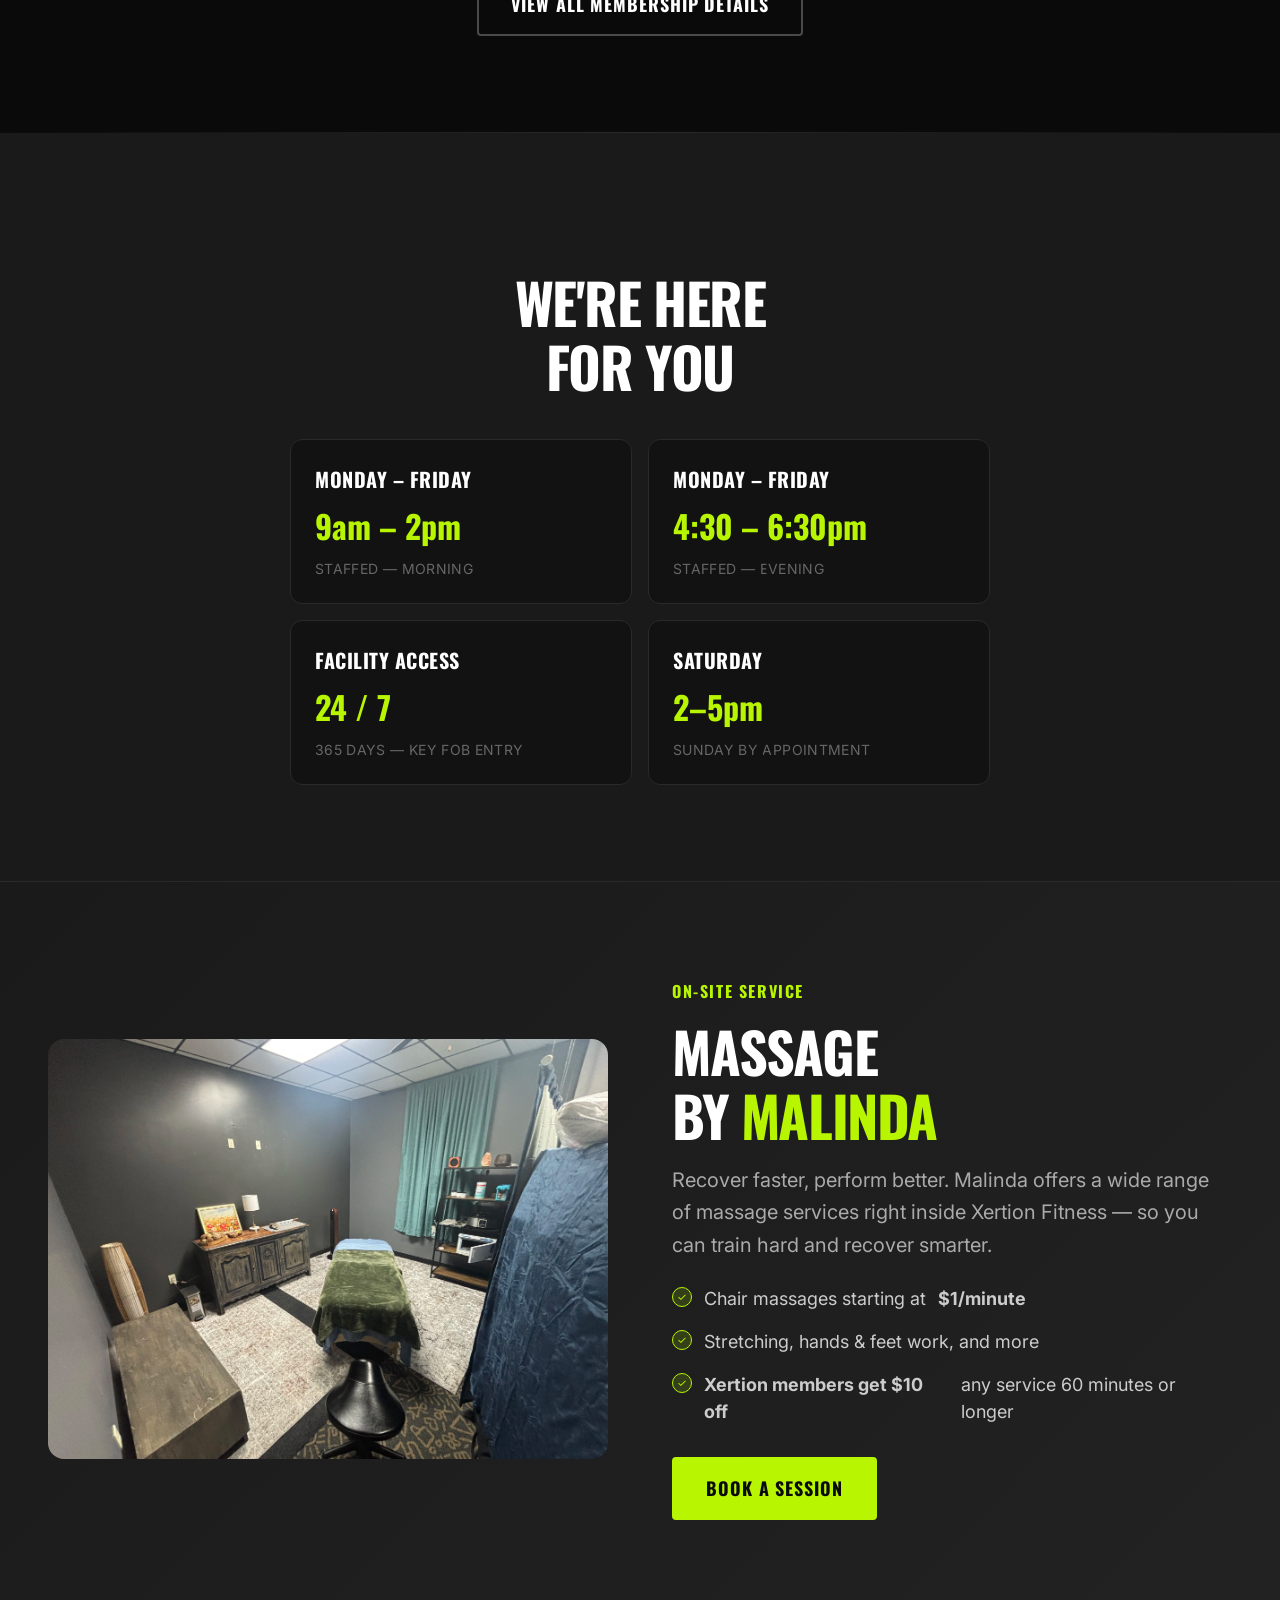
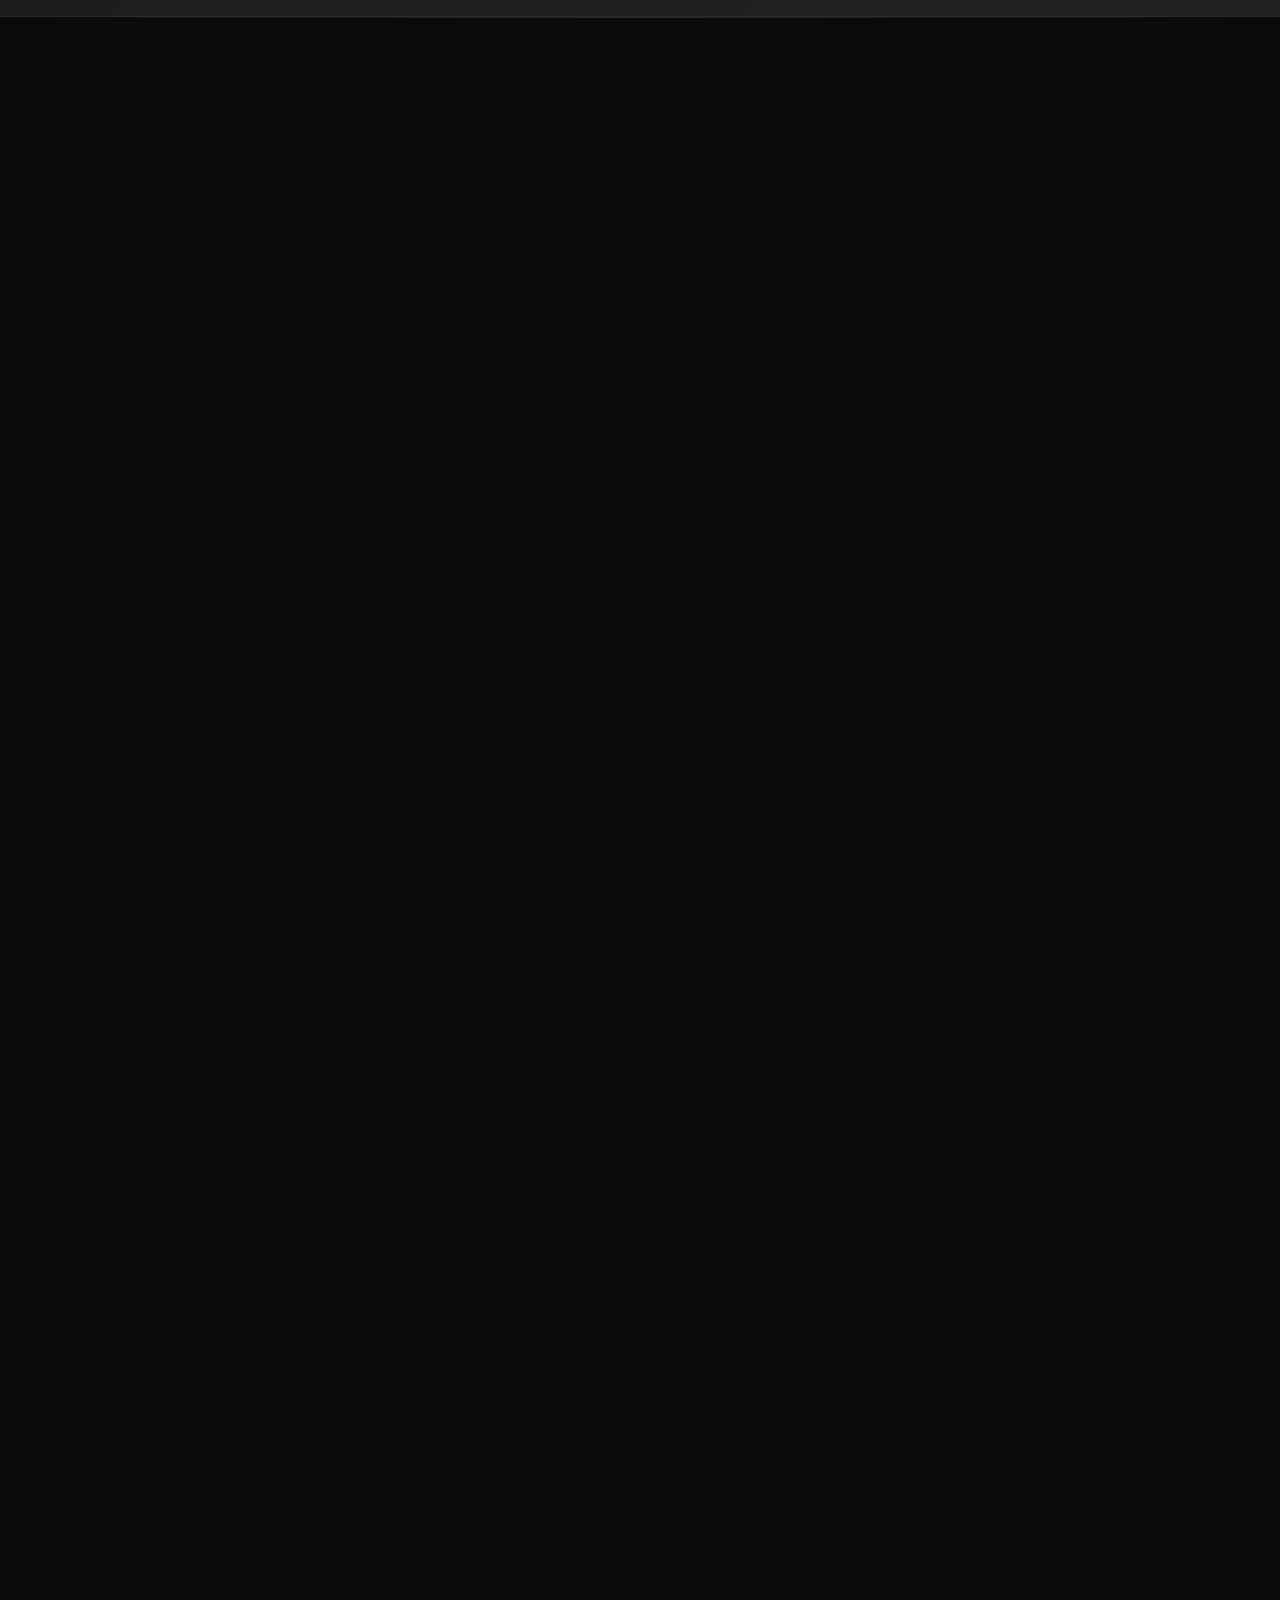
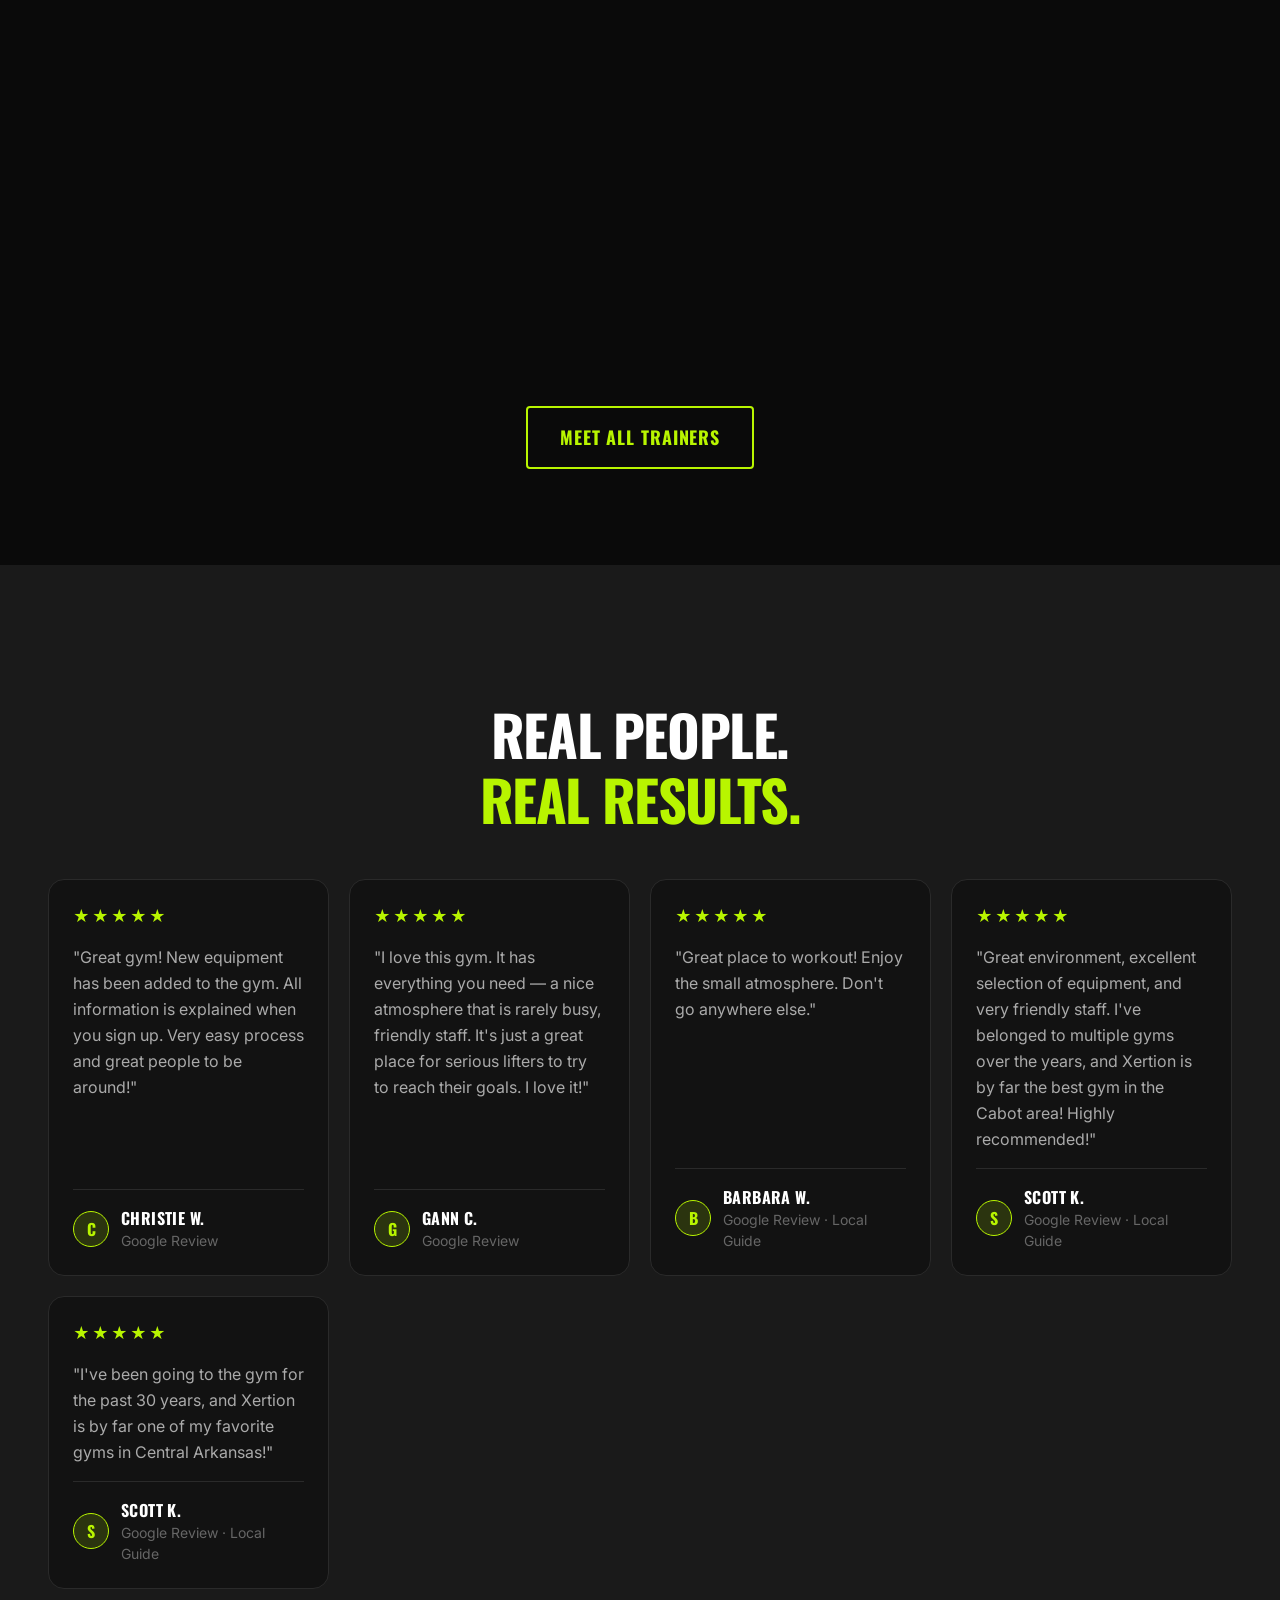
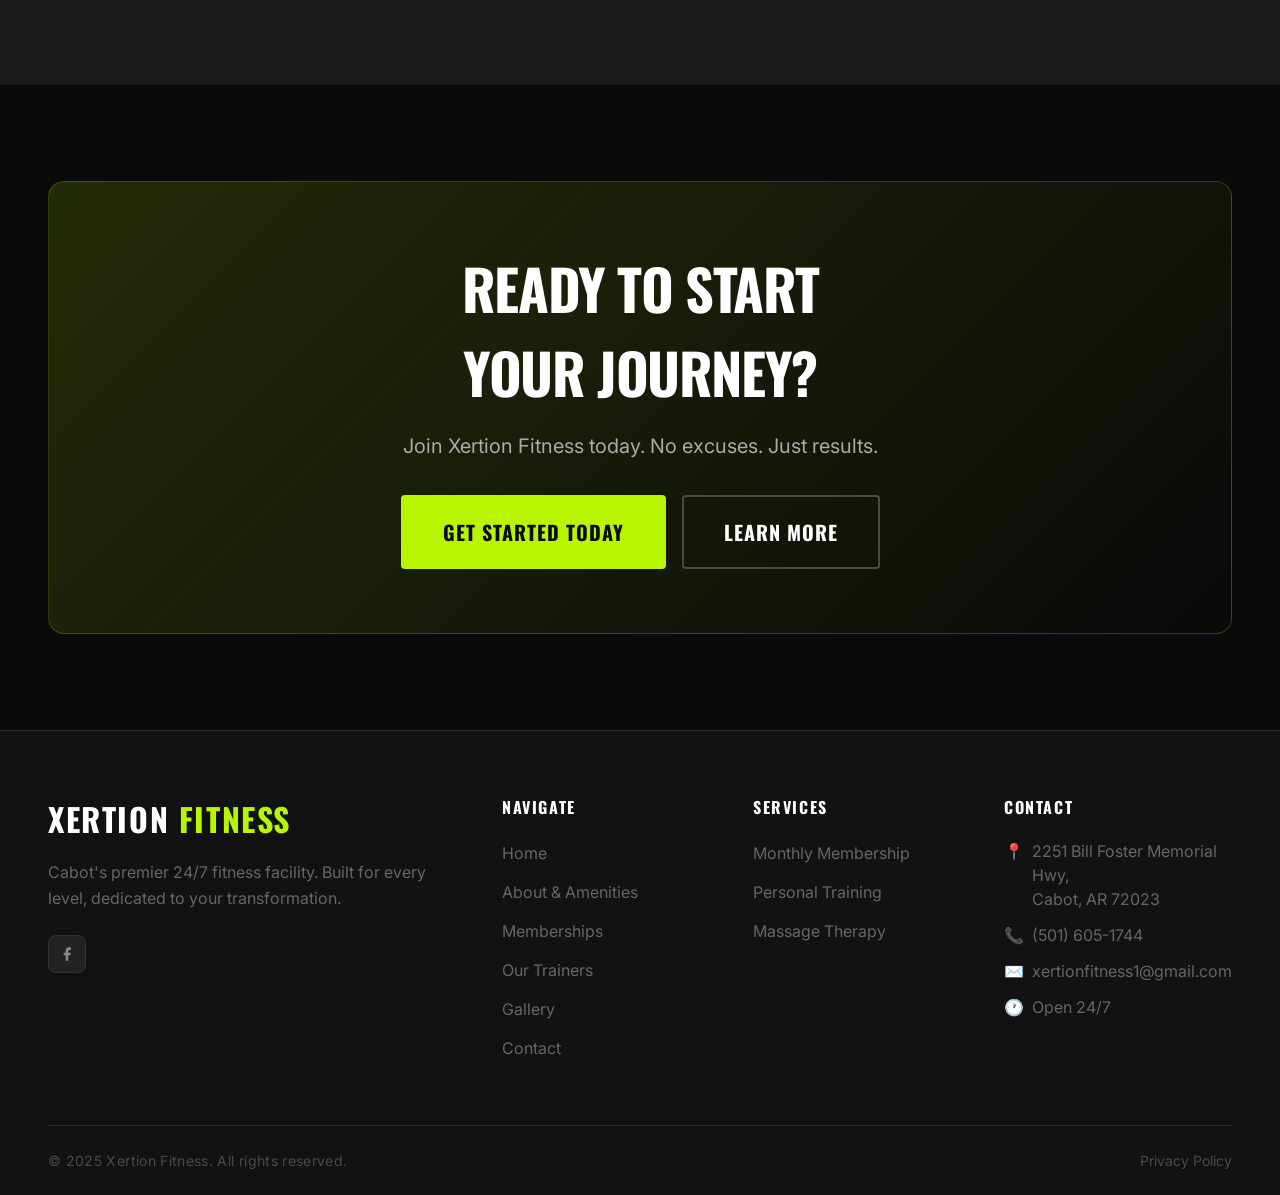
==== commit a3eda470: "Add treadmill image to homepage gallery grid Fills blank space below cable machine photo using grid-" ====
--- a/index.html
+++ b/index.html
@@ -138,12 +138,15 @@
     <section class="section section--lg feature-section">
       <div class="container">
         <div class="feature-section__grid">
-          <div class="feature-section__images reveal-left">
+          <div class="feature-section__images reveal-left" style="grid-auto-flow: dense;">
             <div class="feature-img">
               <img src="images/Cable-machine.jpg.webp" alt="Xertion Fitness cable machines" loading="lazy" />
             </div>
-            <div class="feature-img feature-img--tall">
+            <div class="feature-img feature-img--tall" style="grid-row: span 2;">
               <img src="images/gym-floor.jpg.webp" alt="Xertion Fitness dumbbell rack" loading="lazy" />
+            </div>
+            <div class="feature-img">
+              <img src="images/treadmill-line.jpg.webp" alt="Xertion Fitness treadmills" loading="lazy" />
             </div>
             <div class="feature-img">
               <img src="https://images.squarespace-cdn.com/content/v1/698f592af66ebf589f0fa18b/1089c1a9-255d-44a3-bf01-55b504809e83/image2.jpeg" alt="Xertion Fitness weights" loading="lazy" />
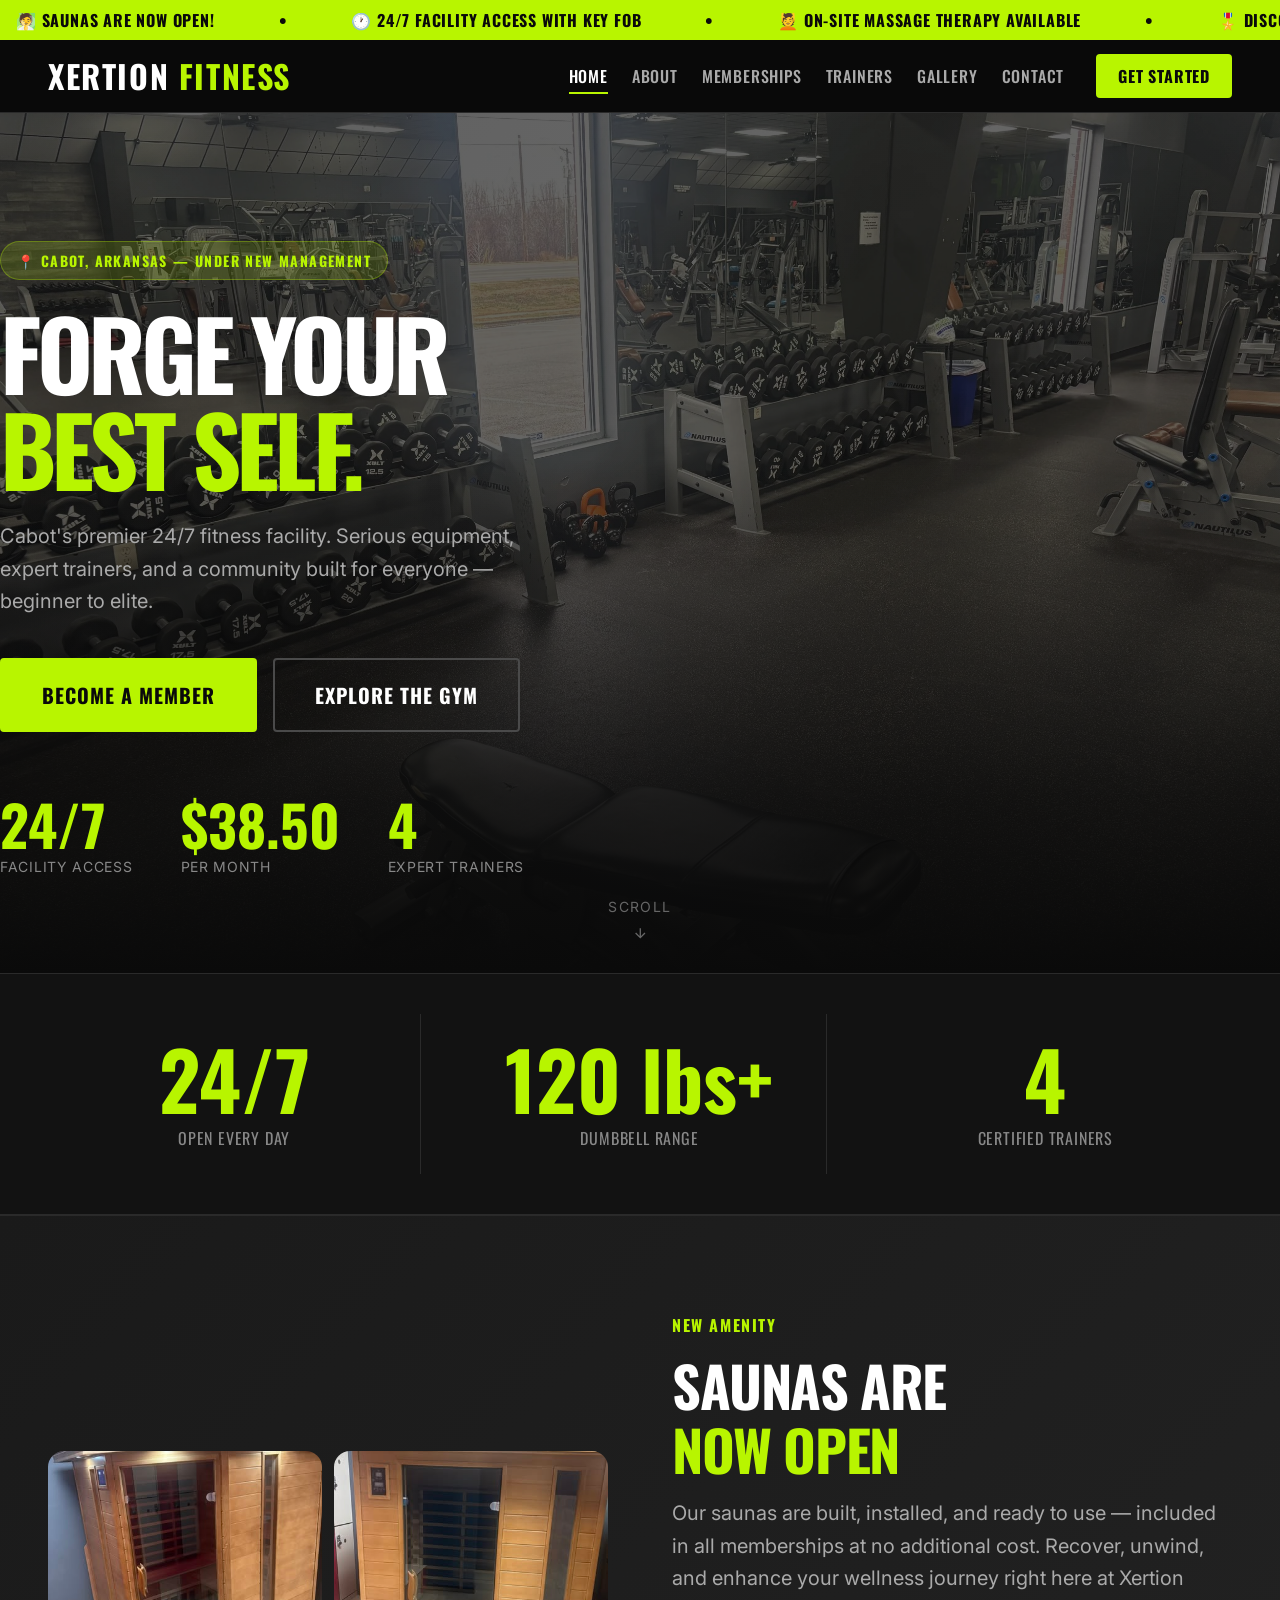
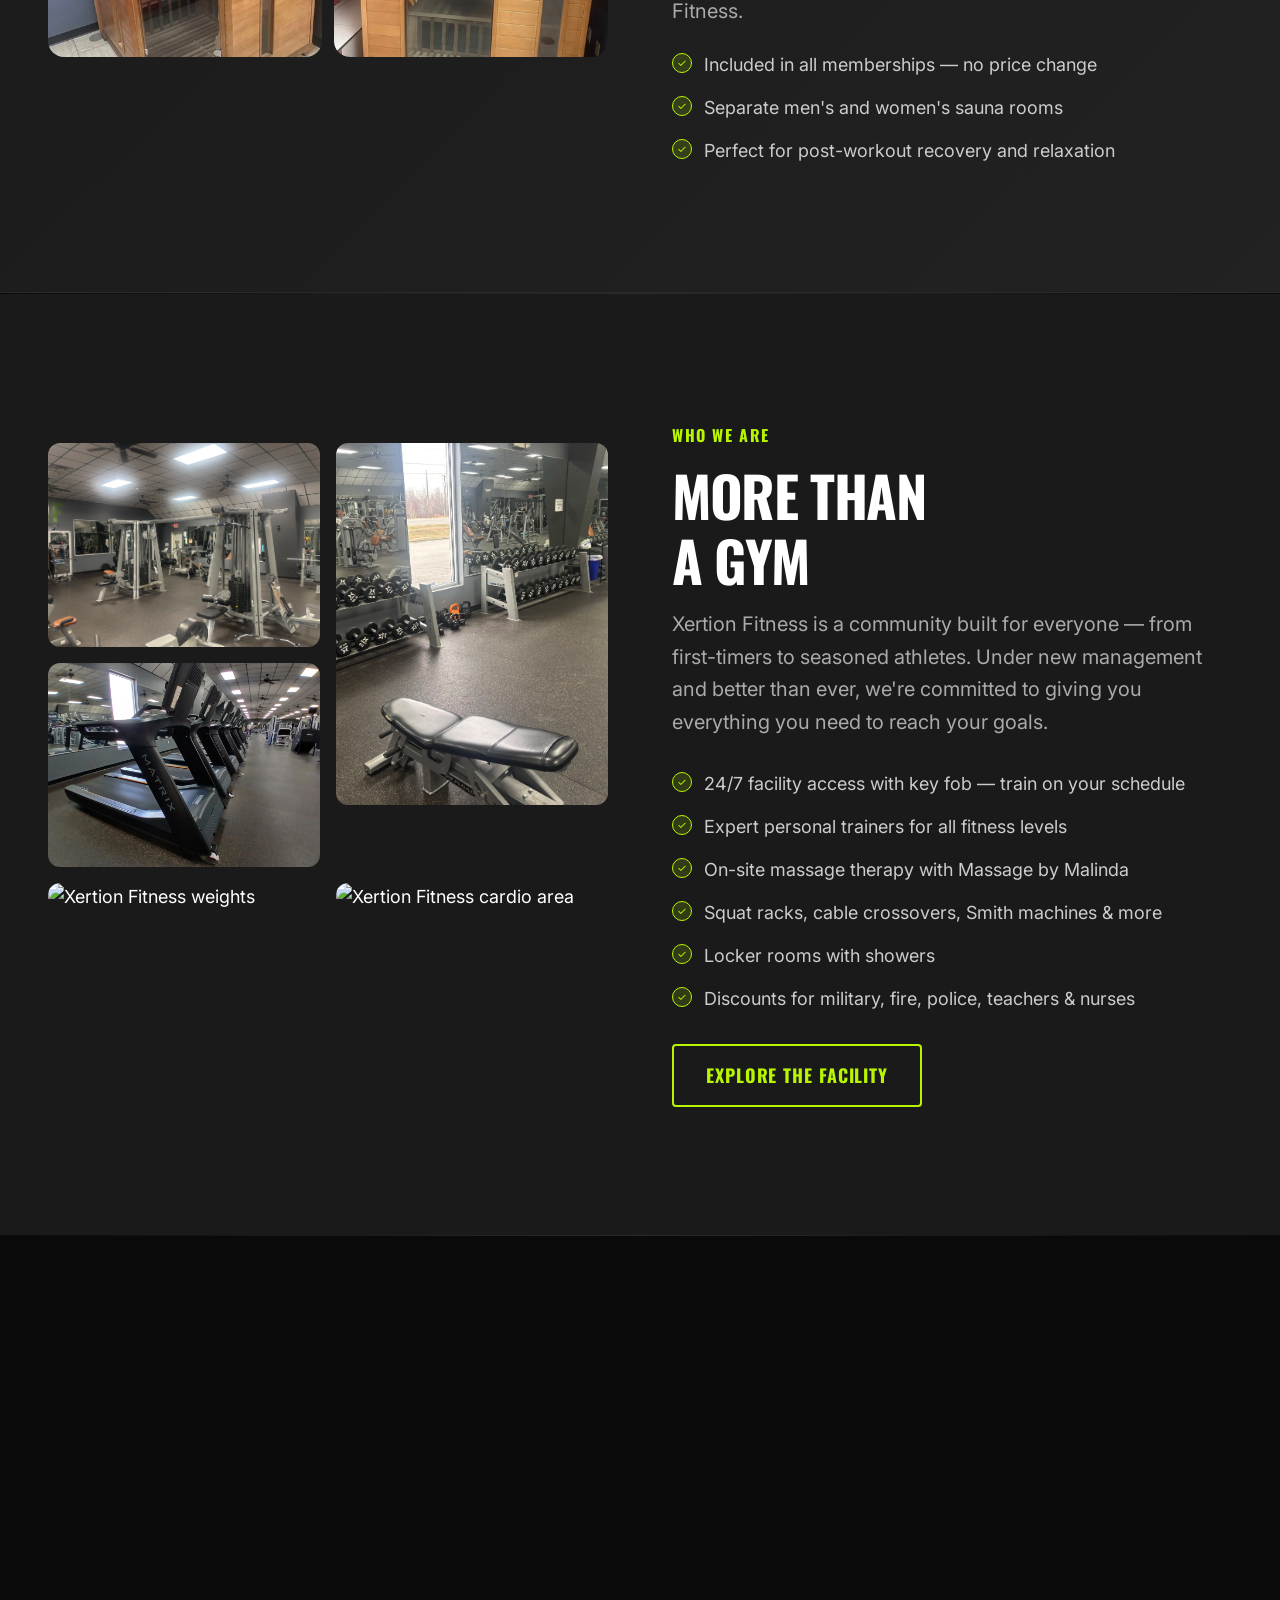
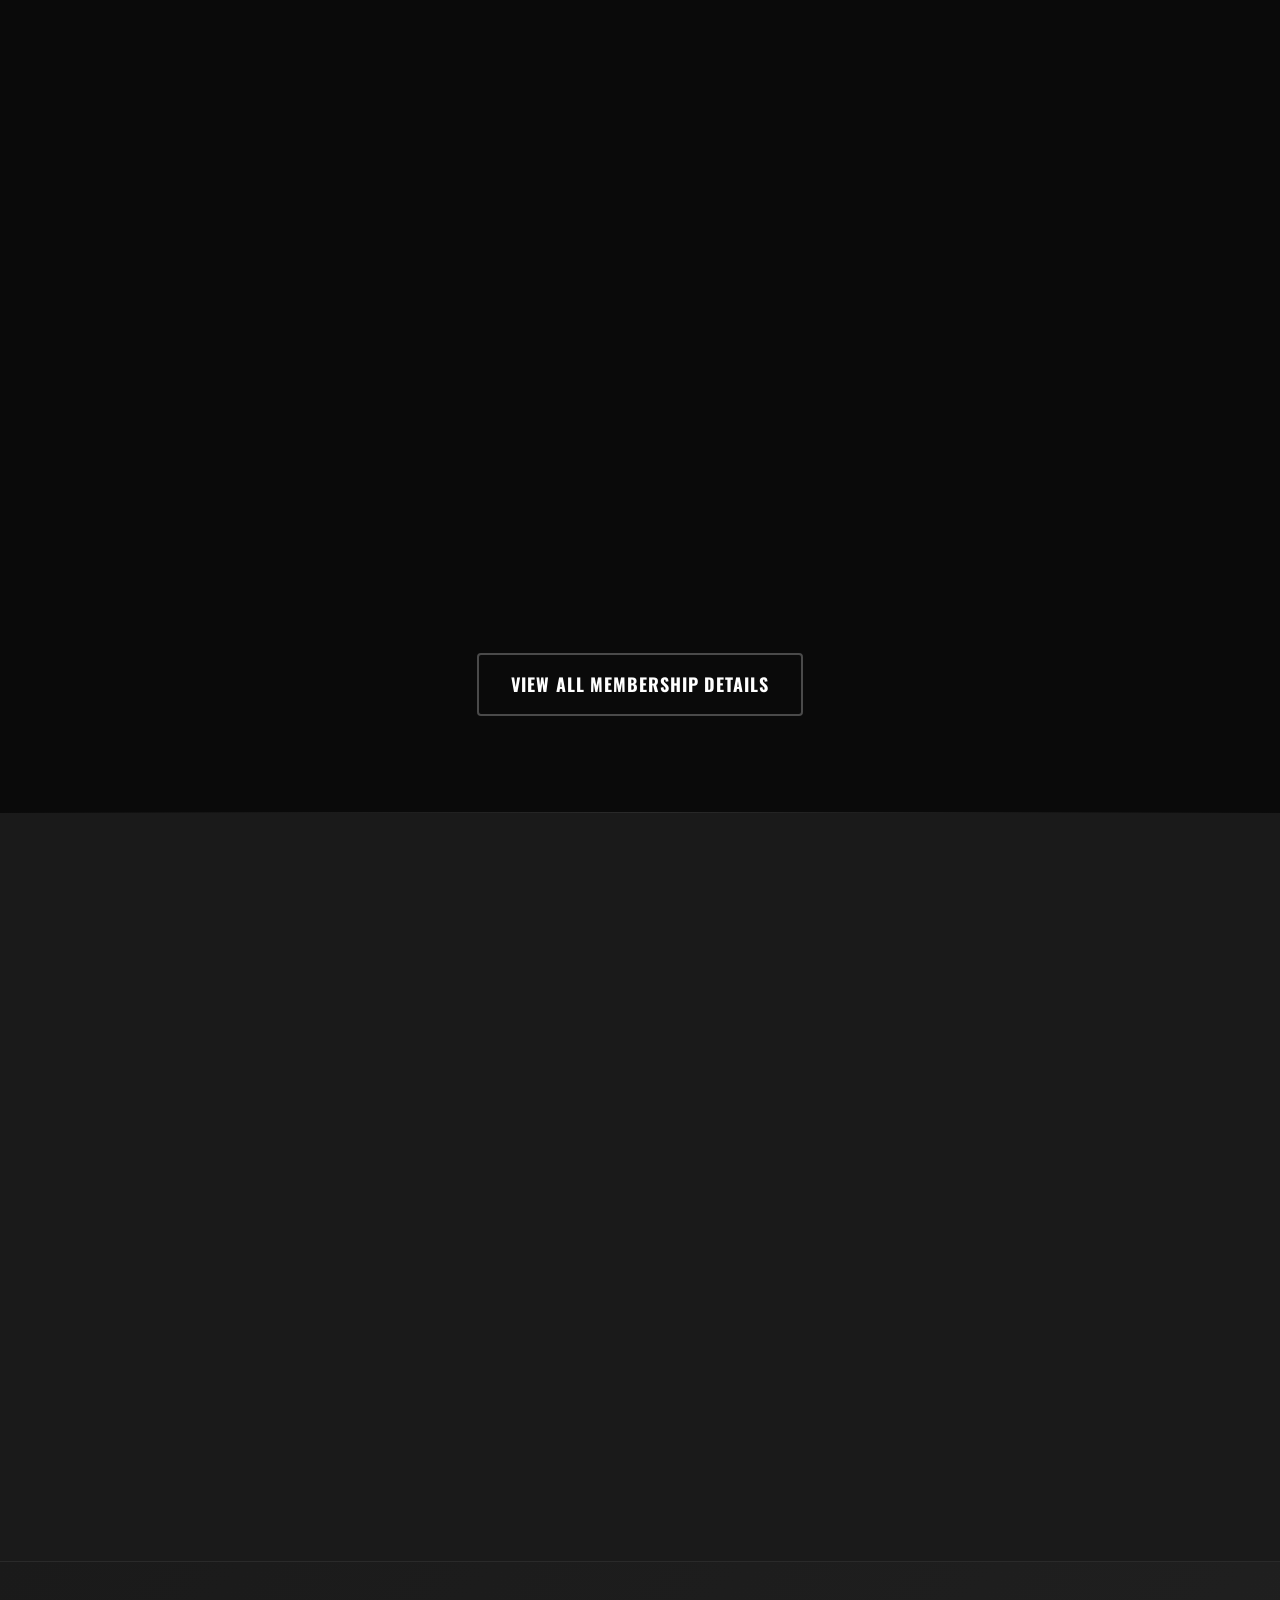
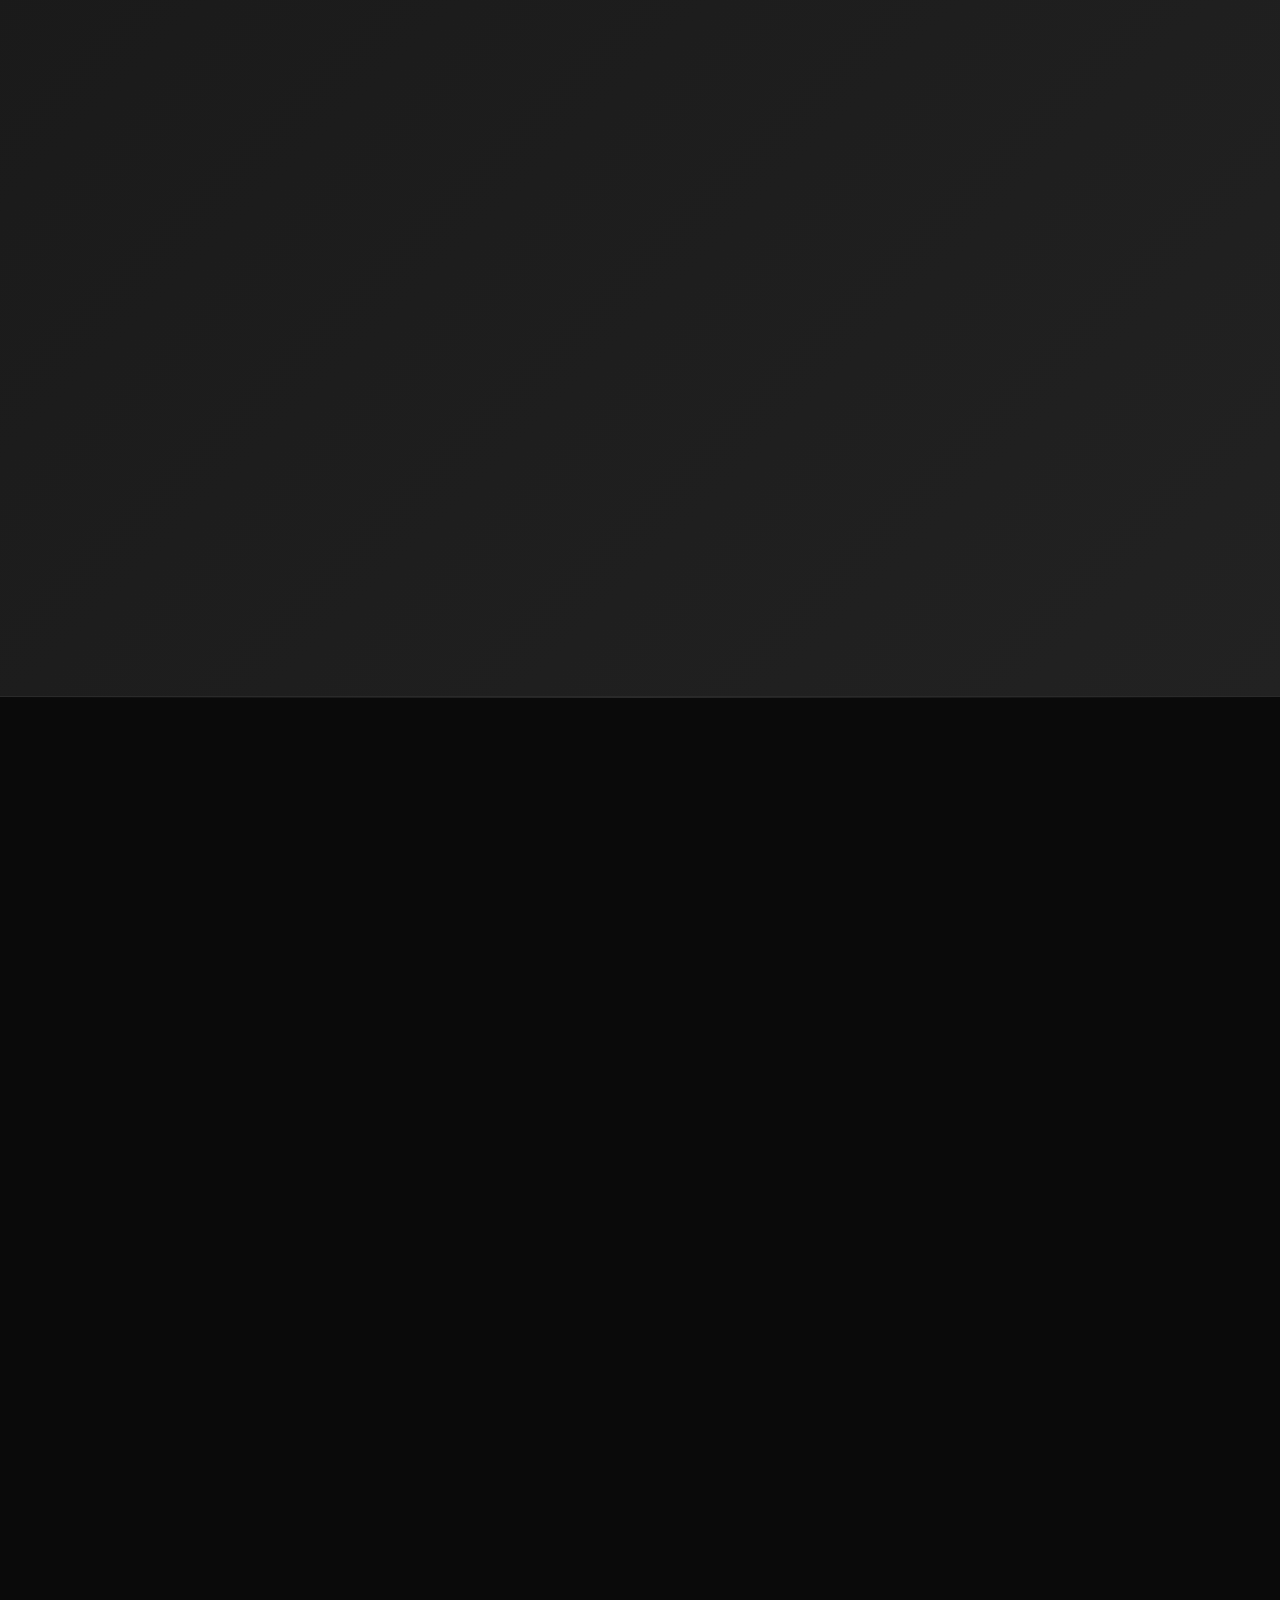
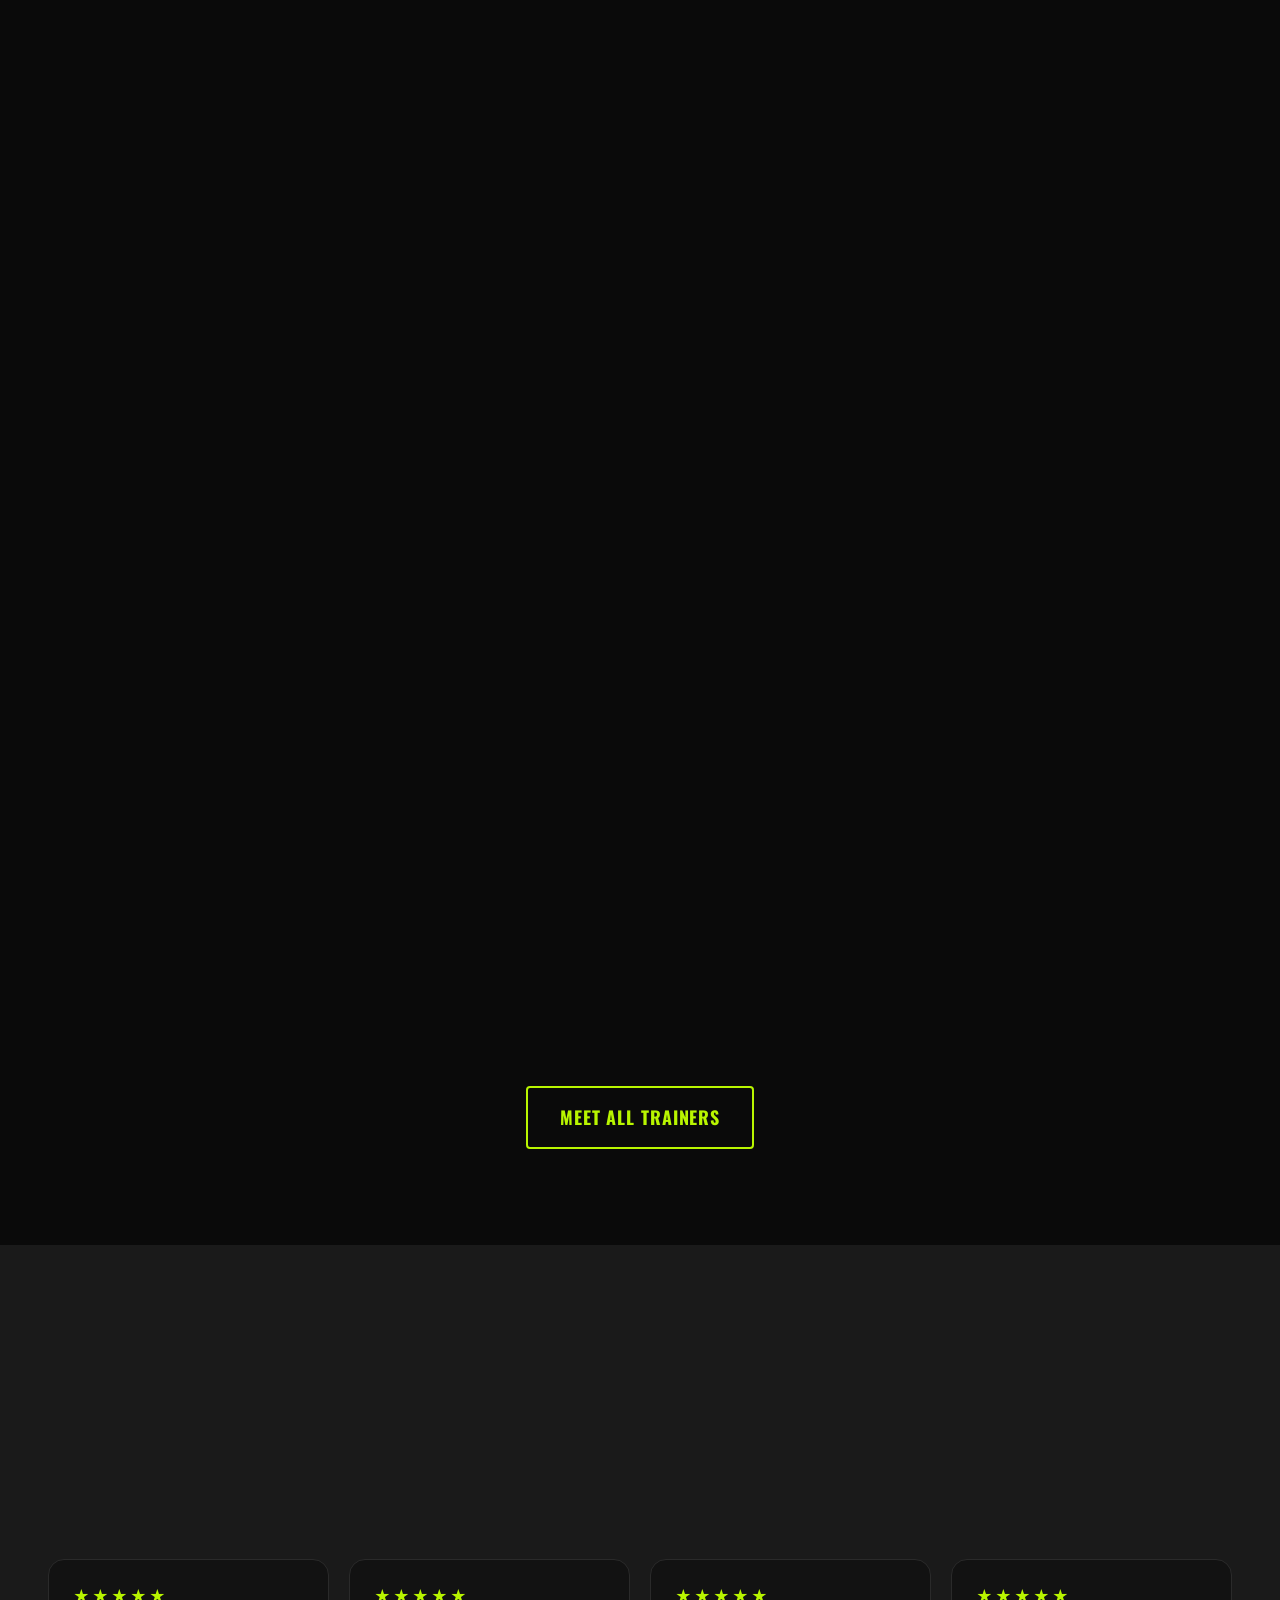
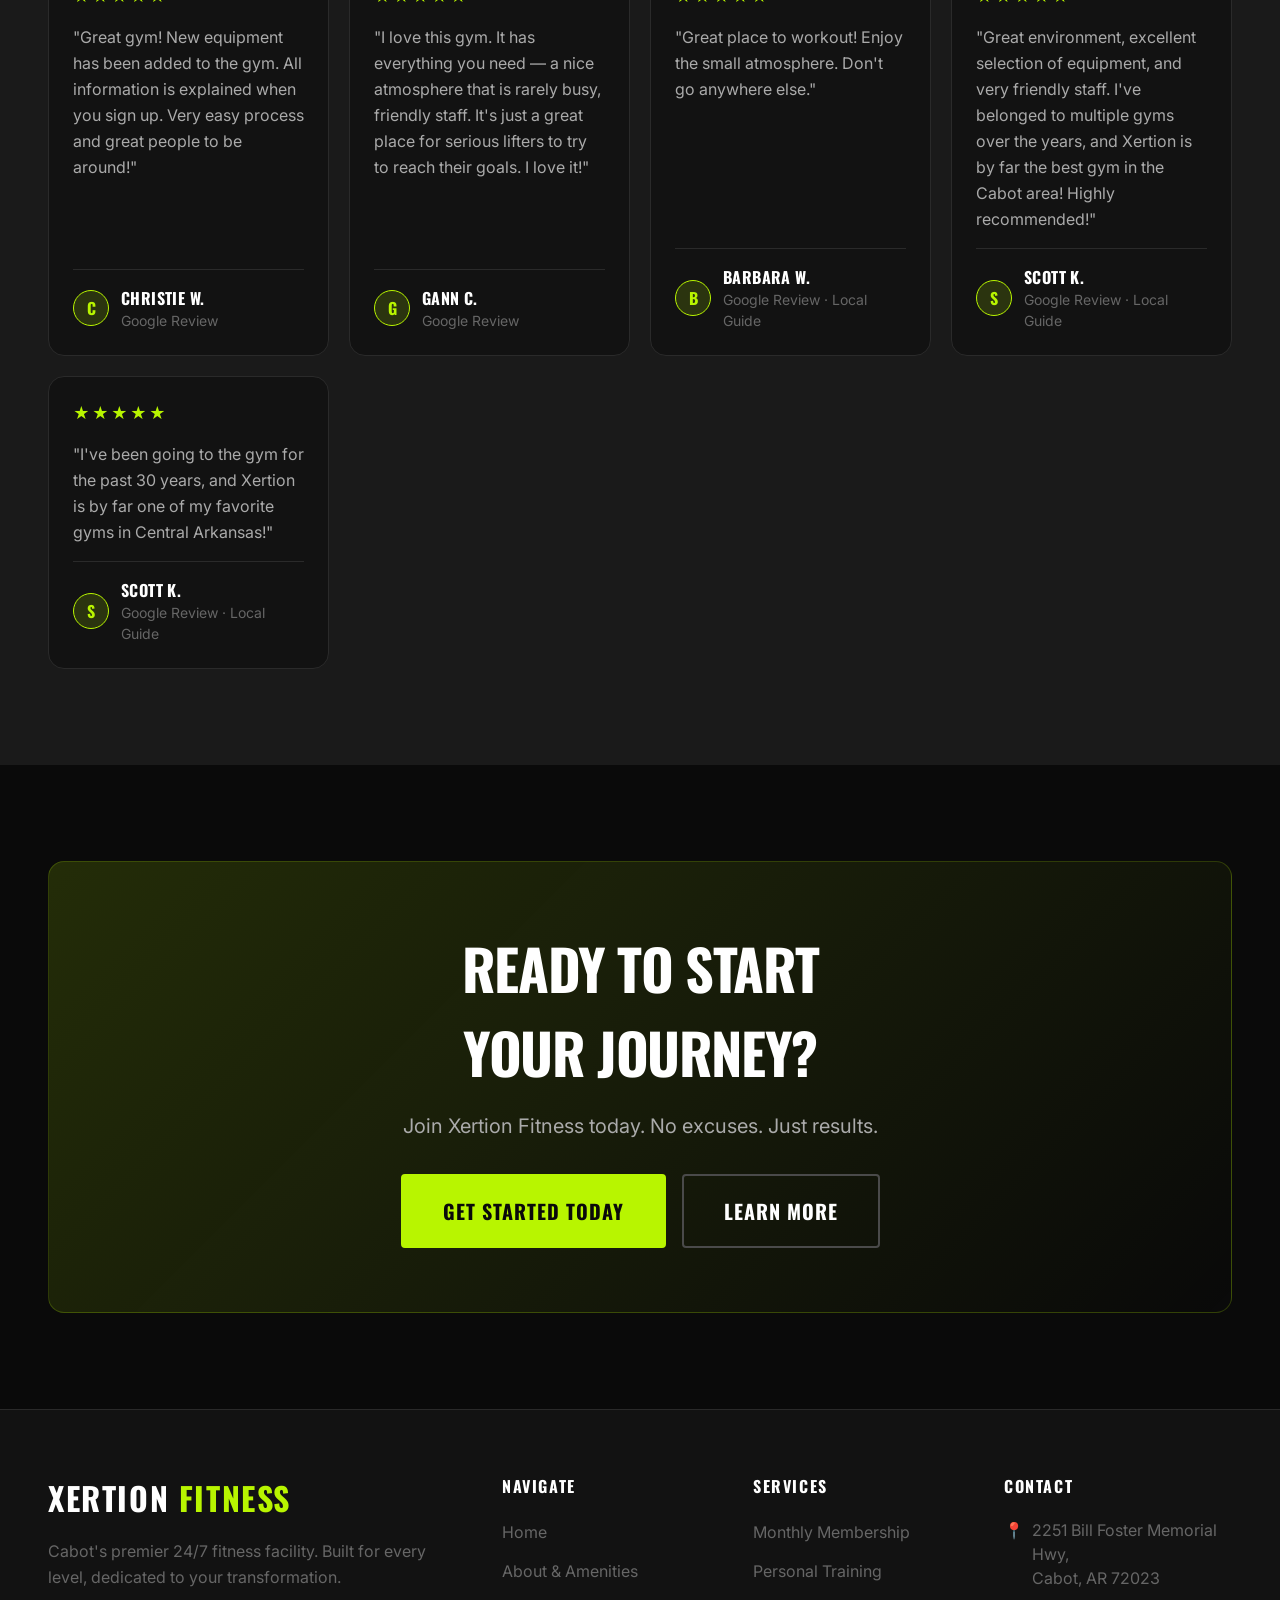
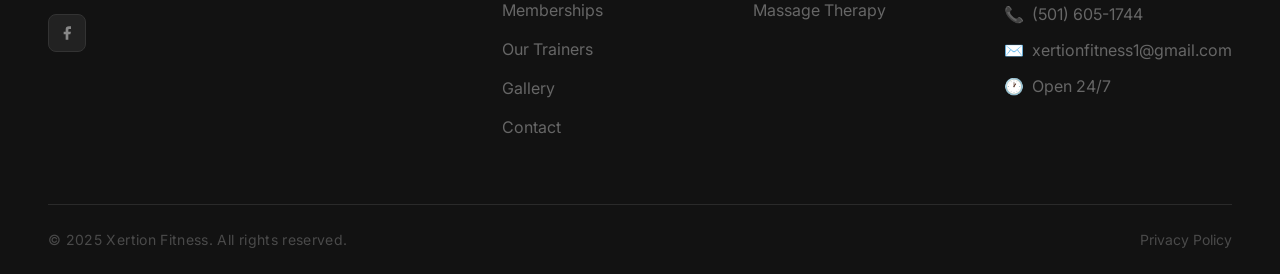
==== commit 5934fa09: "Add saunas are now open — announcement bar, homepage section, gallery photos - Updated announcement " ====
--- a/index.html
+++ b/index.html
@@ -12,7 +12,7 @@
   <!-- Announcement Bar -->
   <div class="announcement-bar">
     <div class="announcement-bar__track">
-      <span>💪 Saunas Coming Soon</span>
+      <span>🧖 Saunas Are Now Open!</span>
       <span>•</span>
       <span>🕐 24/7 Facility Access with Key Fob</span>
       <span>•</span>
@@ -20,7 +20,7 @@
       <span>•</span>
       <span>🎖️ Discounts for Military, Fire, Police, Teachers & Nurses</span>
       <span>•</span>
-      <span>💪 Saunas Coming Soon</span>
+      <span>🧖 Saunas Are Now Open!</span>
       <span>•</span>
       <span>🕐 24/7 Facility Access with Key Fob</span>
       <span>•</span>
@@ -134,6 +134,48 @@
       </div>
     </div>
 
+    <!-- Saunas Are Now Open -->
+    <section class="section callout-section">
+      <div class="container">
+        <div class="callout-section__inner">
+          <div class="reveal-left">
+            <div style="display:grid;grid-template-columns:1fr 1fr;gap:var(--space-3);">
+              <div class="callout-section__image">
+                <img src="images/sauna-mens-room.jpg" alt="Men's sauna at Xertion Fitness" loading="lazy" />
+              </div>
+              <div class="callout-section__image">
+                <img src="images/sauna-womans-room.jpg" alt="Women's sauna at Xertion Fitness" loading="lazy" />
+              </div>
+            </div>
+          </div>
+          <div class="reveal-right">
+            <span class="eyebrow">New Amenity</span>
+            <h2 class="section-title">Saunas Are<br><span class="accent">Now Open</span></h2>
+            <p class="section-subtitle">
+              Our saunas are built, installed, and ready to use — included in all memberships
+              at no additional cost. Recover, unwind, and enhance your wellness journey right here at Xertion Fitness.
+            </p>
+            <div class="feature-section__checks" style="margin-top: var(--space-6);">
+              <div class="check-item">
+                <span class="check-item__icon">✓</span>
+                Included in all memberships — no price change
+              </div>
+              <div class="check-item">
+                <span class="check-item__icon">✓</span>
+                Separate men's and women's sauna rooms
+              </div>
+              <div class="check-item">
+                <span class="check-item__icon">✓</span>
+                Perfect for post-workout recovery and relaxation
+              </div>
+            </div>
+          </div>
+        </div>
+      </div>
+    </section>
+
+    <div class="divider"></div>
+
     <!-- Who We Are -->
     <section class="section section--lg feature-section">
       <div class="container">
--- a/style.css
+++ b/style.css
@@ -250,23 +250,24 @@
 }
 
 .announcement-bar__track {
-  display: flex;
+  display: inline-flex;
   gap: var(--space-16);
   animation: marquee 30s linear infinite;
   white-space: nowrap;
 }
 
+.announcement-bar__track span { flex-shrink: 0; }
+
 @media (max-width: 768px) {
   .announcement-bar__track {
-    animation-duration: 20s;
+    animation-duration: 18s;
+    gap: var(--space-8);
   }
 }
-
-.announcement-bar__track span { flex-shrink: 0; }
 
 @keyframes marquee {
   from { transform: translateX(0); }
-  to   { transform: translateX(-50%); }
+  to   { transform: translateX(var(--marquee-offset, -50%)); }
 }
 
 /* ─── Header / Nav ───────────────────────────────────────── */
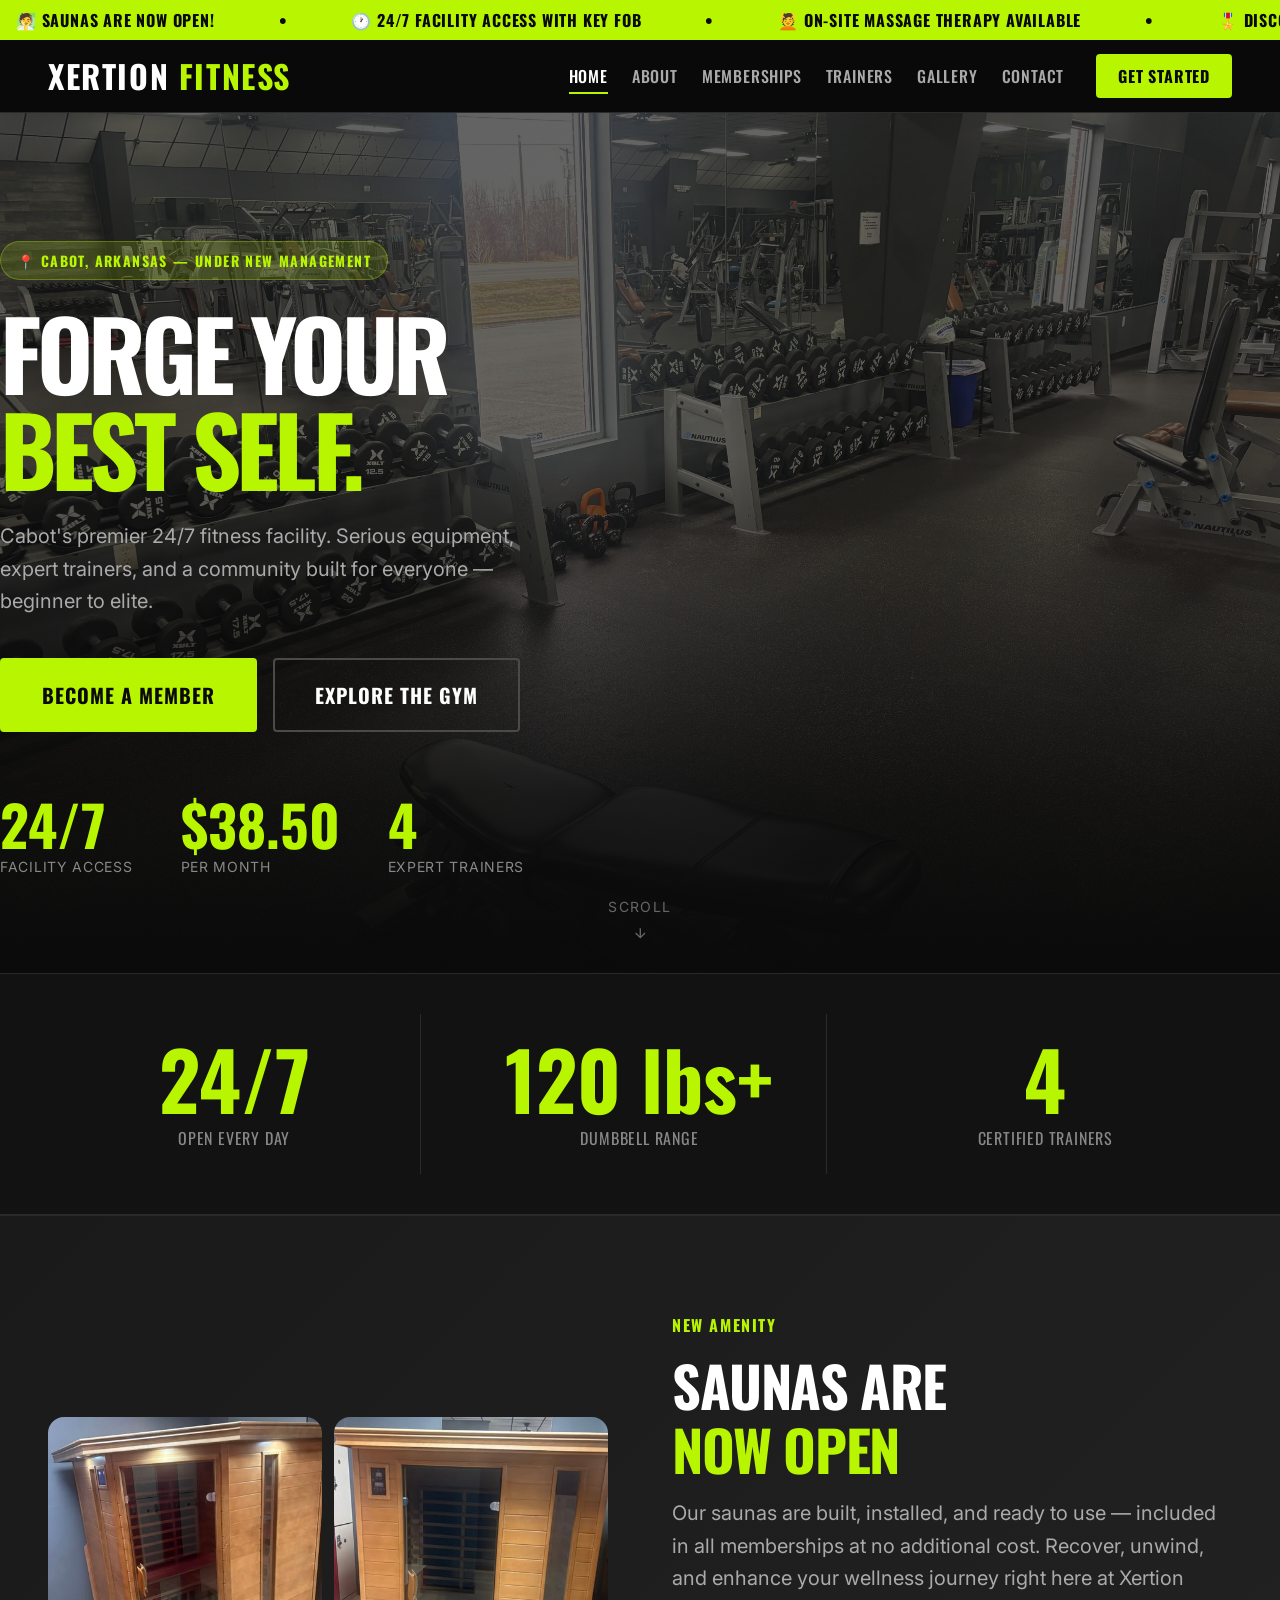
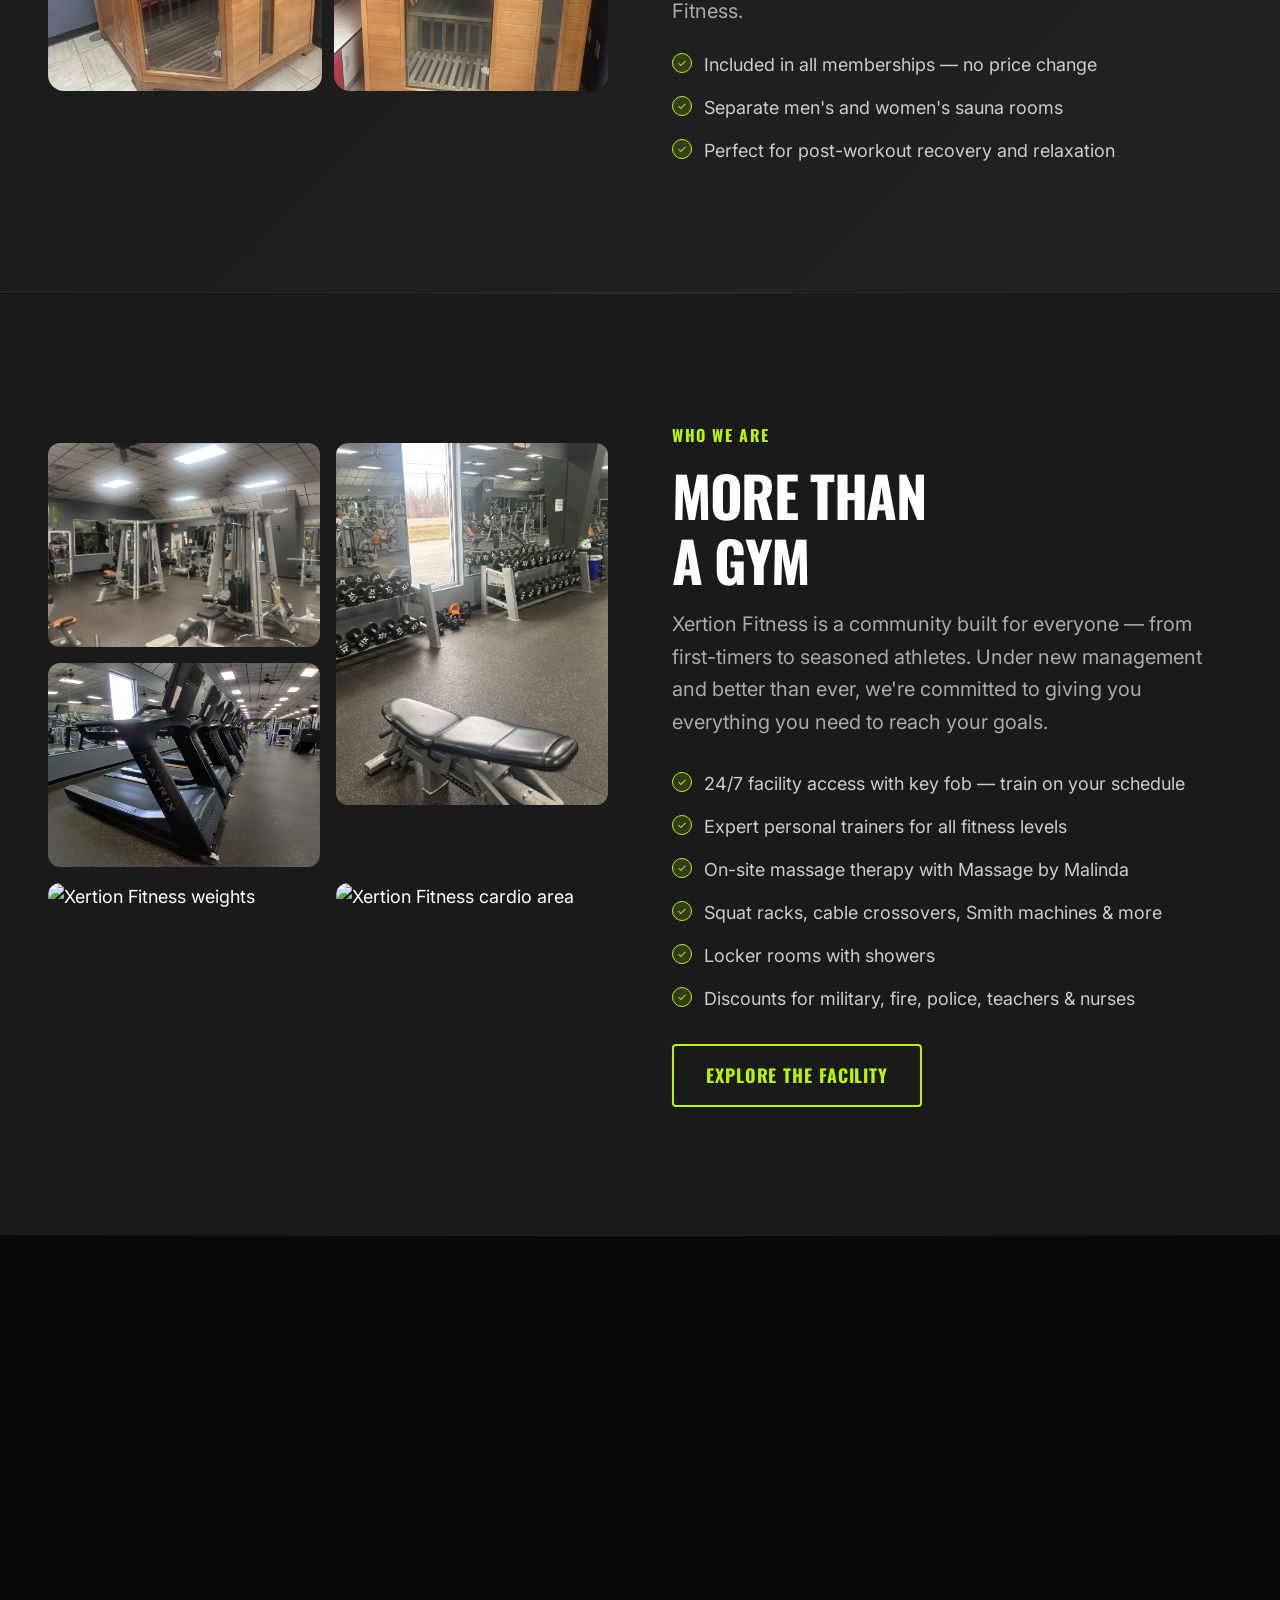
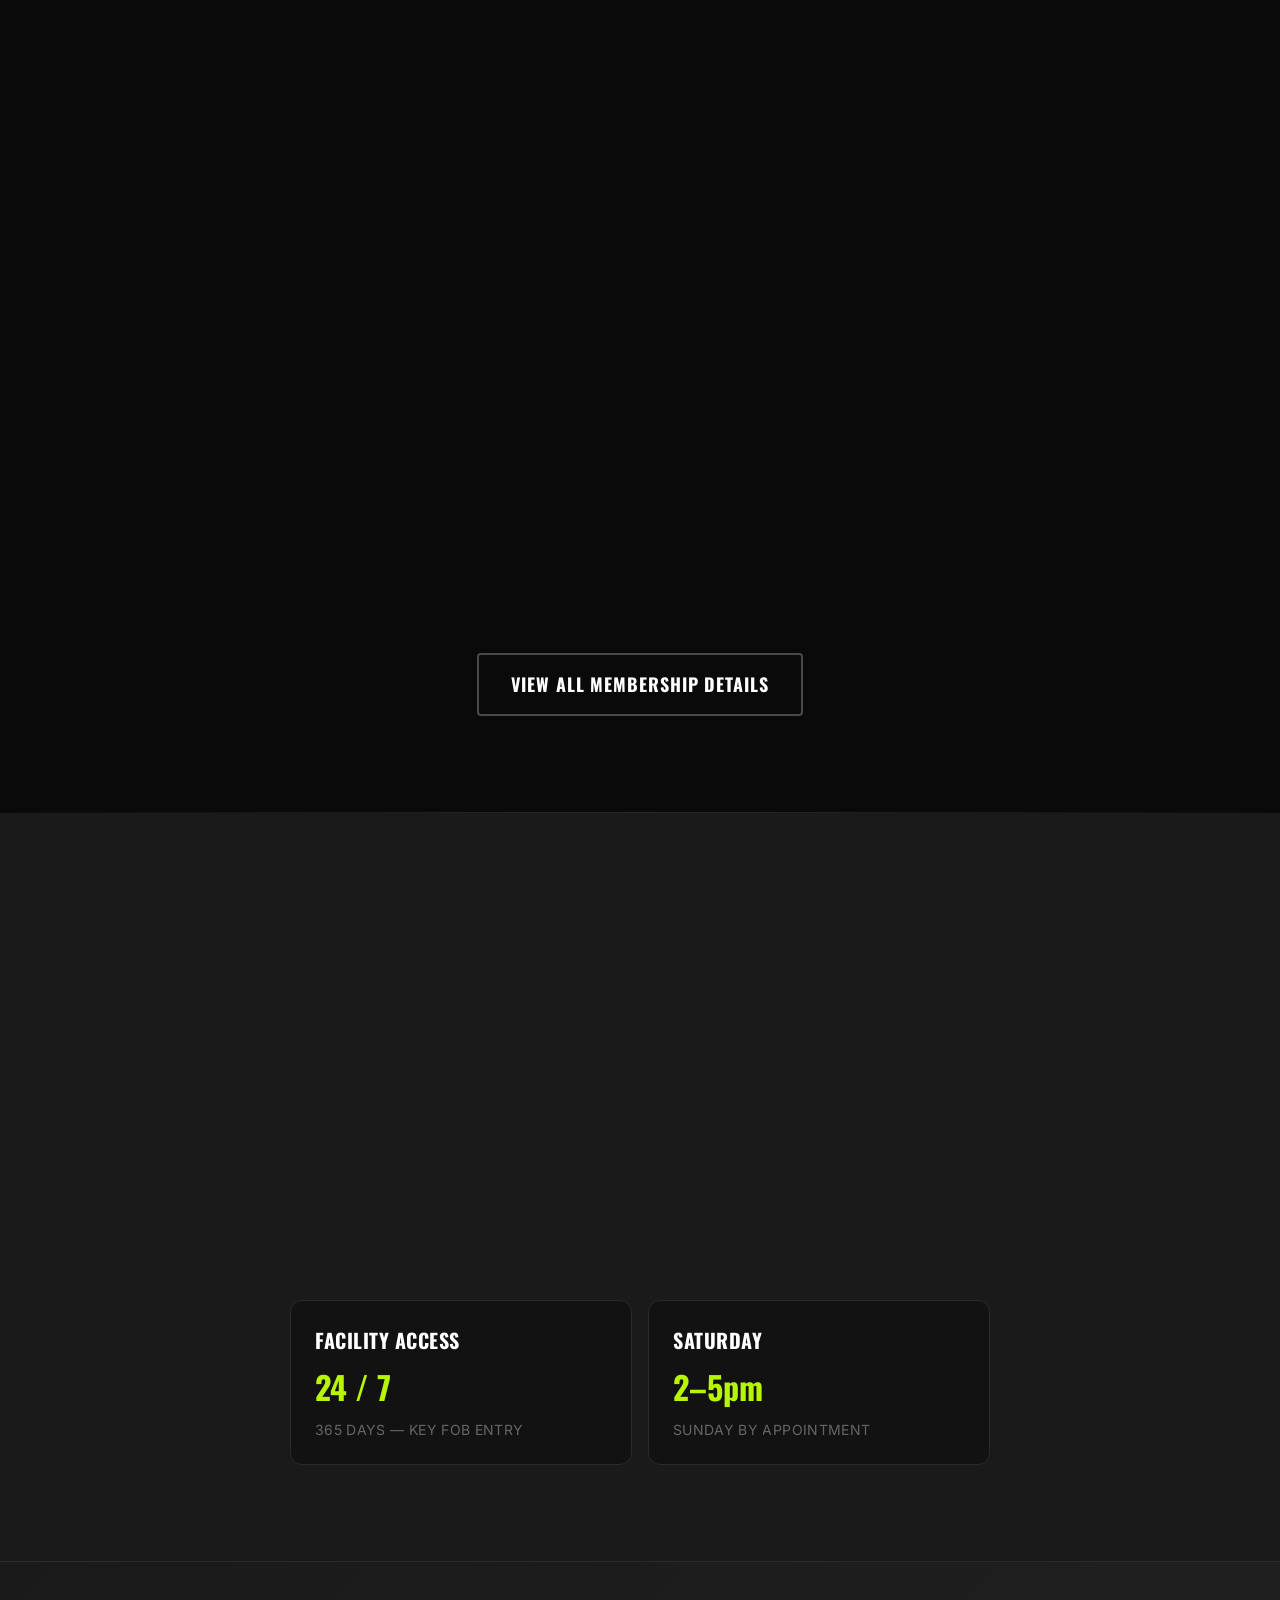
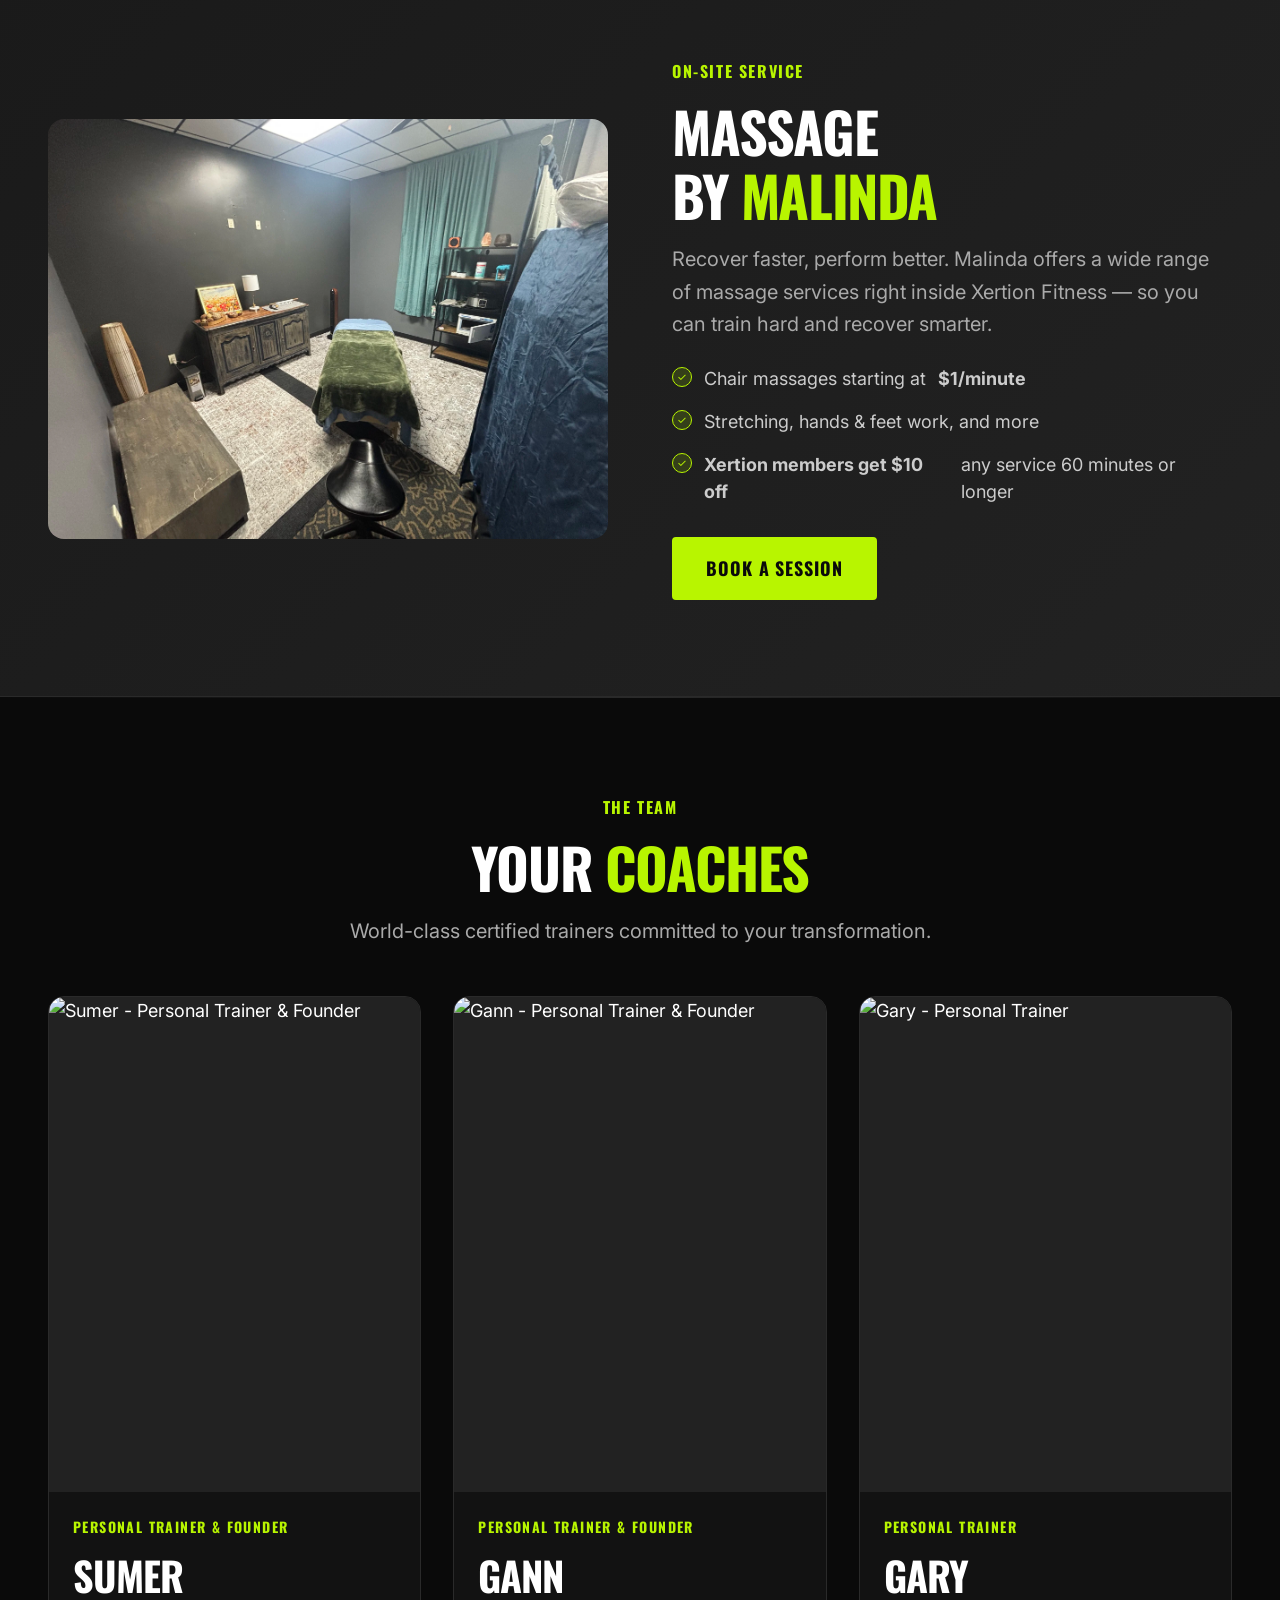
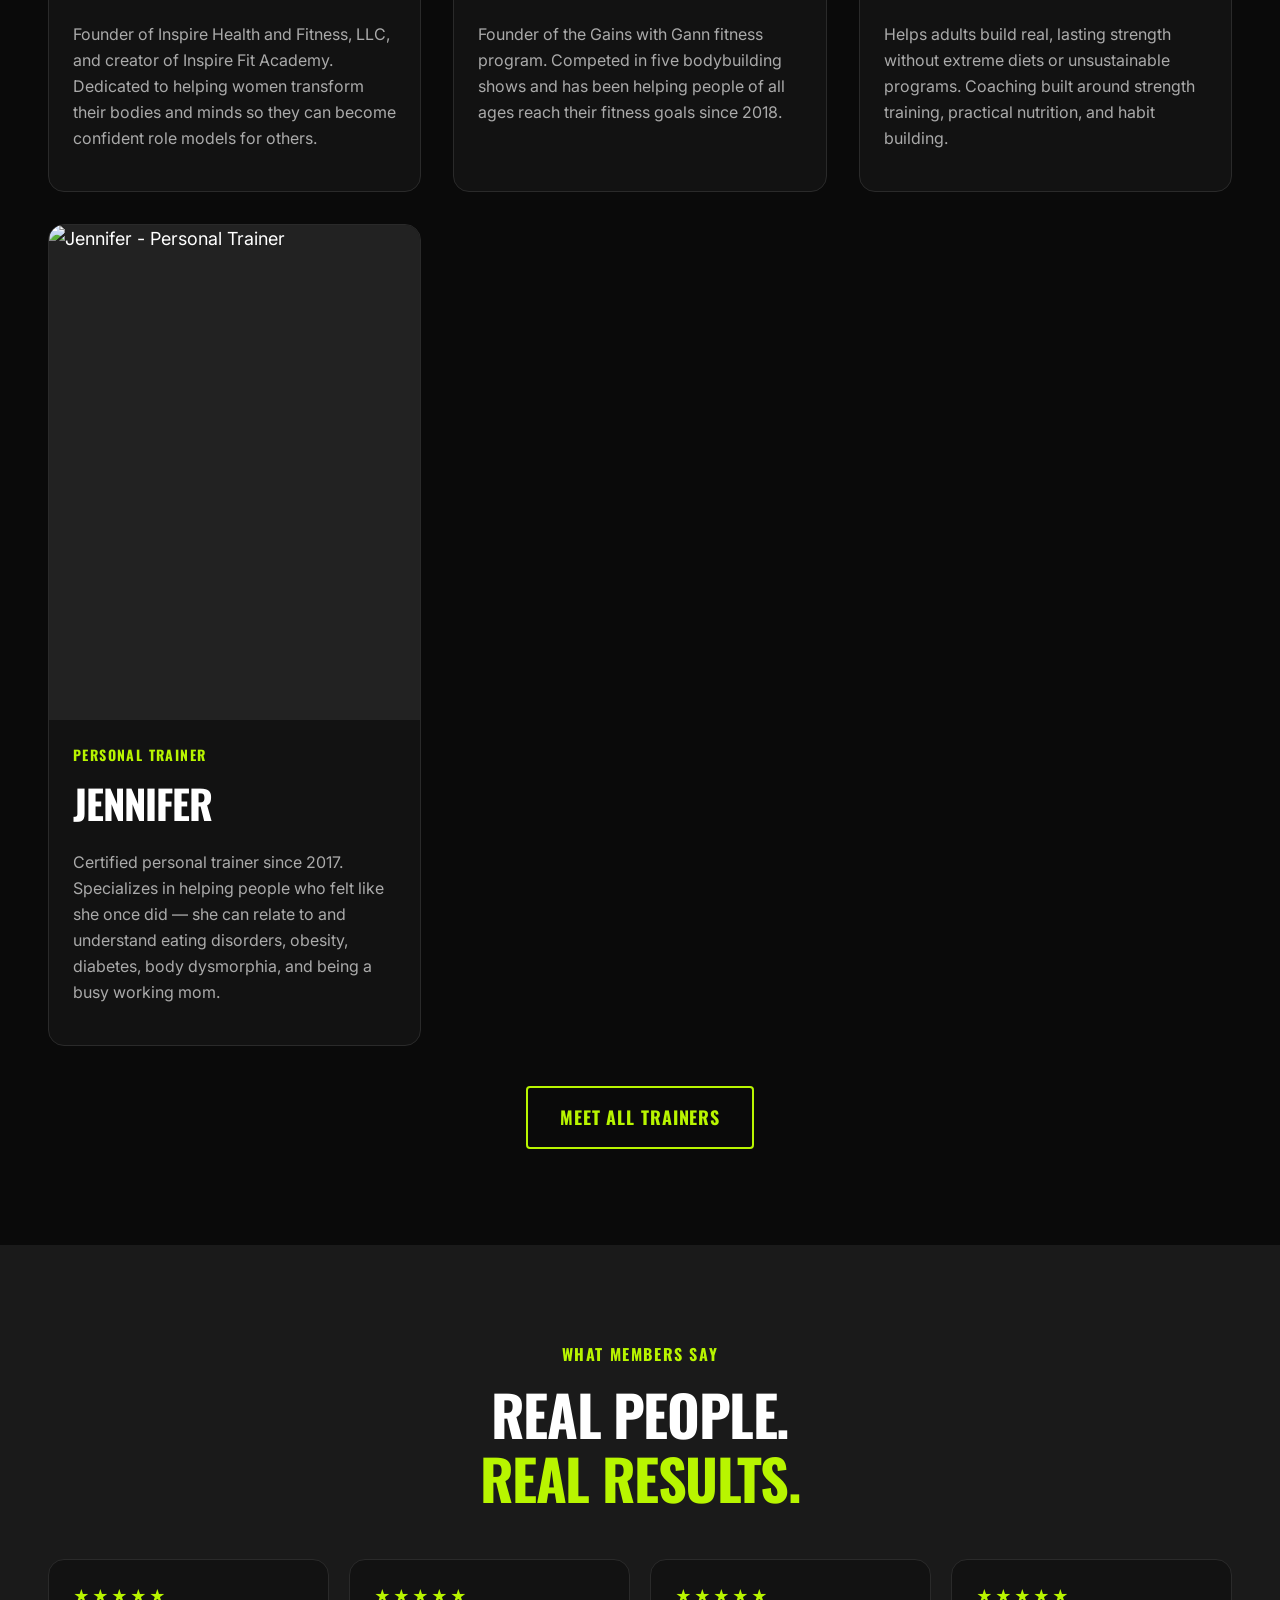
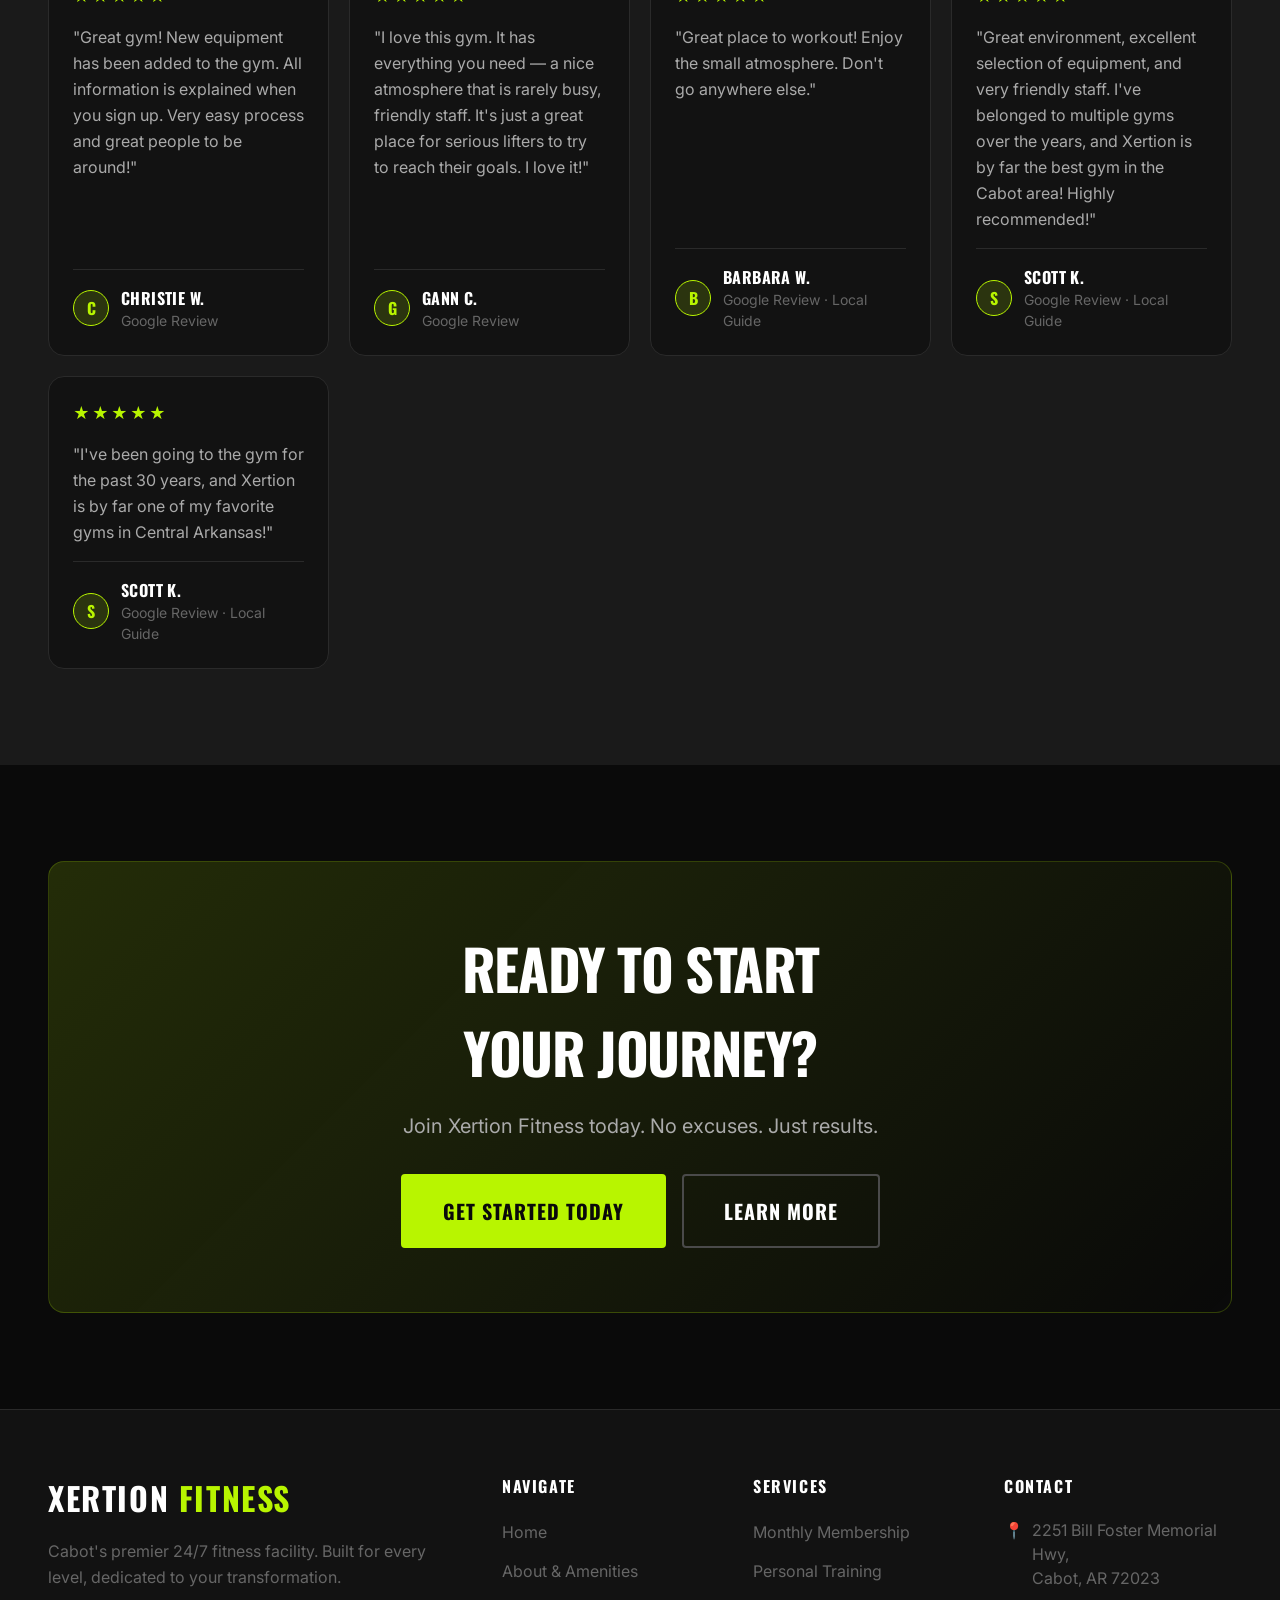
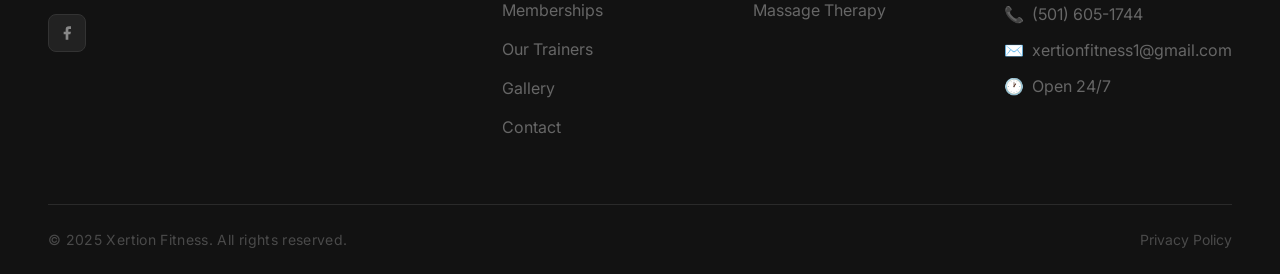
==== commit d6a44963: "Fix sauna image crop — square aspect ratio shows full cabin Co-Authored-By: Claude Sonnet 4.6 <norep" ====
--- a/index.html
+++ b/index.html
@@ -140,10 +140,10 @@
         <div class="callout-section__inner">
           <div class="reveal-left">
             <div style="display:grid;grid-template-columns:1fr 1fr;gap:var(--space-3);">
-              <div class="callout-section__image">
+              <div class="callout-section__image" style="aspect-ratio:1/1;">
                 <img src="images/sauna-mens-room.jpg" alt="Men's sauna at Xertion Fitness" loading="lazy" />
               </div>
-              <div class="callout-section__image">
+              <div class="callout-section__image" style="aspect-ratio:1/1;">
                 <img src="images/sauna-womans-room.jpg" alt="Women's sauna at Xertion Fitness" loading="lazy" />
               </div>
             </div>
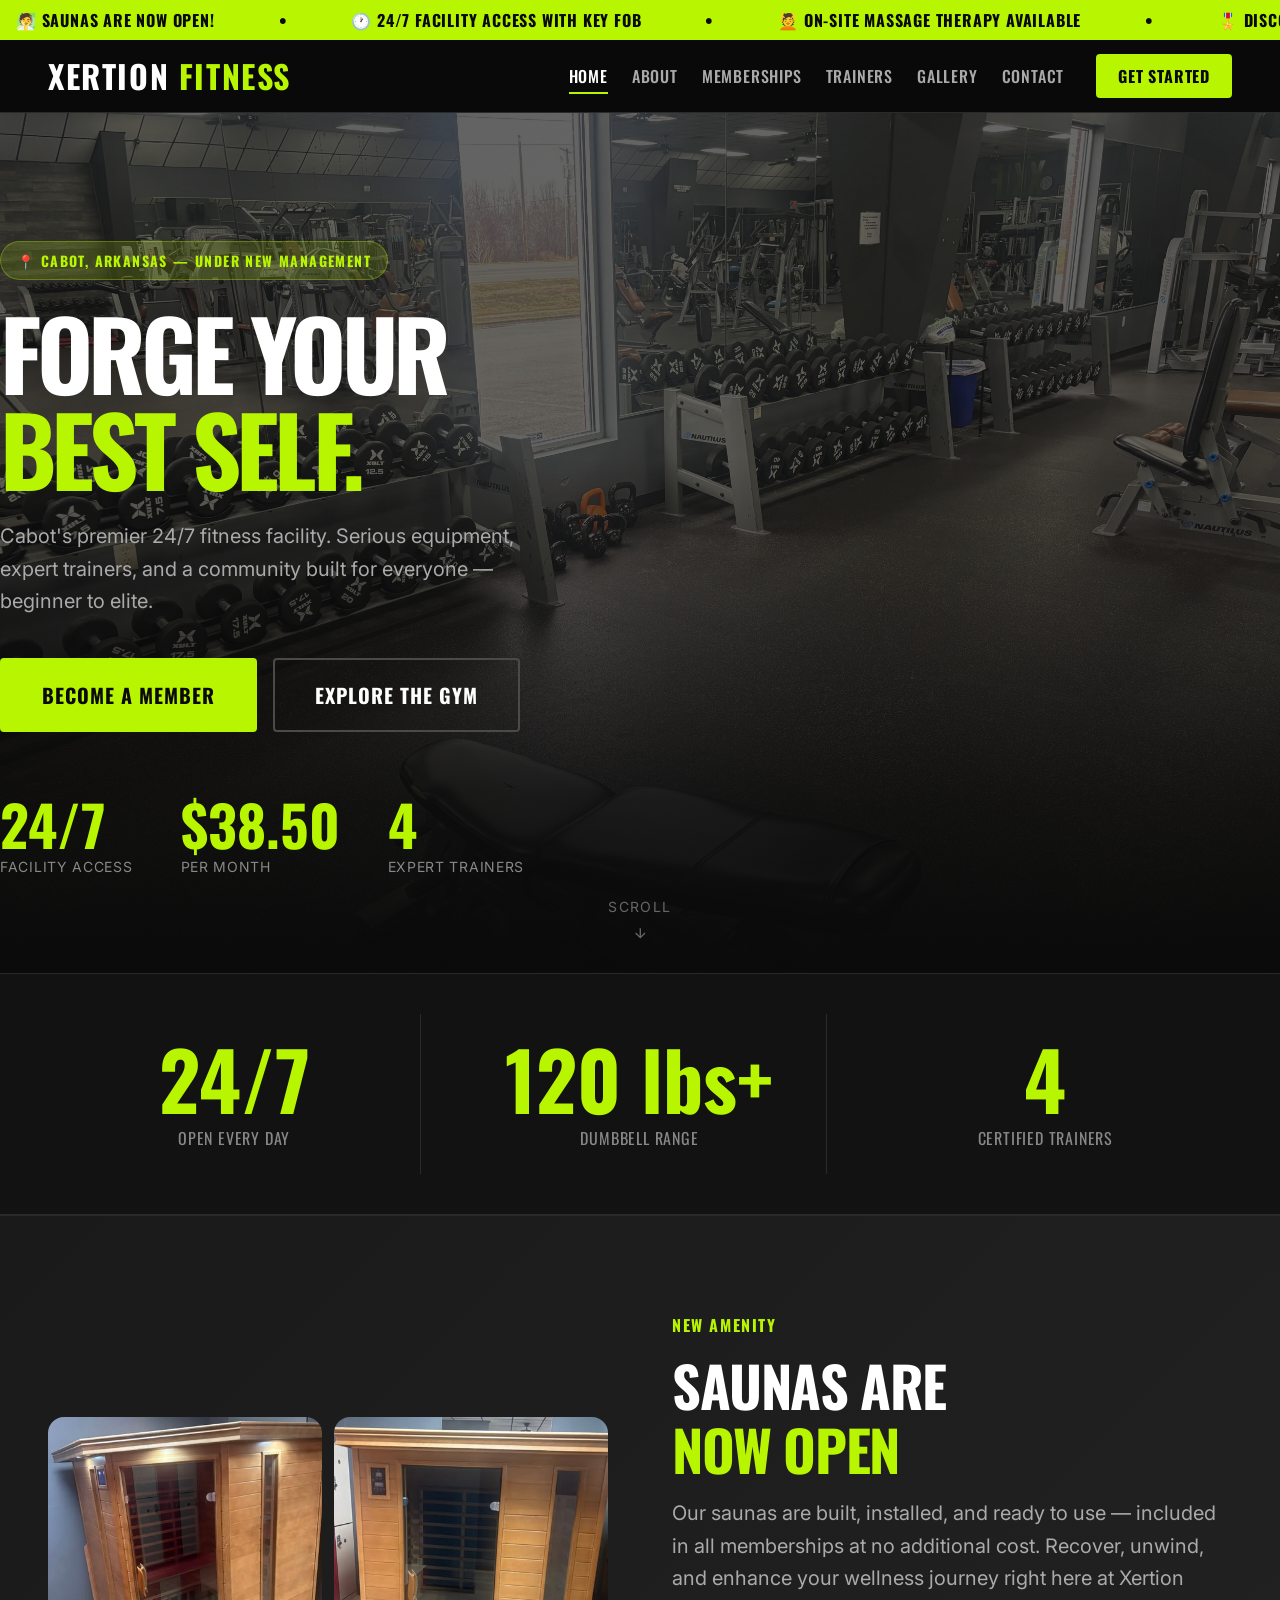
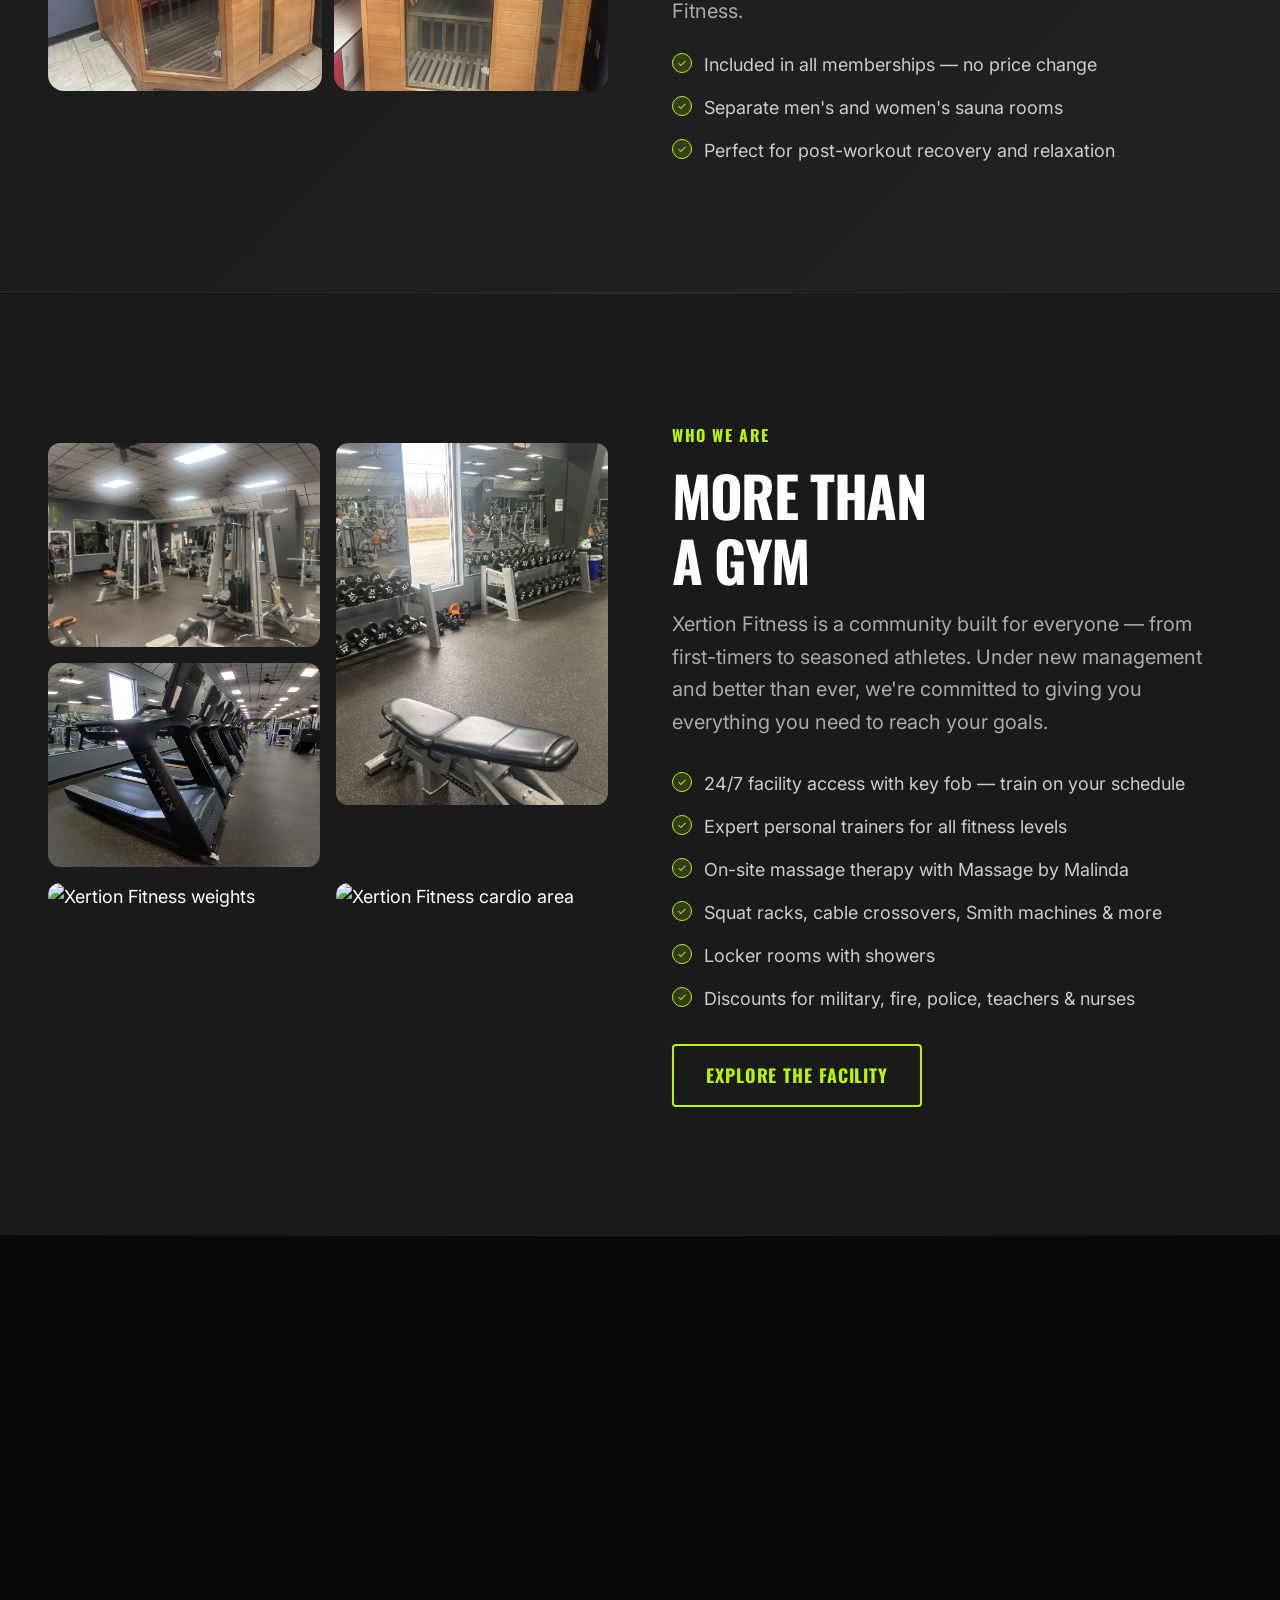
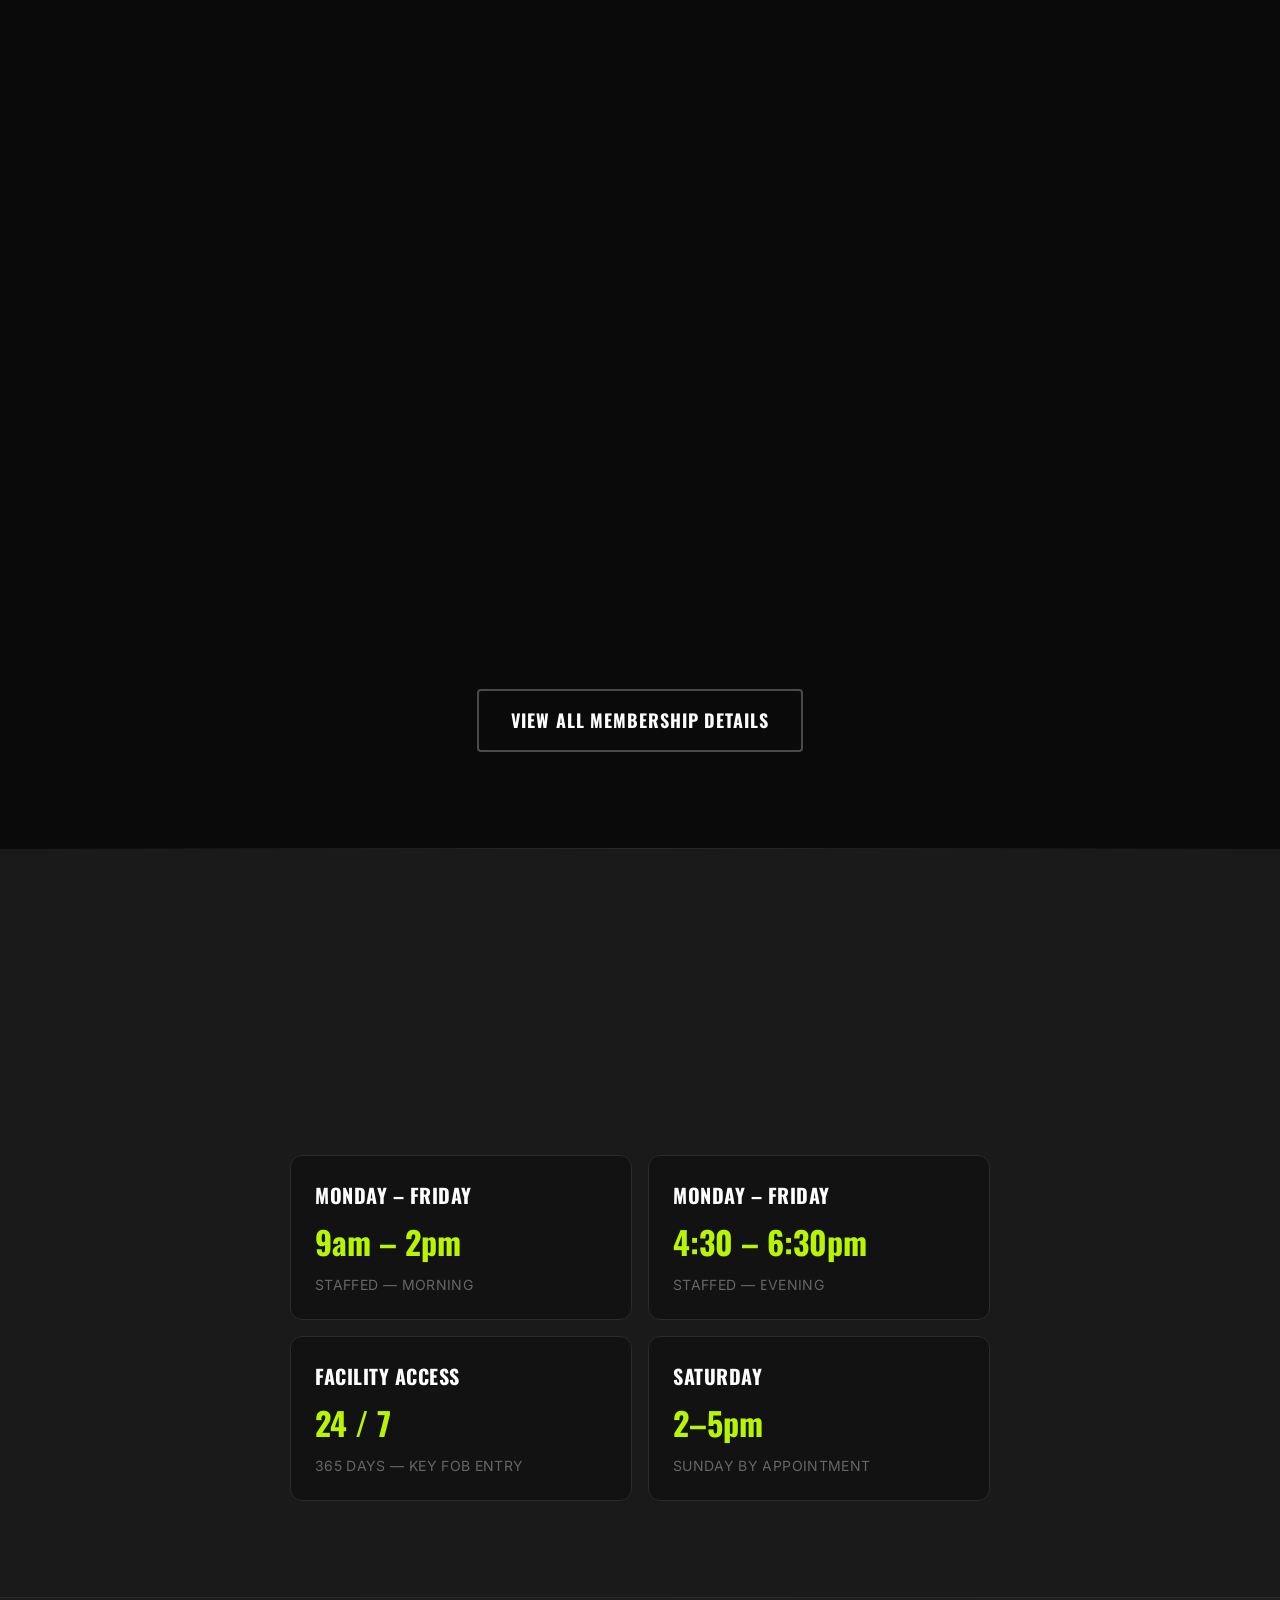
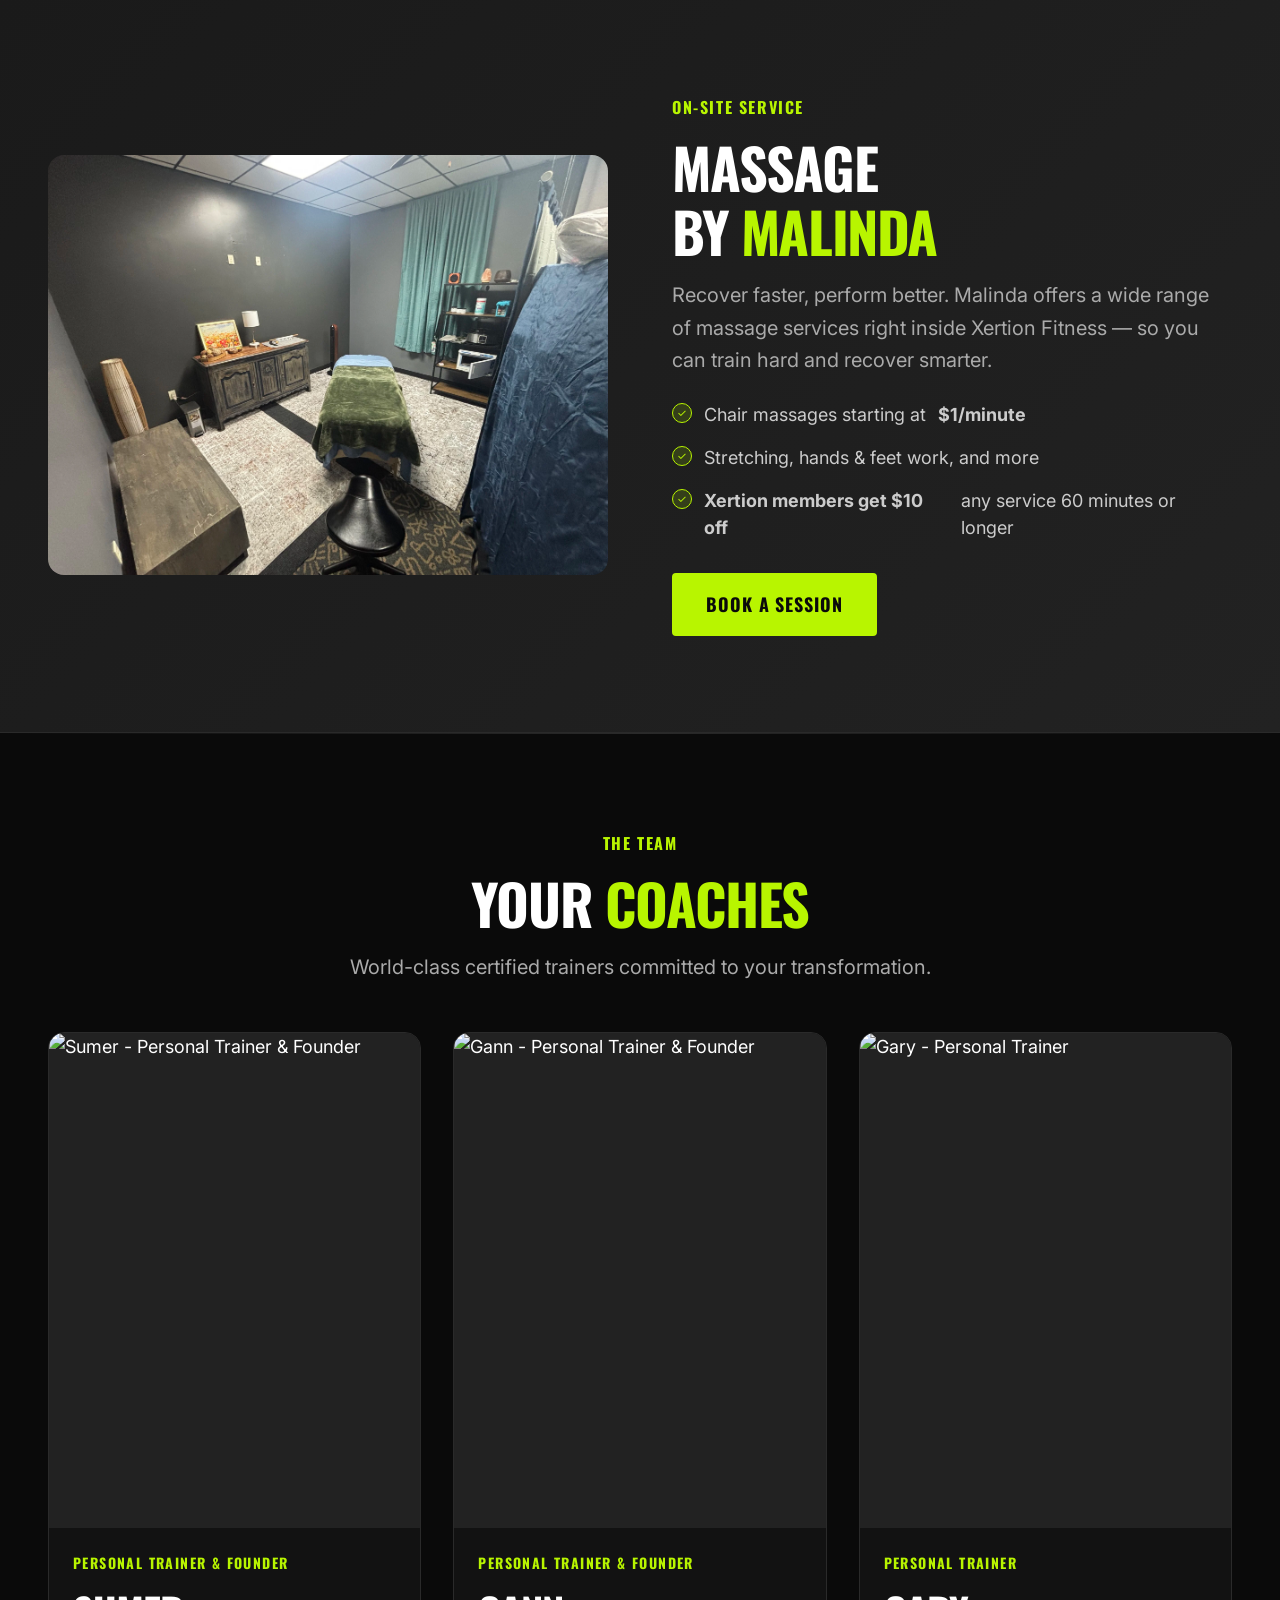
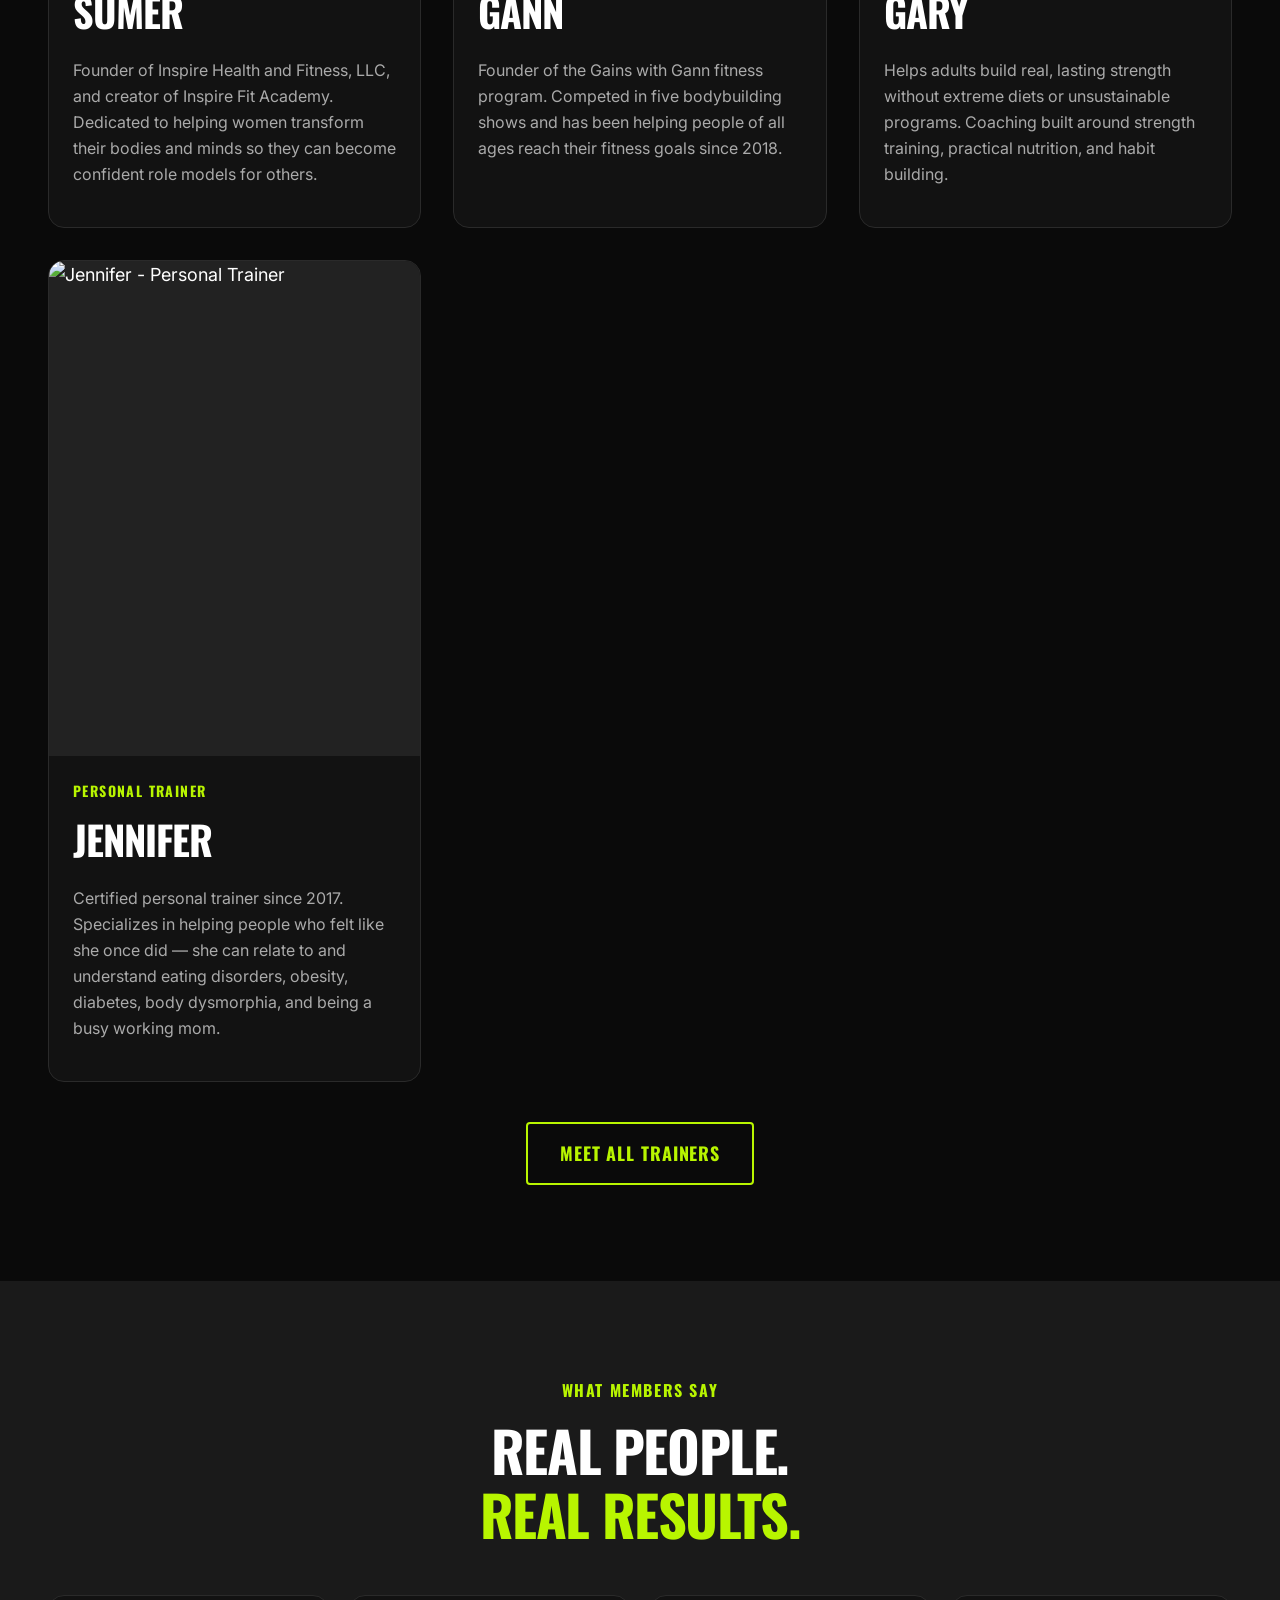
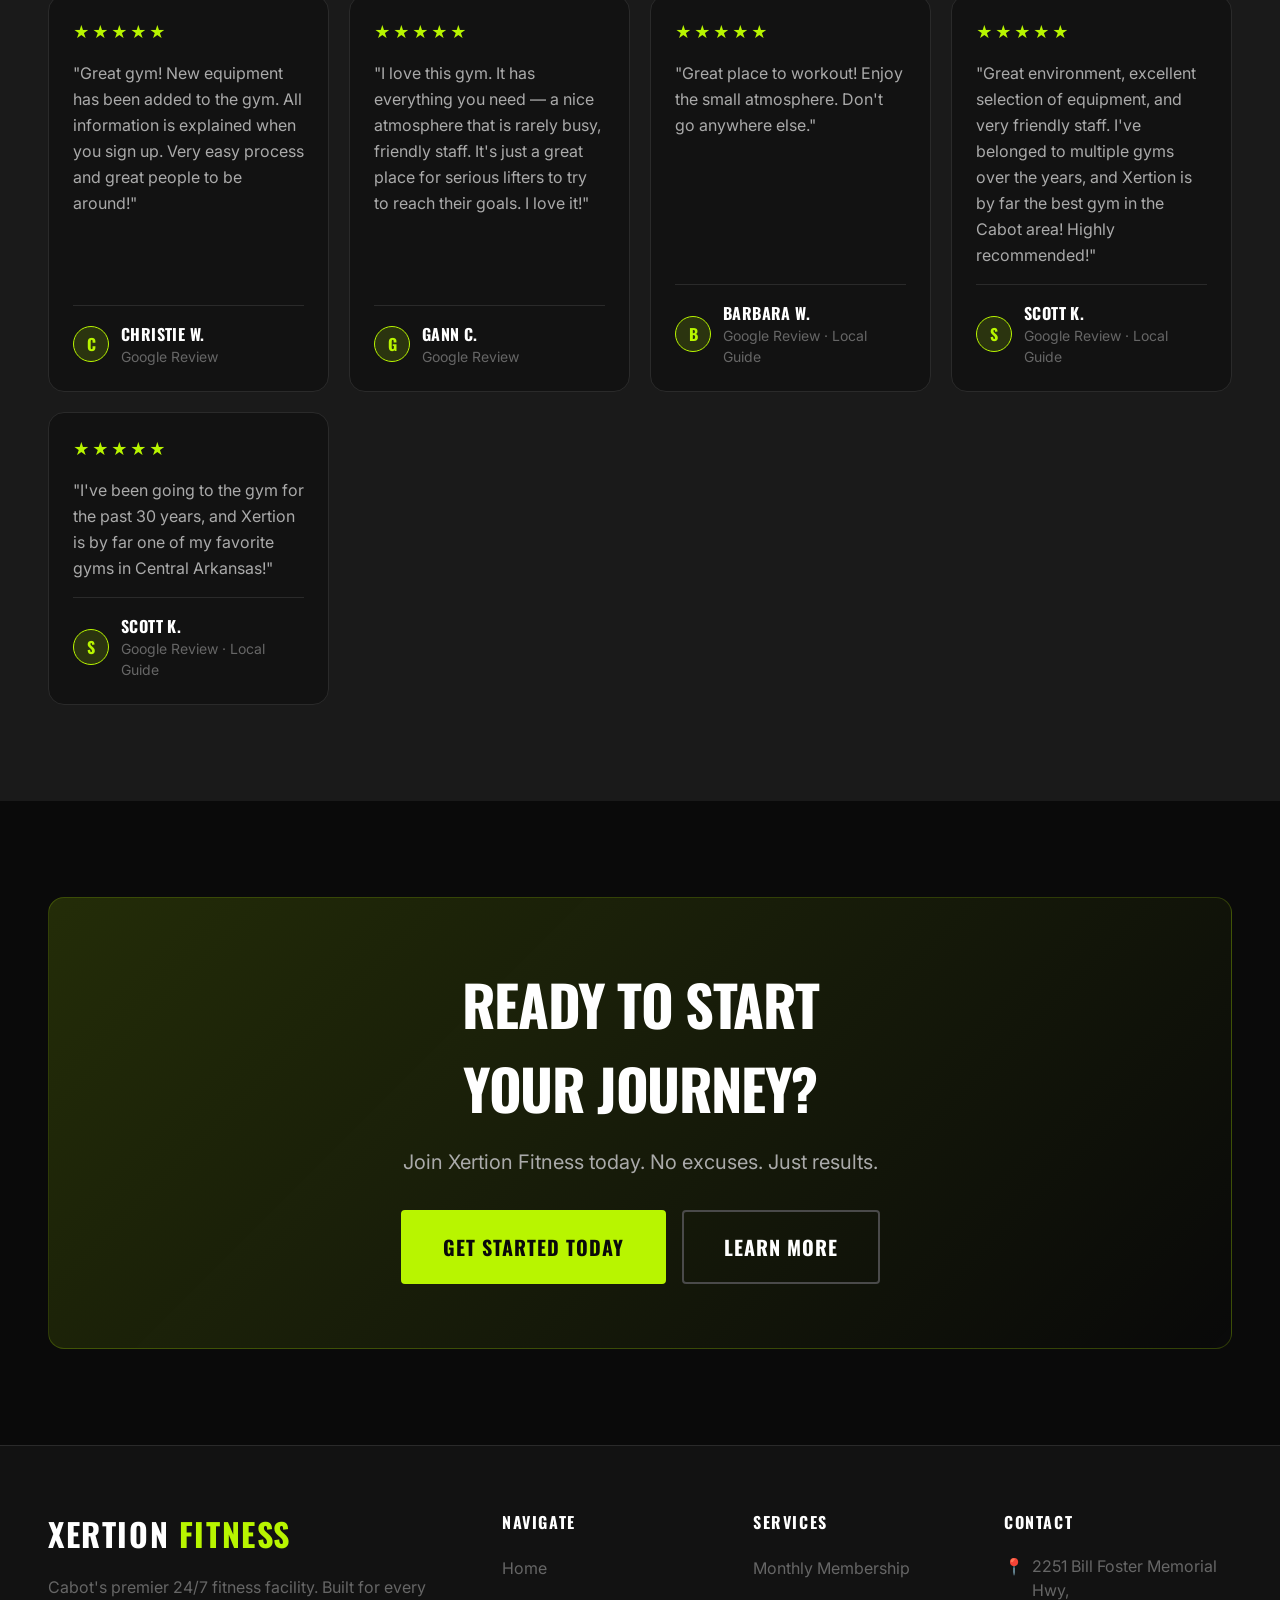
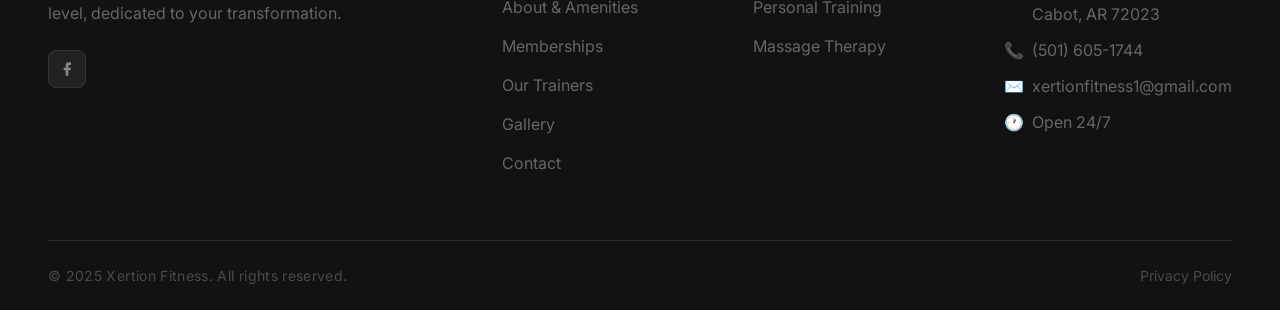
==== commit 11b12d4b: "Add saunas to membership features list and amenities grid - Added 'Saunas — men's & women's rooms' b" ====
--- a/index.html
+++ b/index.html
@@ -261,6 +261,7 @@
               <li class="membership-card__feature">24/7 key fob facility access</li>
               <li class="membership-card__feature">Full cardio & strength equipment</li>
               <li class="membership-card__feature">Locker rooms with showers</li>
+              <li class="membership-card__feature">Saunas — men's & women's rooms</li>
               <li class="membership-card__feature">Auto-draft on enrollment anniversary</li>
               <li class="membership-card__feature">Discount eligible (military, fire, police, teachers, nurses)</li>
             </ul>
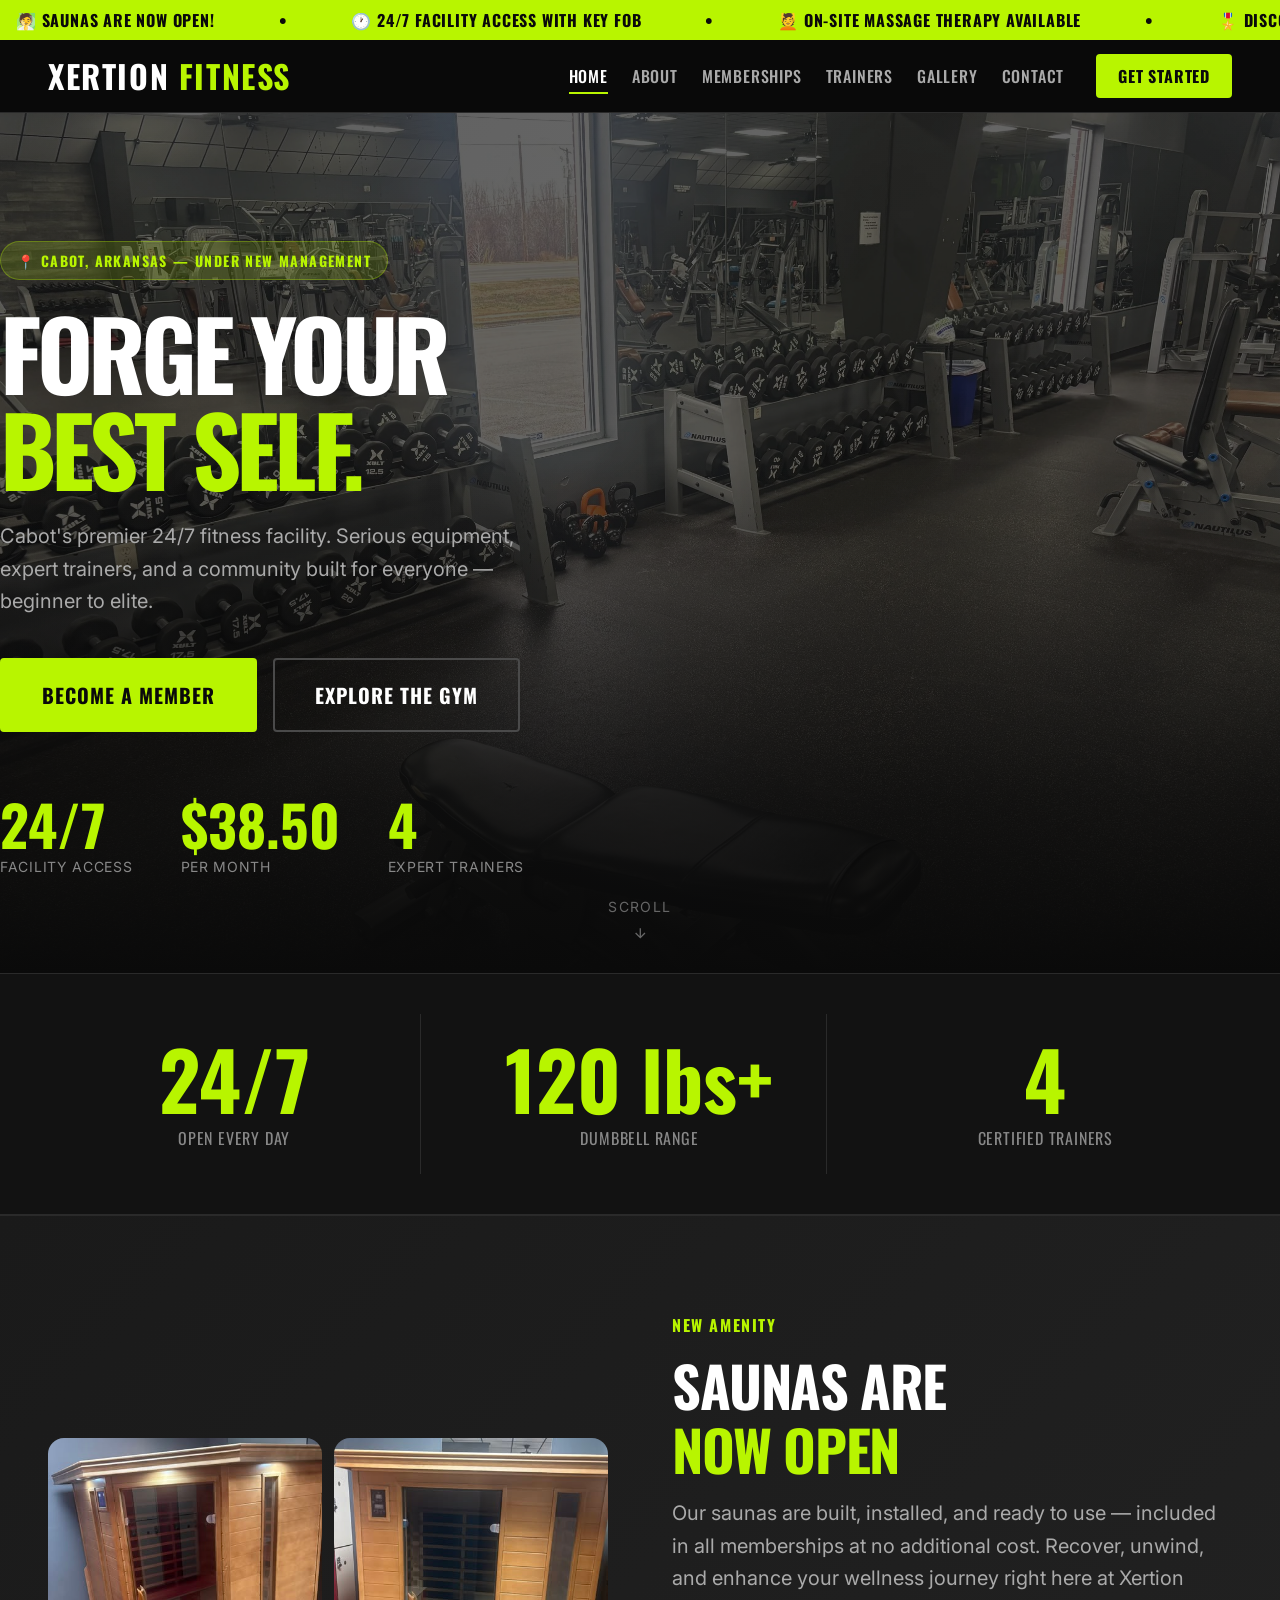
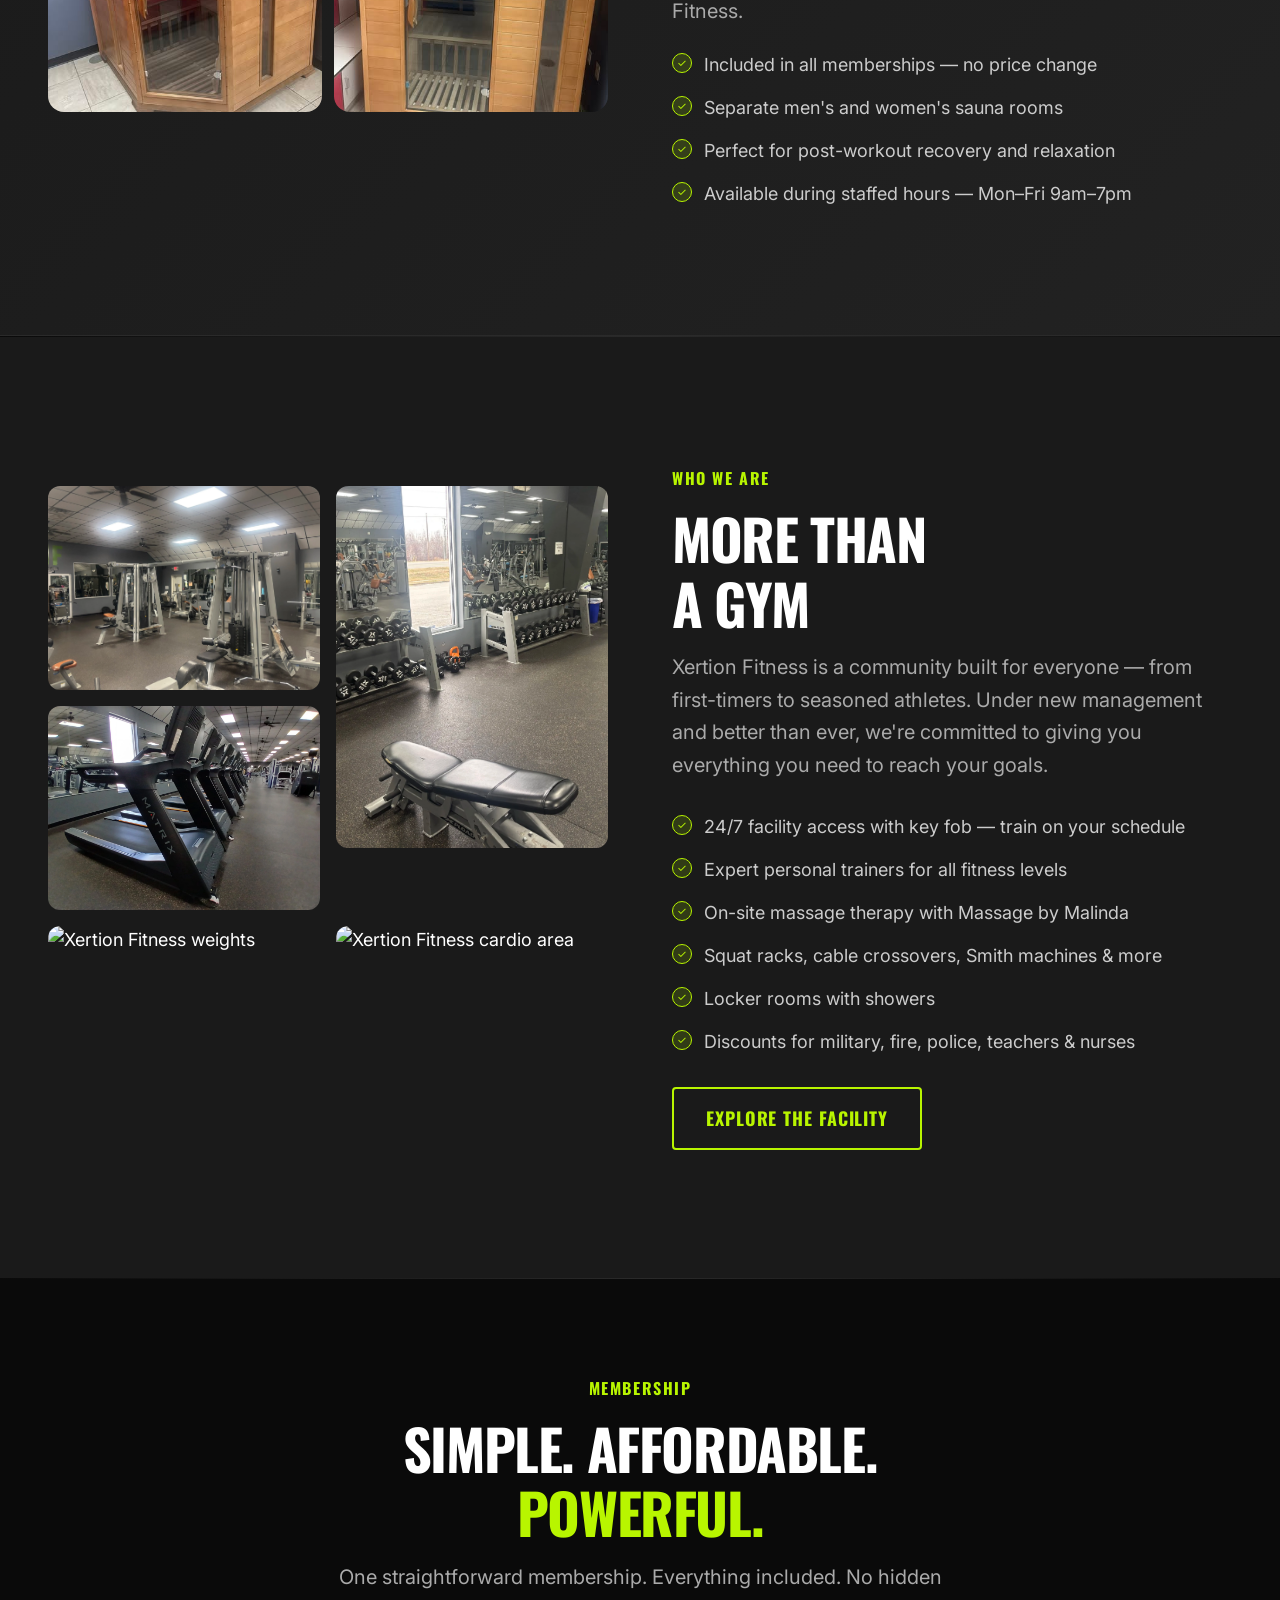
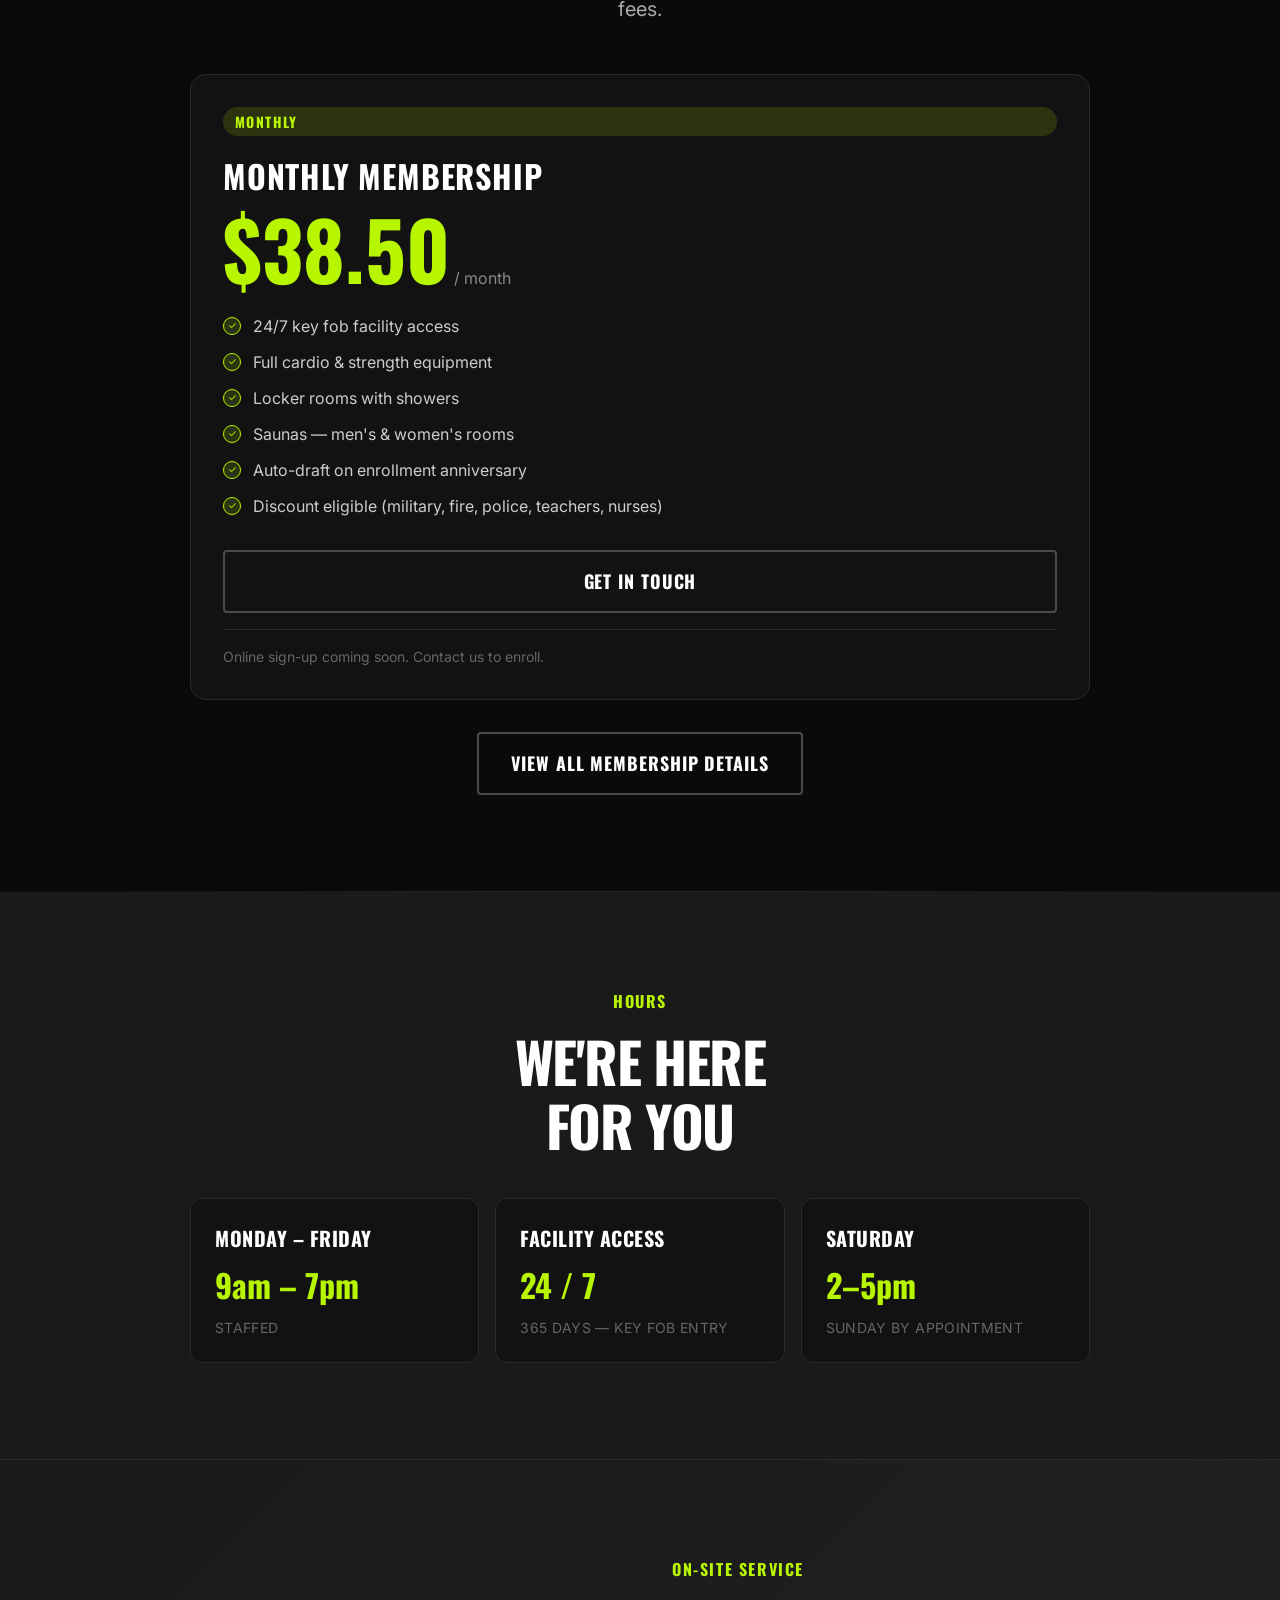
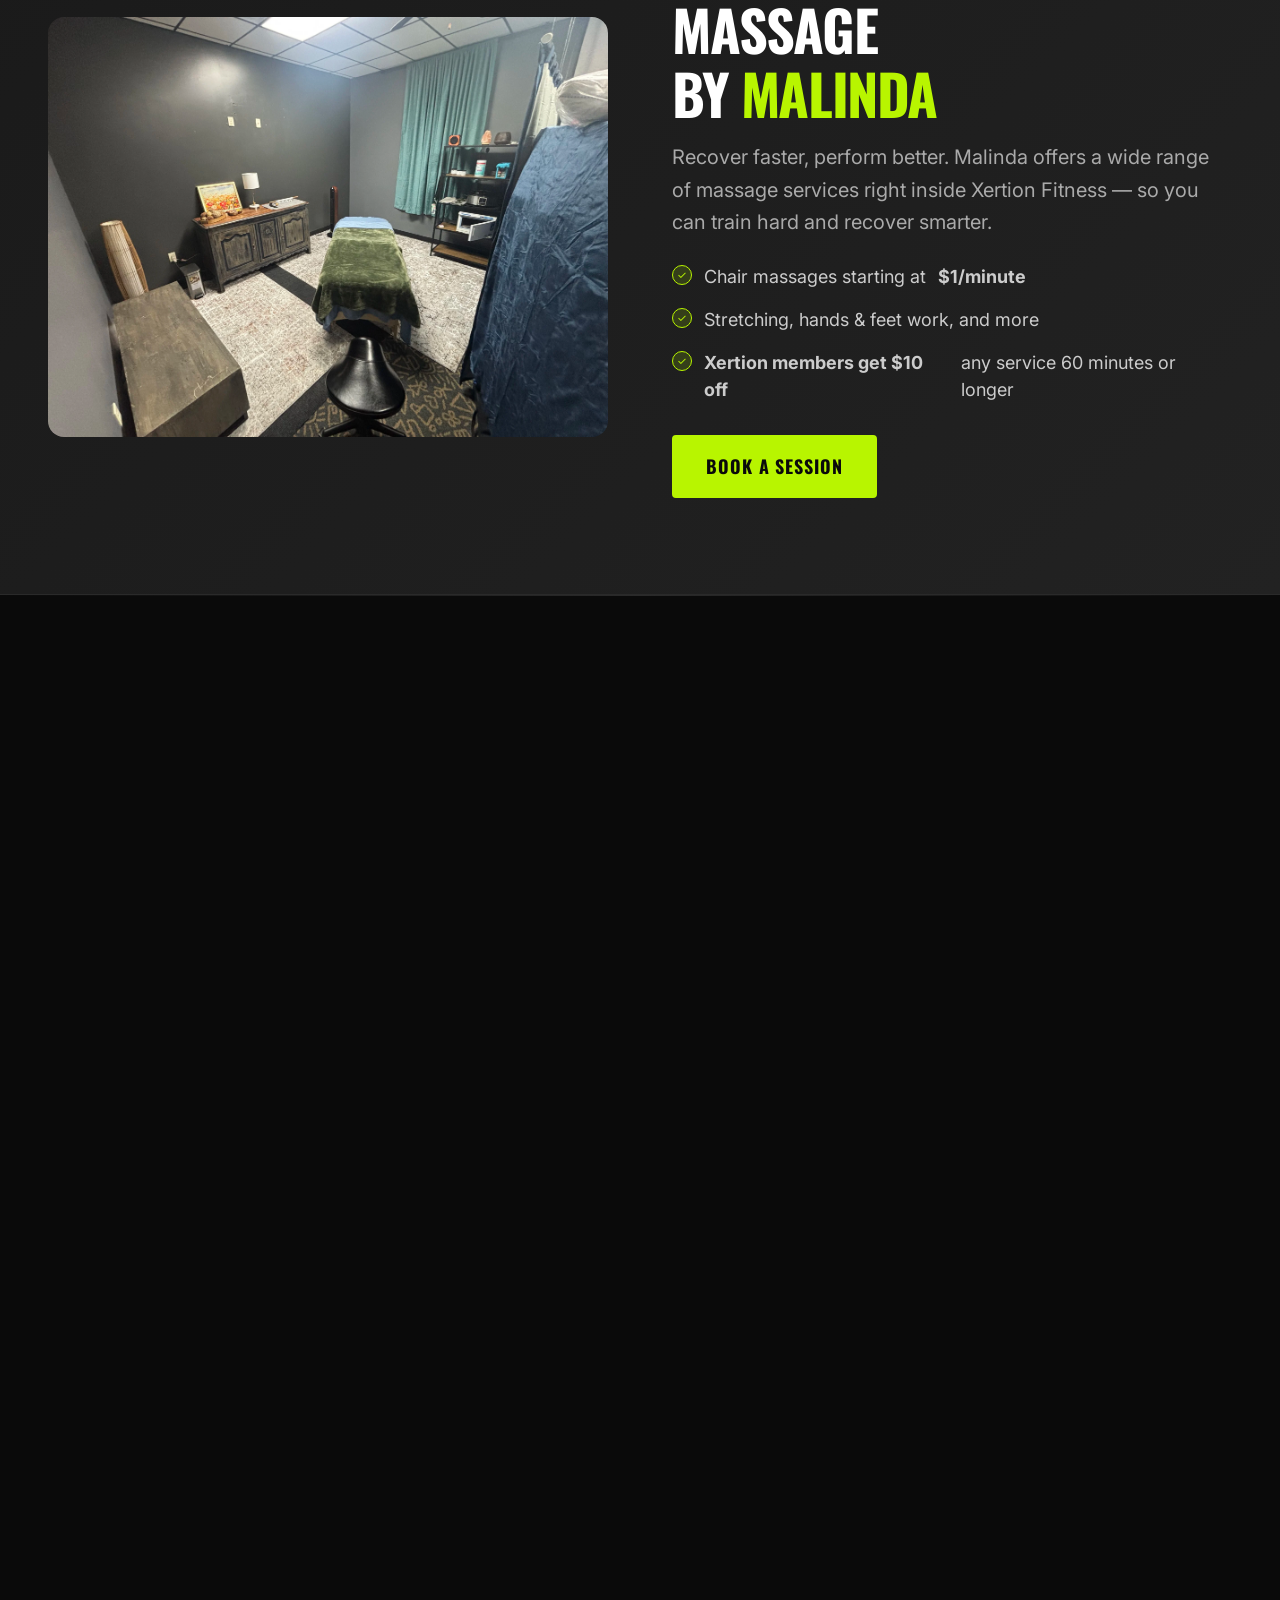
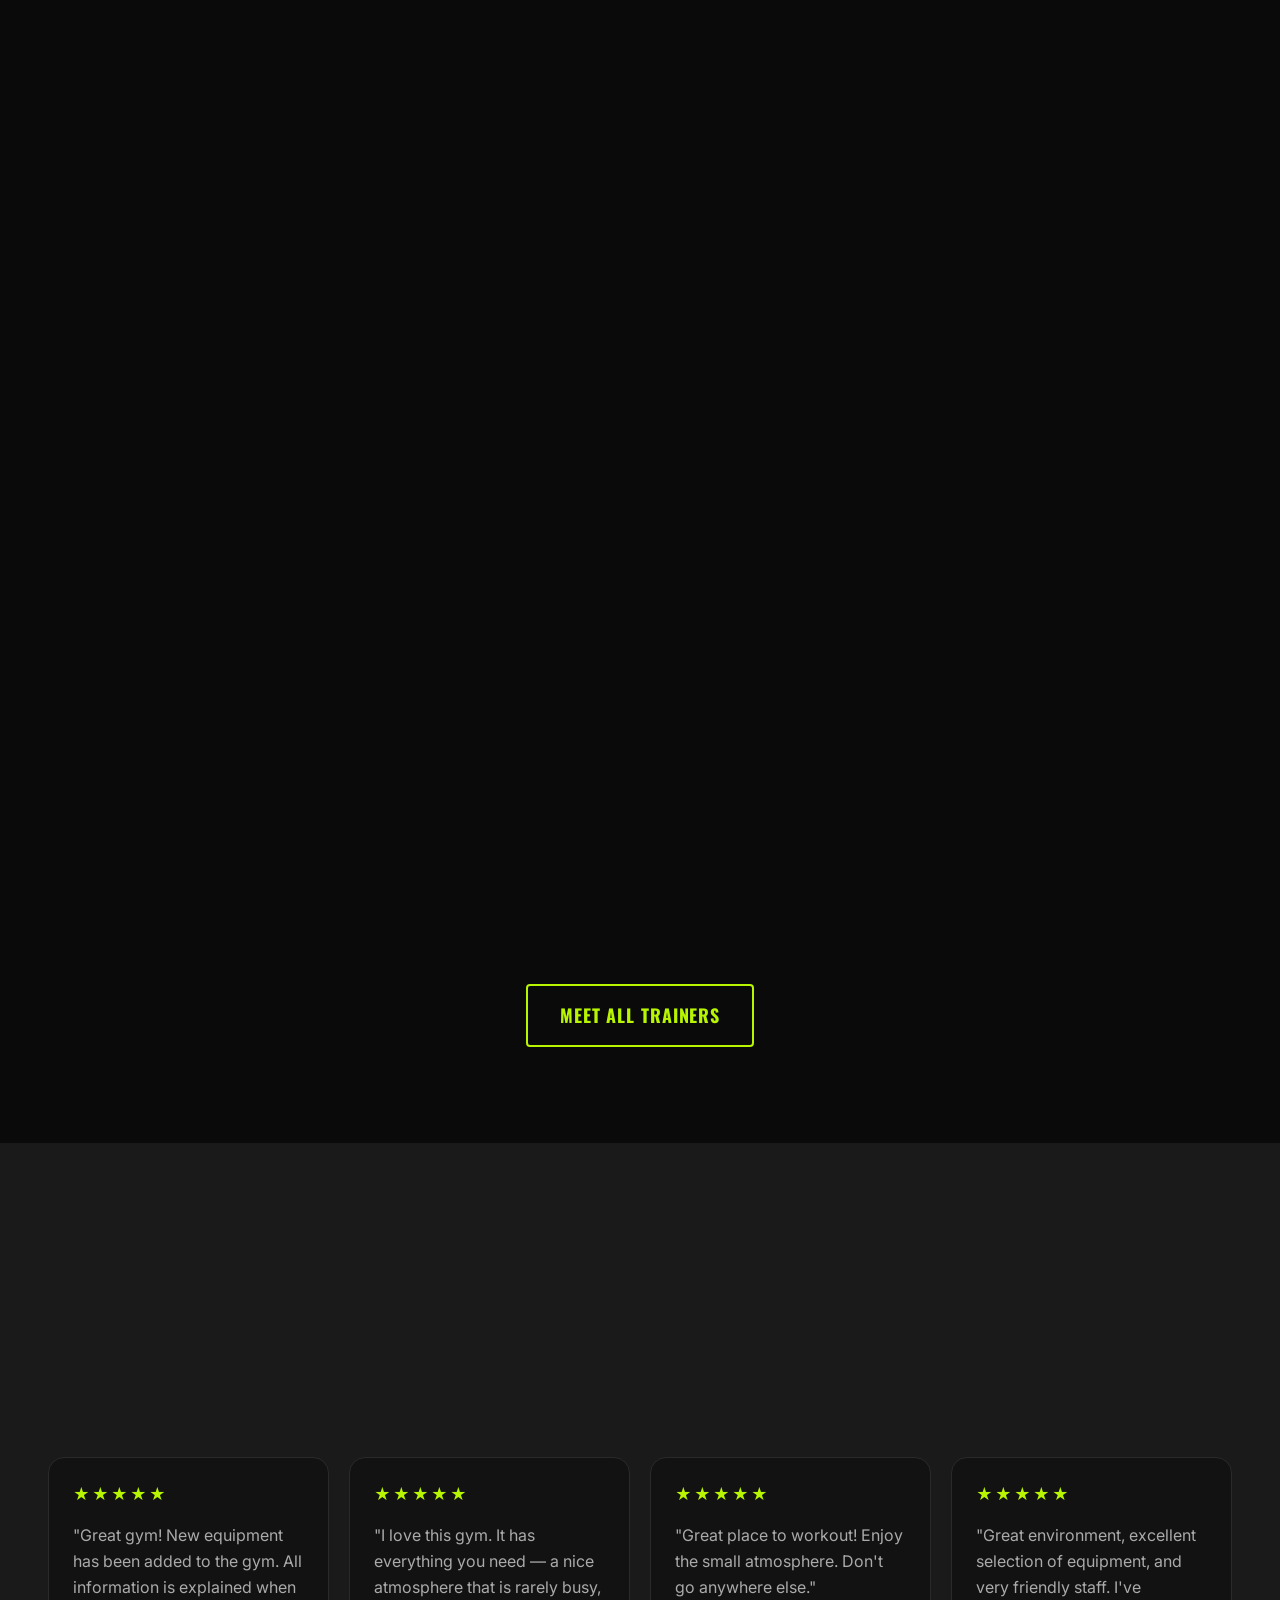
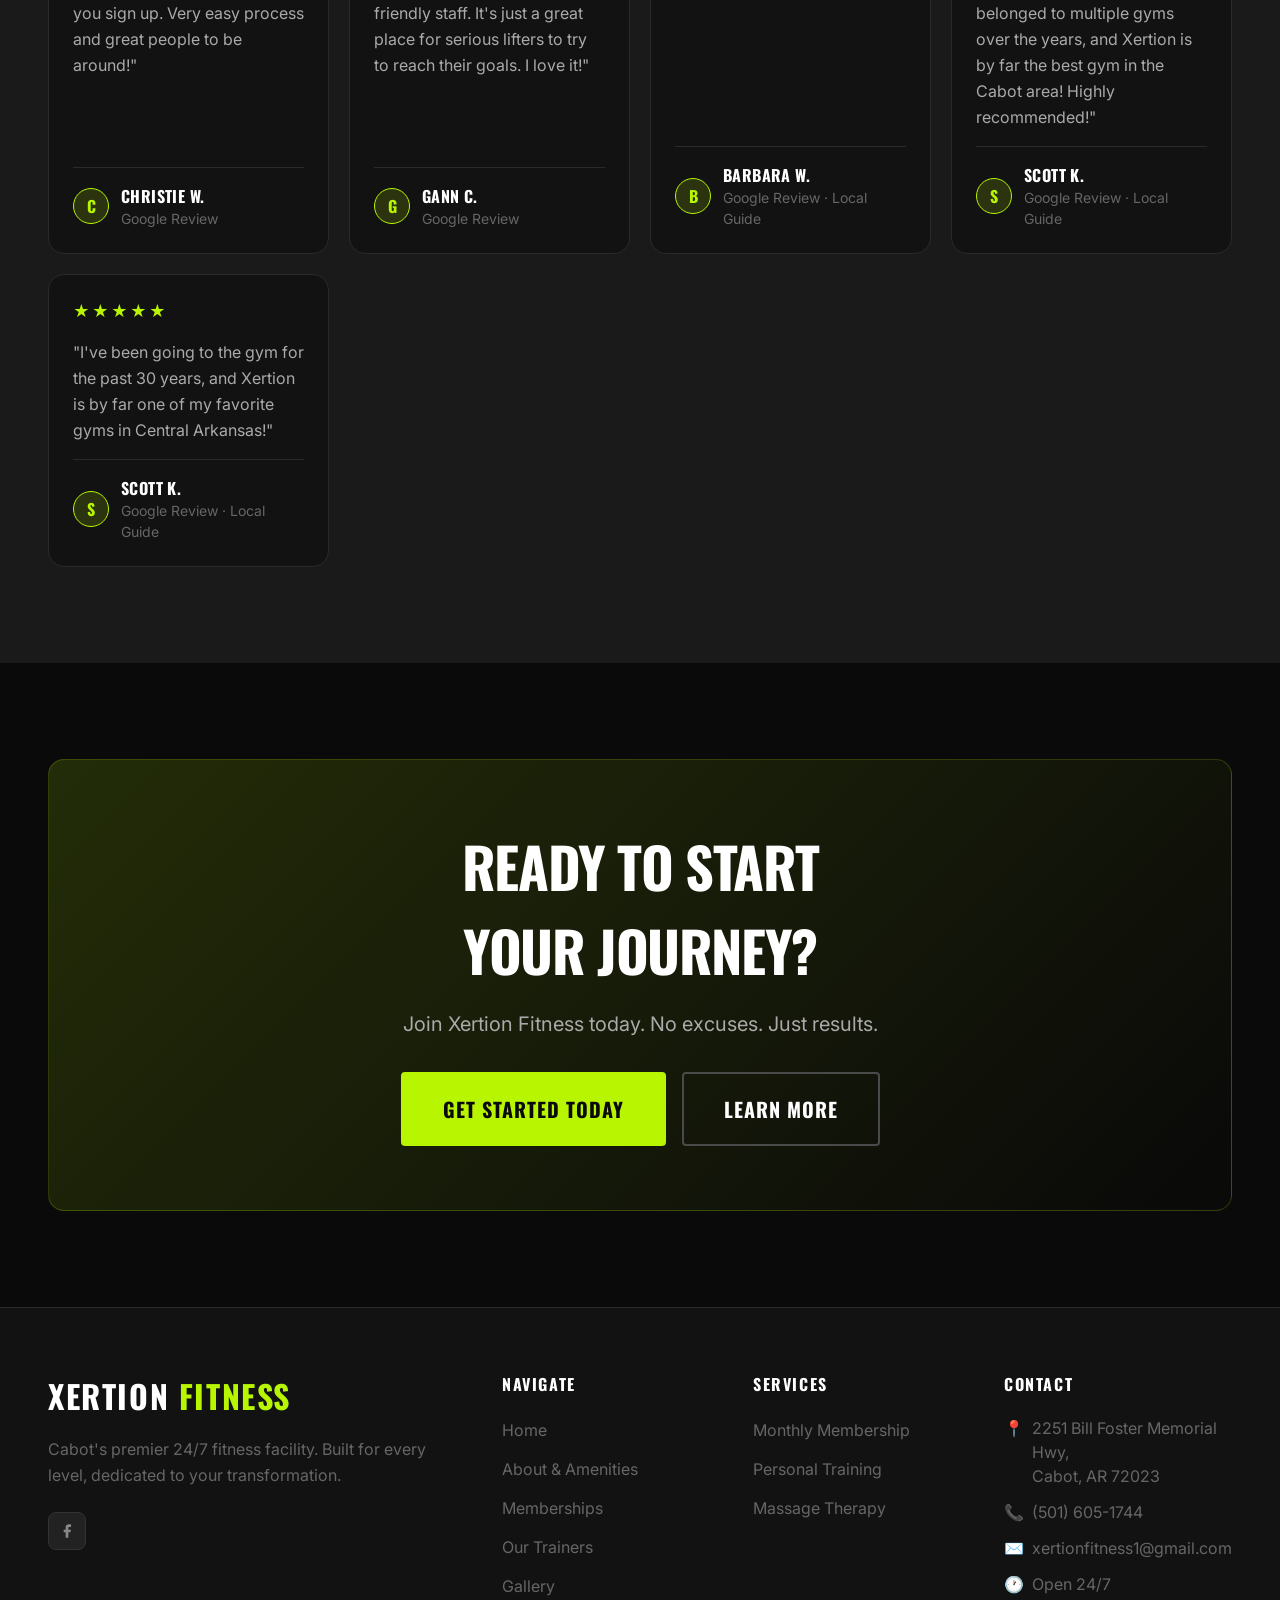
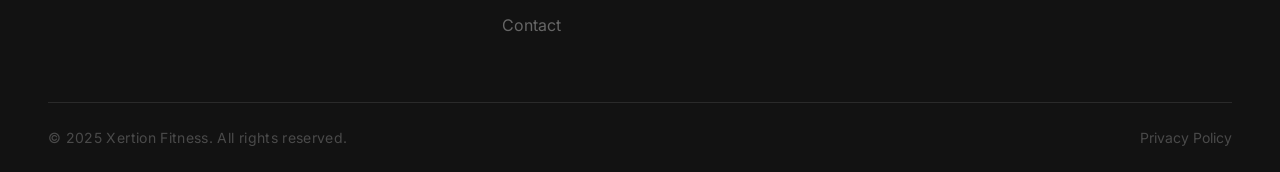
==== commit b5275393: "Update staffed hours to Mon–Fri 9am–7pm; add sauna staffed-hours note - Merged split shift (9am-2pm " ====
--- a/index.html
+++ b/index.html
@@ -168,6 +168,10 @@
                 <span class="check-item__icon">✓</span>
                 Perfect for post-workout recovery and relaxation
               </div>
+              <div class="check-item">
+                <span class="check-item__icon">✓</span>
+                Available during staffed hours — Mon–Fri 9am–7pm
+              </div>
             </div>
           </div>
         </div>
@@ -284,23 +288,18 @@
           <span class="eyebrow reveal">Hours</span>
           <h2 class="section-title reveal" style="margin:0 auto;">We're Here<br>For You</h2>
         </div>
-        <div style="display:grid;grid-template-columns:1fr 1fr;gap:var(--space-4);max-width:700px;margin:0 auto;">
+        <div style="display:grid;grid-template-columns:repeat(3,1fr);gap:var(--space-4);max-width:900px;margin:0 auto;">
           <div class="hours-card reveal delay-1">
             <div class="hours-card__days">Monday – Friday</div>
-            <div class="hours-card__time">9am – 2pm</div>
-            <div class="hours-card__note">Staffed — morning</div>
+            <div class="hours-card__time">9am – 7pm</div>
+            <div class="hours-card__note">Staffed</div>
           </div>
           <div class="hours-card reveal delay-2">
-            <div class="hours-card__days">Monday – Friday</div>
-            <div class="hours-card__time">4:30 – 6:30pm</div>
-            <div class="hours-card__note">Staffed — evening</div>
-          </div>
-          <div class="hours-card reveal delay-3">
             <div class="hours-card__days">Facility Access</div>
             <div class="hours-card__time" style="color:var(--color-accent);">24 / 7</div>
             <div class="hours-card__note">365 days — key fob entry</div>
           </div>
-          <div class="hours-card reveal delay-4">
+          <div class="hours-card reveal delay-3">
             <div class="hours-card__days">Saturday</div>
             <div class="hours-card__time">2–5pm</div>
             <div class="hours-card__note">Sunday by appointment</div>
